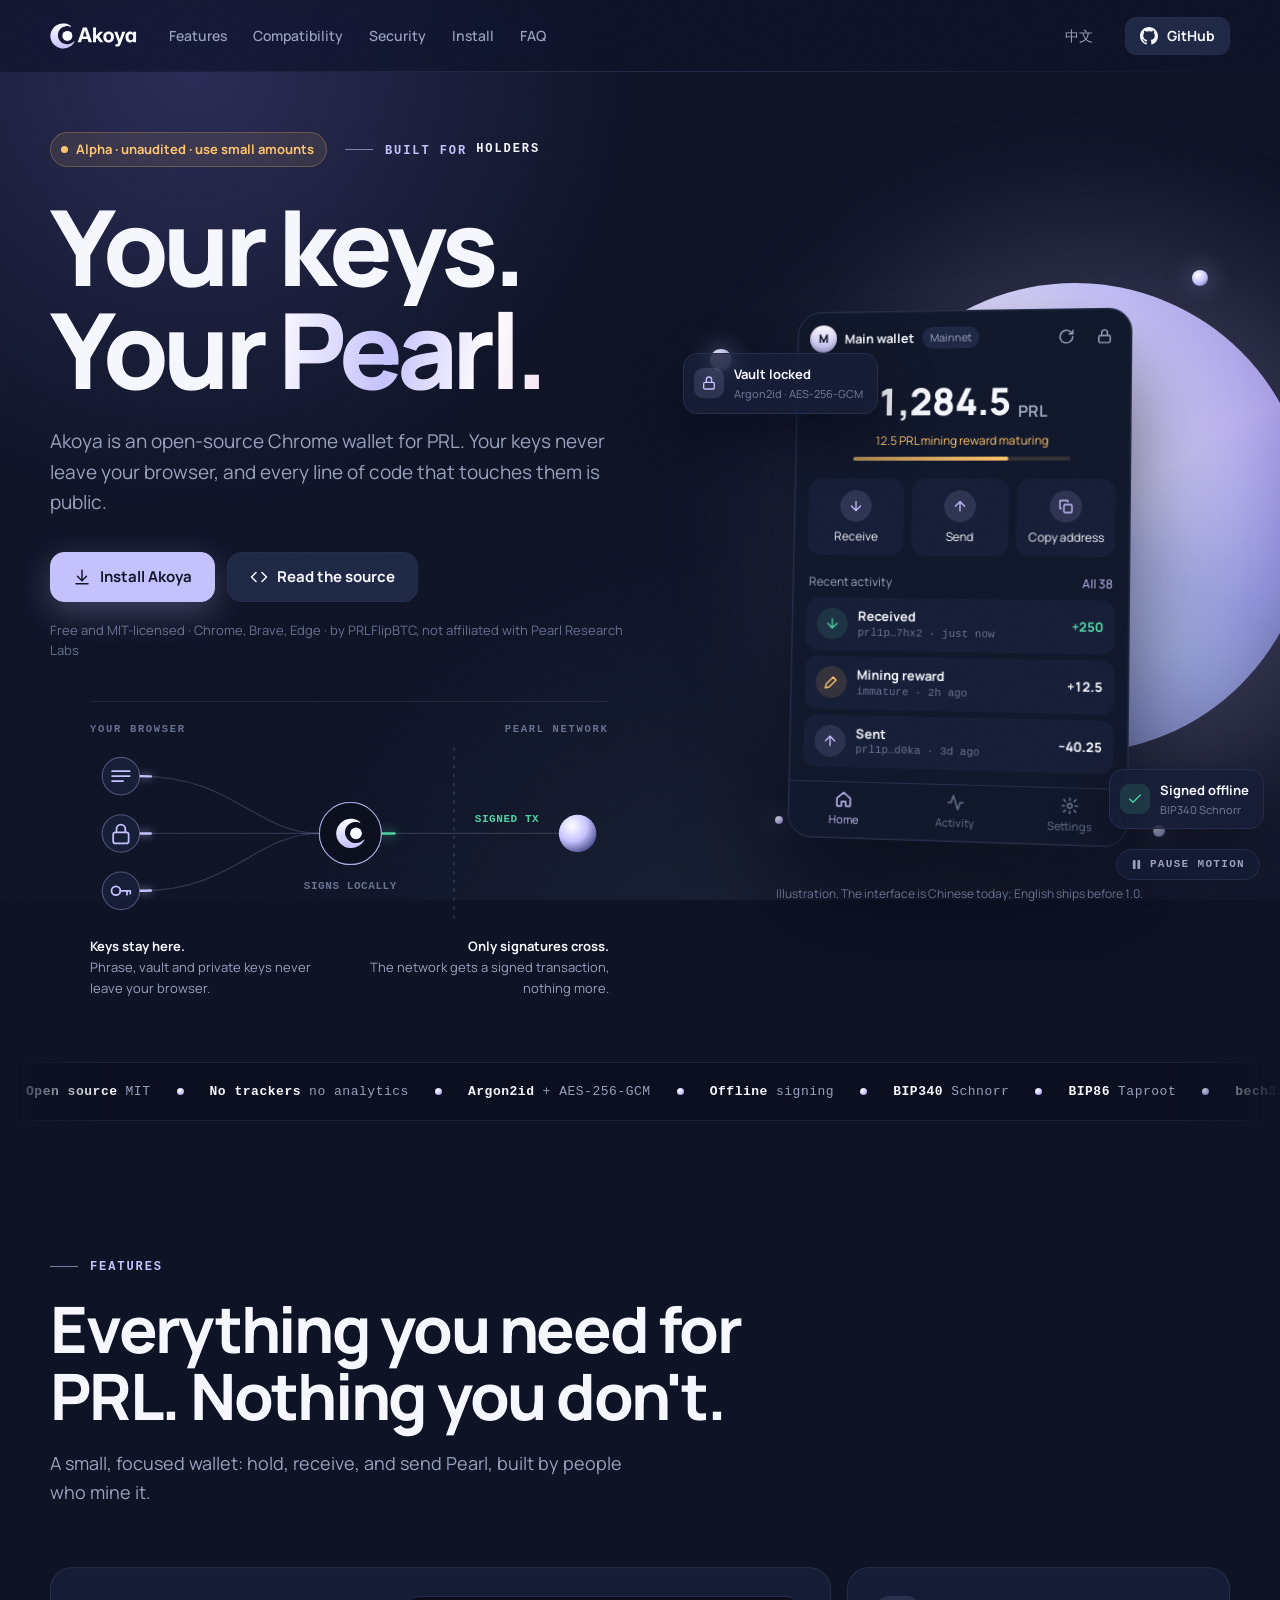
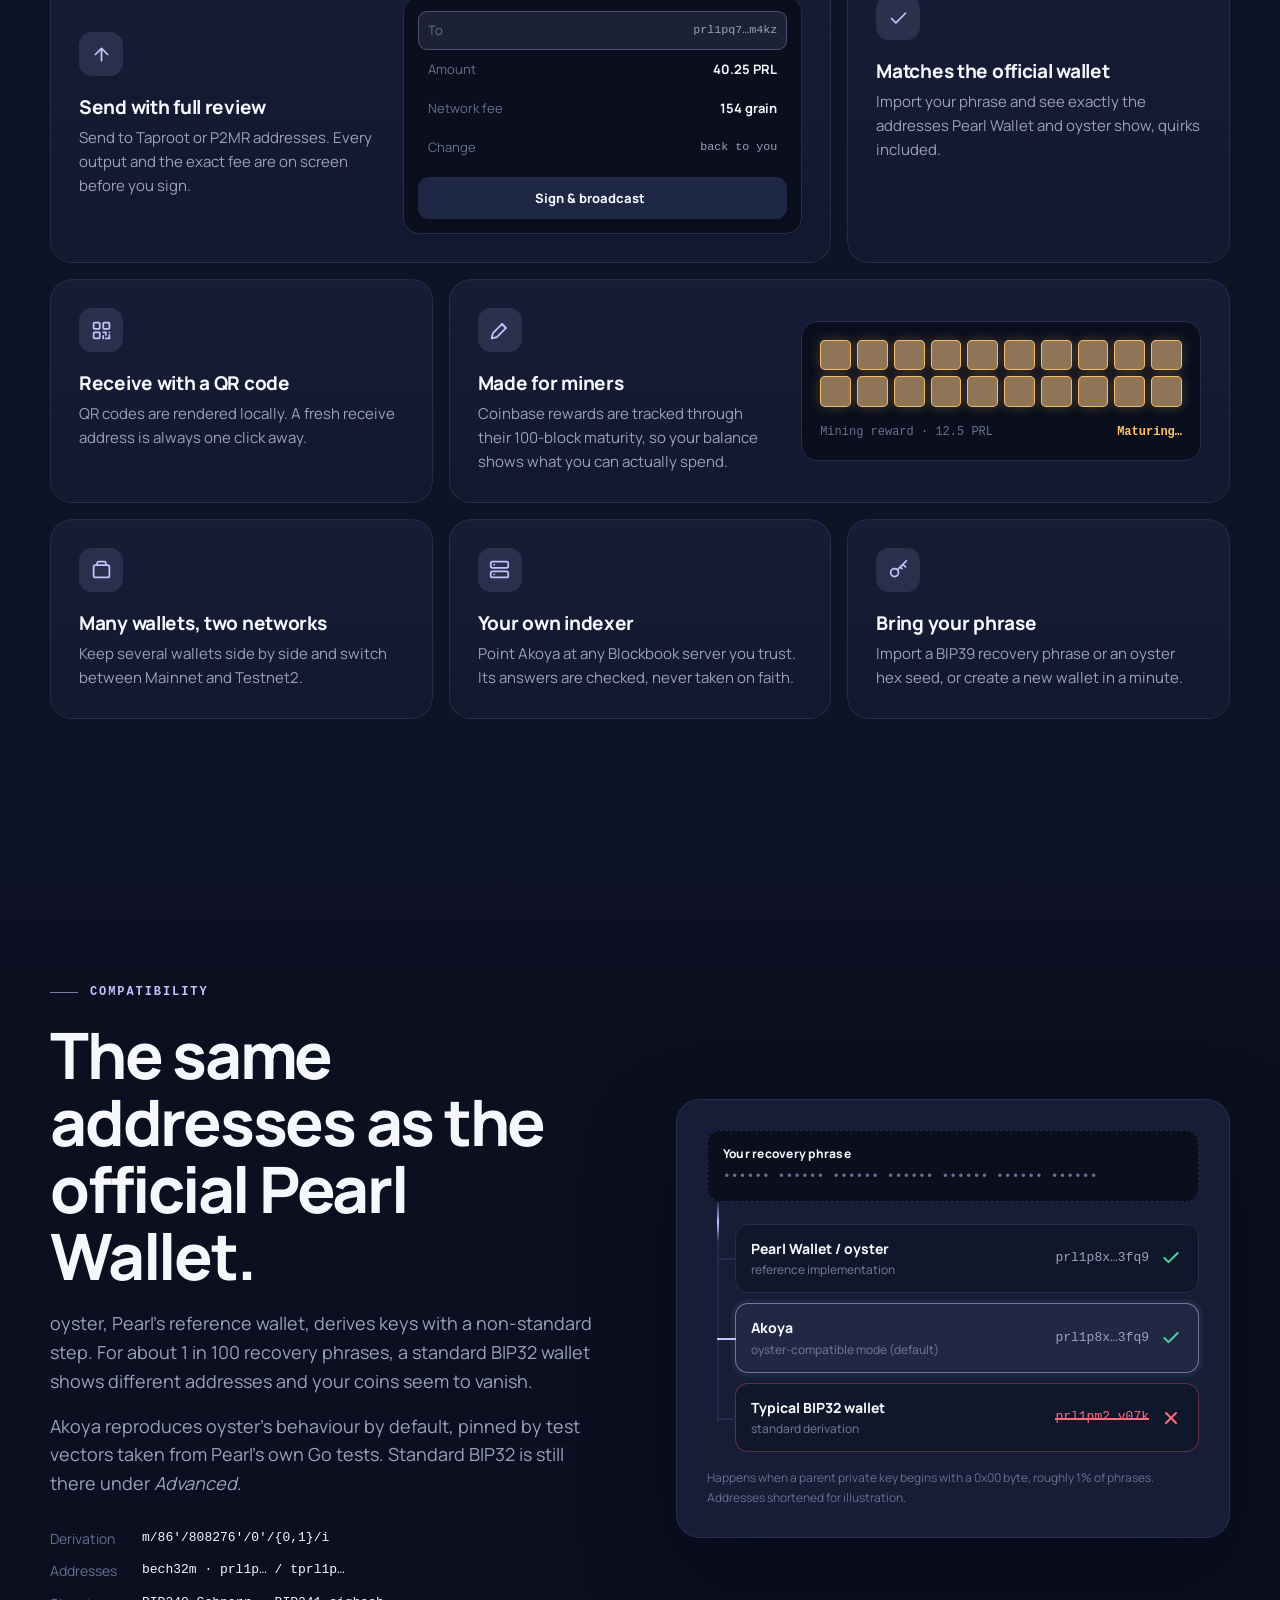
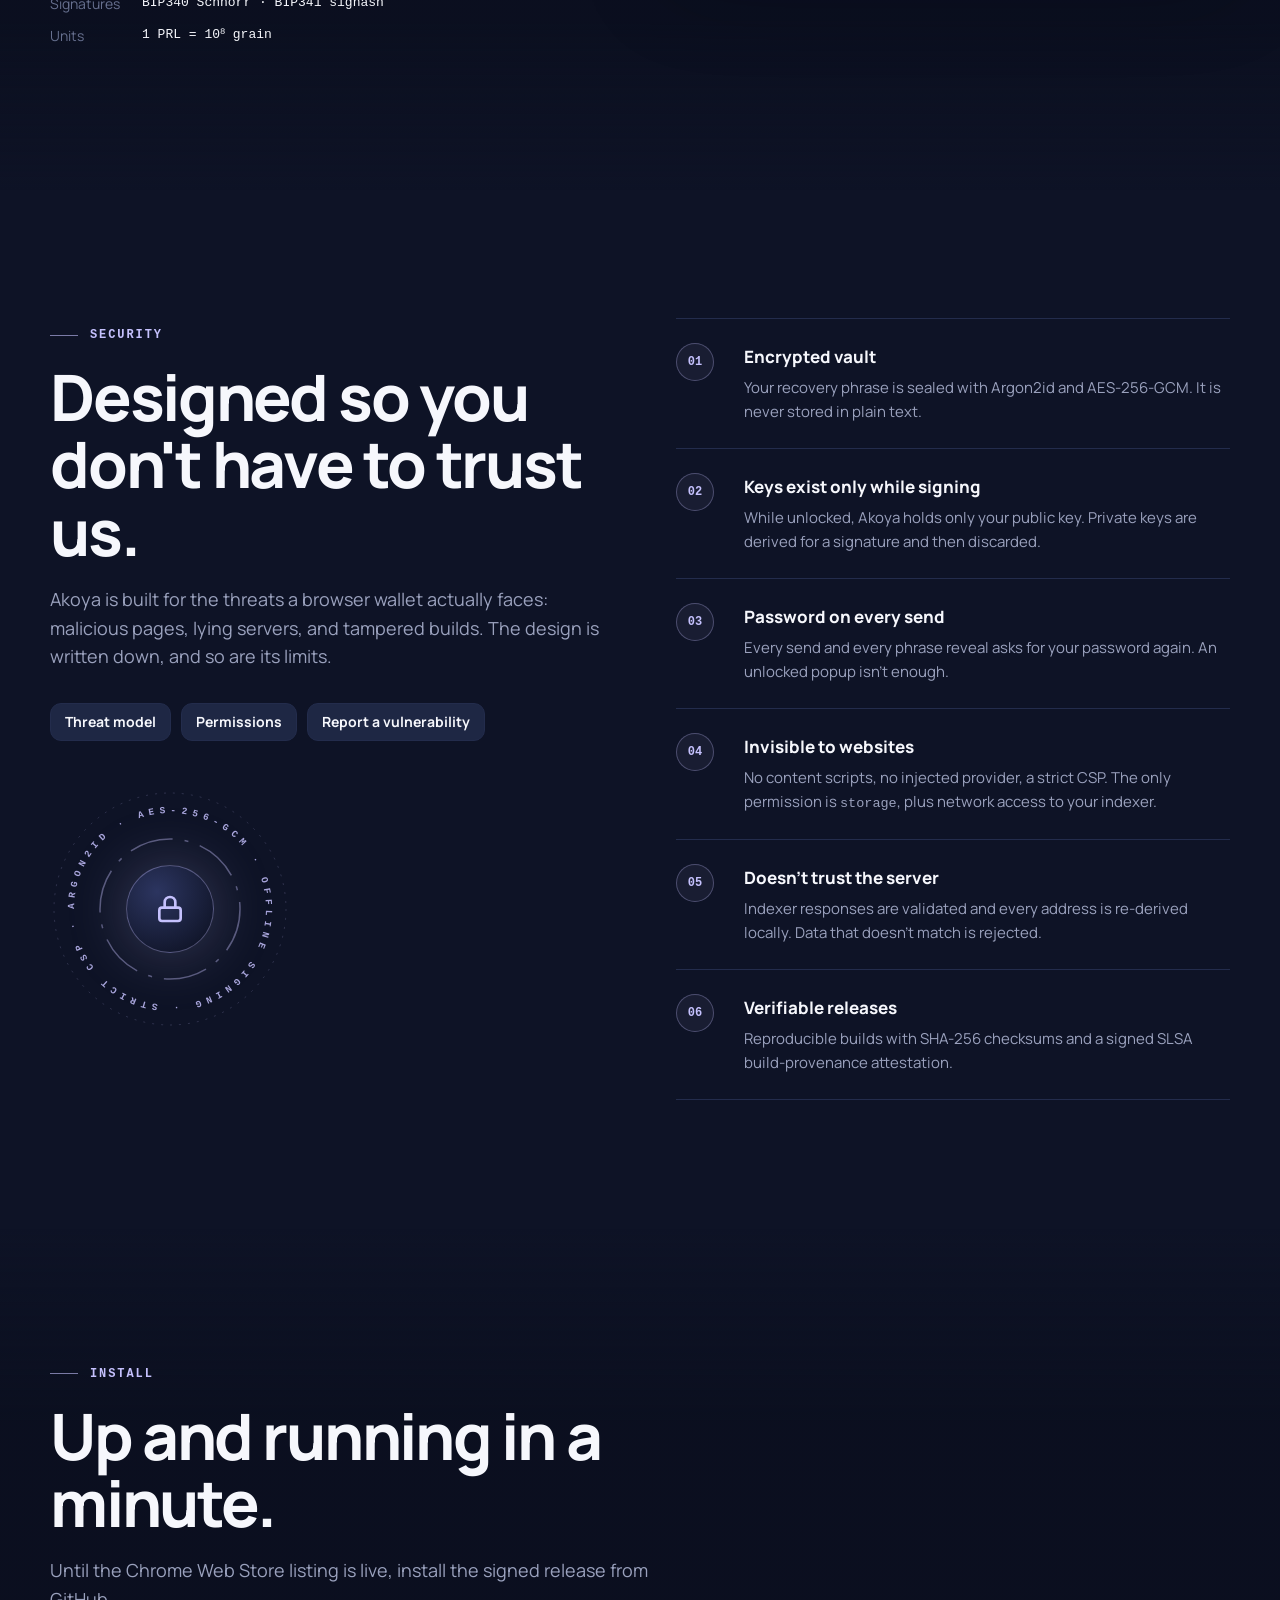
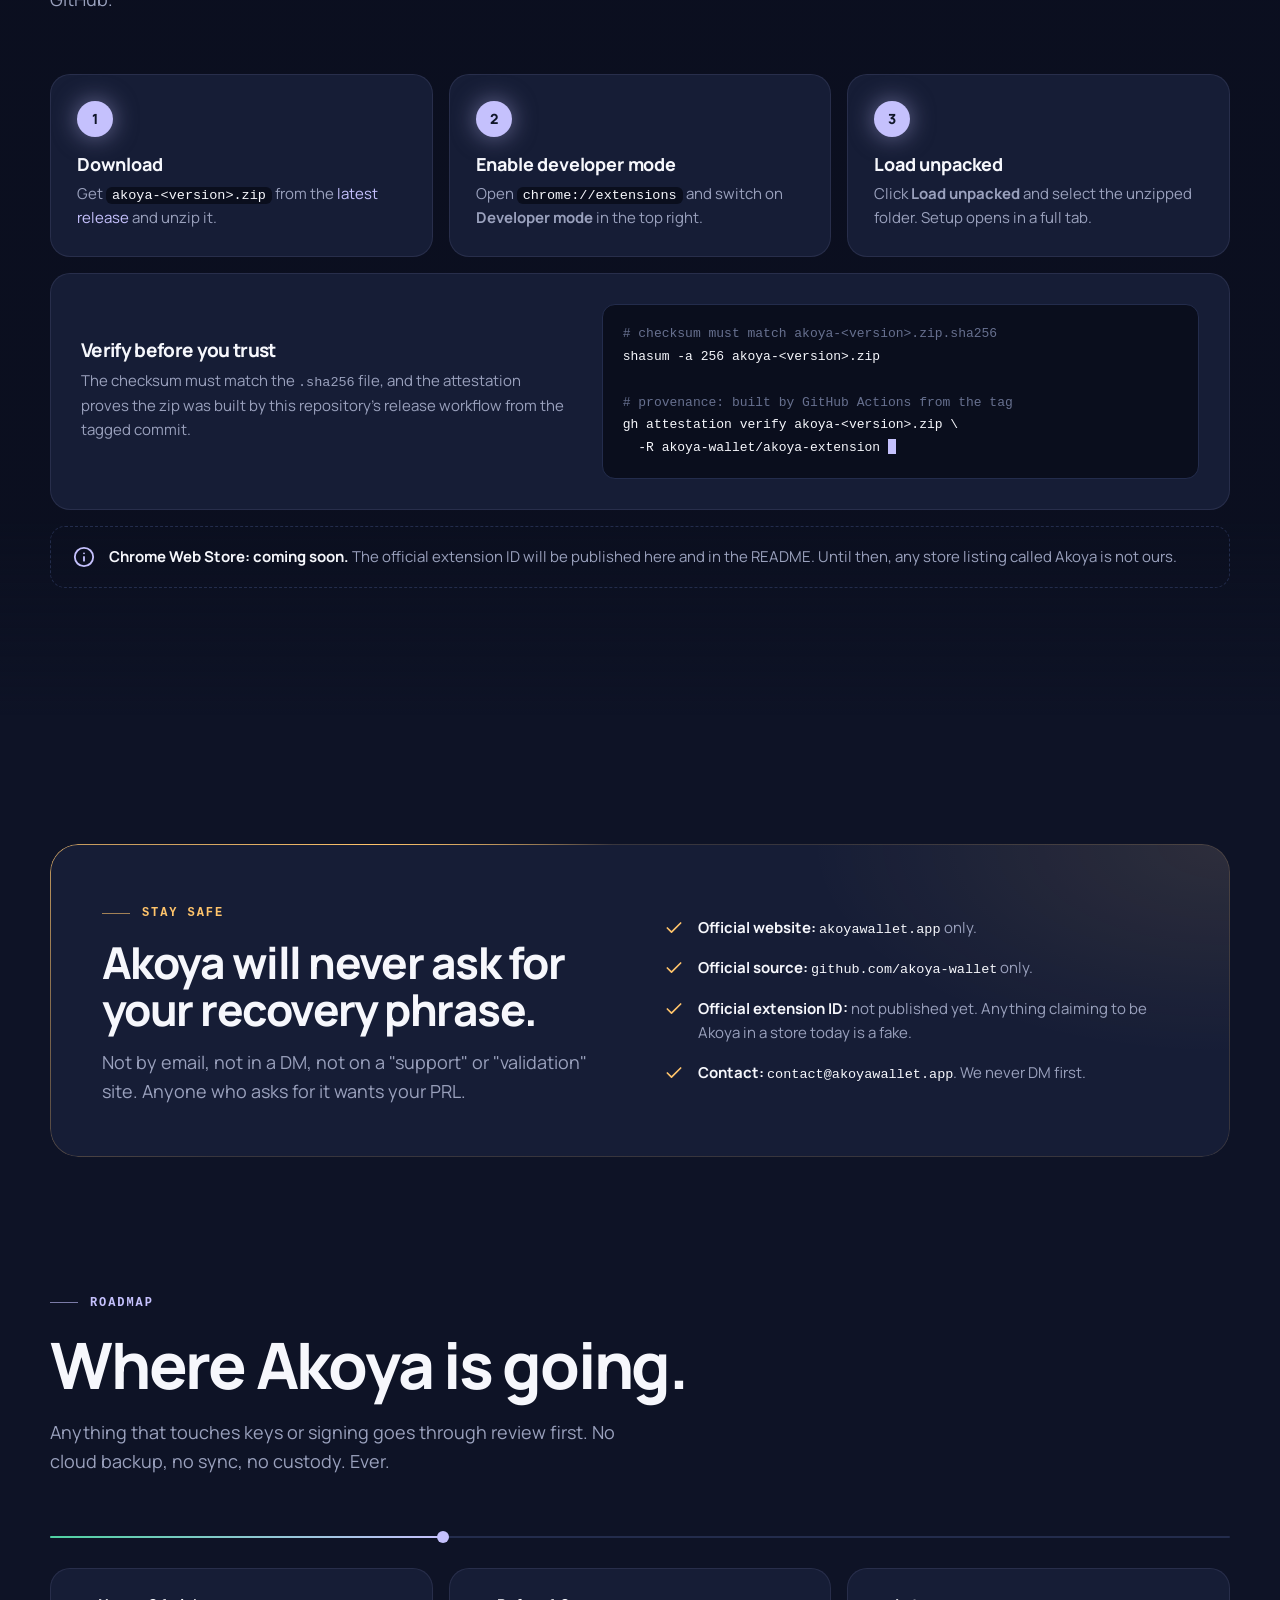
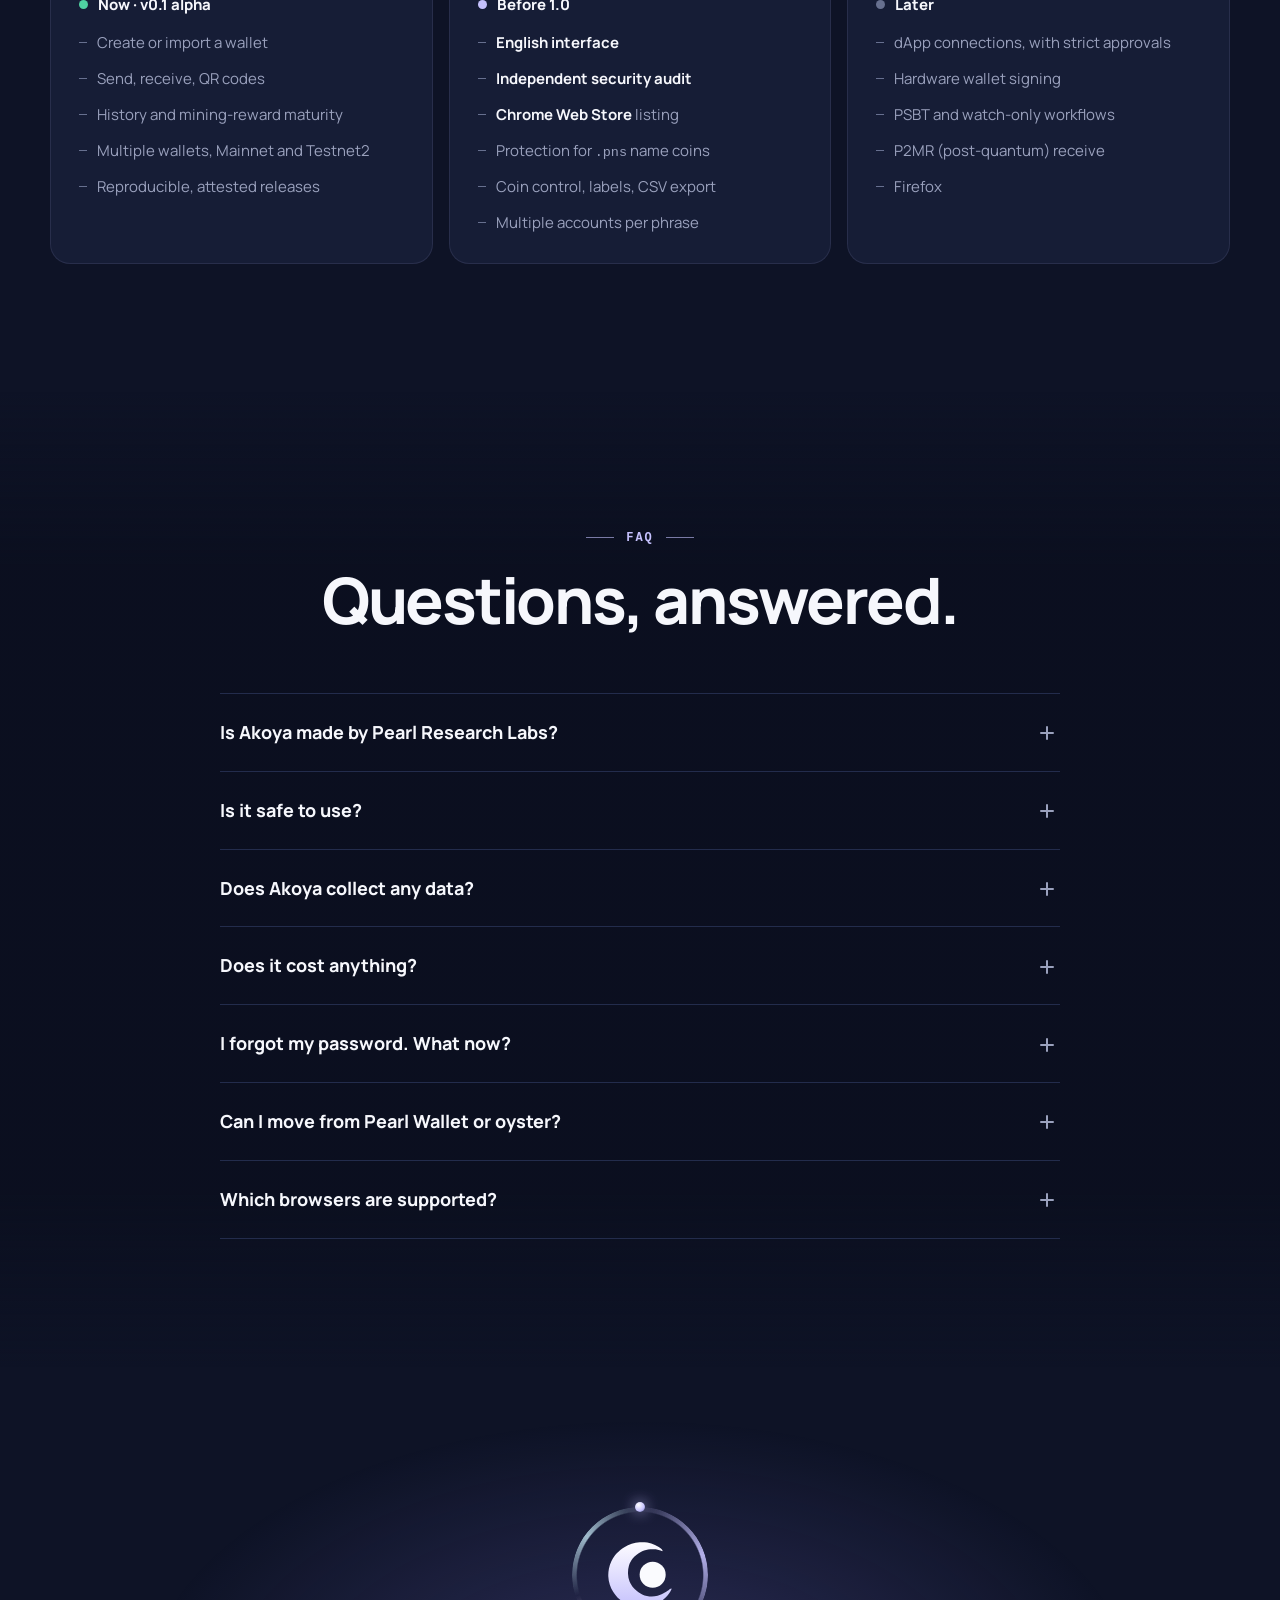
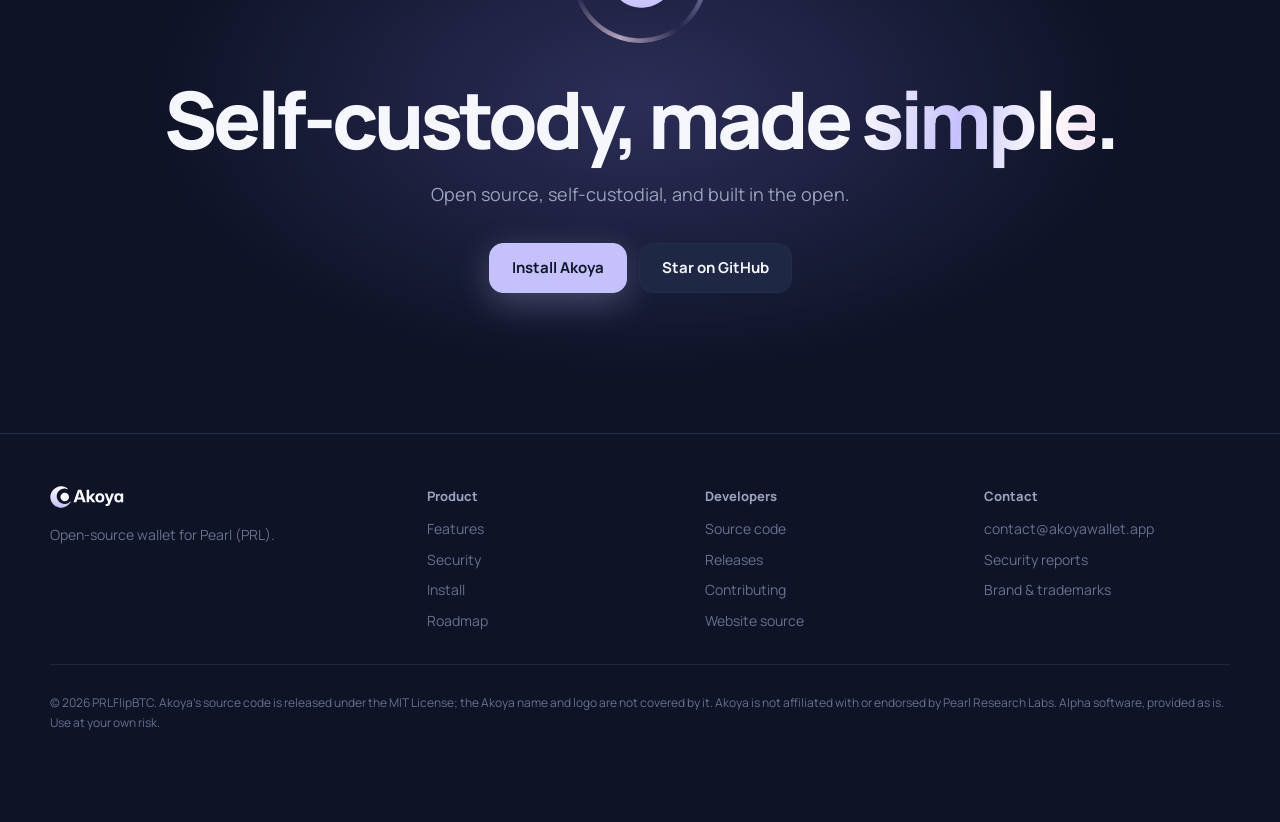
==== index.html @ 8a1d3011 "feat: animated redesign (pure CSS, still zero JavaScript) - Hero: "Your keys. Your Pearl." with sati" ====
<!doctype html>
<html lang="en">
<head>
  <meta charset="utf-8">
  <meta name="viewport" content="width=device-width, initial-scale=1">
  <meta http-equiv="Content-Security-Policy" content="default-src 'none'; img-src 'self'; style-src 'self'; font-src 'self'; base-uri 'none'; form-action 'none'">
  <meta name="referrer" content="strict-origin-when-cross-origin">
  <title>Akoya — open-source wallet for Pearl (PRL)</title>
  <meta name="description" content="Akoya is a self-custodial, open-source Chrome extension wallet for Pearl (PRL). Your keys stay in your browser, and every line that touches them is public.">
  <link rel="canonical" href="https://akoyawallet.app/">
  <link rel="alternate" hreflang="en" href="https://akoyawallet.app/">
  <link rel="alternate" hreflang="zh-Hans" href="https://akoyawallet.app/zh/">
  <link rel="alternate" hreflang="x-default" href="https://akoyawallet.app/">
  <meta name="theme-color" content="#0E1326">
  <link rel="icon" href="/favicon.svg" type="image/svg+xml">
  <link rel="icon" href="/assets/icon-32.png" type="image/png" sizes="32x32">
  <link rel="apple-touch-icon" href="/apple-touch-icon.png">
  <link rel="preload" href="/assets/fonts/manrope-latin.woff2" as="font" type="font/woff2" crossorigin>
  <meta property="og:type" content="website">
  <meta property="og:site_name" content="Akoya">
  <meta property="og:url" content="https://akoyawallet.app/">
  <meta property="og:title" content="Akoya — open-source wallet for Pearl (PRL)">
  <meta property="og:description" content="Your keys. Your Pearl. Open source, no trackers, same addresses as the official Pearl Wallet.">
  <meta property="og:image" content="https://akoyawallet.app/og.png">
  <meta property="og:image:width" content="1200">
  <meta property="og:image:height" content="630">
  <meta name="twitter:card" content="summary_large_image">
  <link rel="stylesheet" href="/assets/site.css">
</head>
<body>
<input type="checkbox" id="still" class="still-toggle" aria-label="Pause animations">
<a class="skip" href="#main">Skip to content</a>
<div class="ambient" aria-hidden="true"><i></i><i></i><i></i></div>

<header class="top">
  <div class="wrap">
    <a class="brand" href="/" aria-label="Akoya home"><img src="/assets/lockup.svg" alt="Akoya" width="88" height="26"></a>
    <nav class="nav" aria-label="Primary">
      <a href="#features">Features</a>
      <a href="#compatibility">Compatibility</a>
      <a href="#security">Security</a>
      <a href="#install">Install</a>
      <a href="#faq">FAQ</a>
    </nav>
    <span class="spacer"></span>
    <a class="lang" href="/zh/" hreflang="zh-Hans" lang="zh-Hans">中文</a>
    <a class="btn sm" href="https://github.com/akoya-wallet/akoya-extension" rel="noopener">
      <svg viewBox="0 0 16 16" fill="currentColor" aria-hidden="true"><path d="M8 0C3.58 0 0 3.58 0 8c0 3.54 2.29 6.53 5.47 7.59.4.07.55-.17.55-.38 0-.19-.01-.82-.01-1.49-2.01.37-2.53-.49-2.69-.94-.09-.23-.48-.94-.82-1.13-.28-.15-.68-.52-.01-.53.63-.01 1.08.58 1.23.82.72 1.21 1.87.87 2.33.66.07-.52.28-.87.51-1.07-1.78-.2-3.64-.89-3.64-3.95 0-.87.31-1.59.82-2.15-.08-.2-.36-1.02.08-2.12 0 0 .67-.21 2.2.82.64-.18 1.32-.27 2-.27.68 0 1.36.09 2 .27 1.53-1.04 2.2-.82 2.2-.82.44 1.1.16 1.92.08 2.12.51.56.82 1.27.82 2.15 0 3.07-1.87 3.75-3.65 3.95.29.25.54.73.54 1.48 0 1.07-.01 1.93-.01 2.2 0 .21.15.46.55.38A8.013 8.013 0 0016 8c0-4.42-3.58-8-8-8z"/></svg>
      <span>GitHub</span>
    </a>
  </div>
</header>

<main id="main">

<!-- ============================================================ hero -->
<section class="hero">
  <div class="wrap">
    <div>
      <div class="hero-top">
        <span class="badge"><span class="dot"></span>Alpha · unaudited · use small amounts</span>
        <span class="eyebrow"><span class="sr-only">Built for holders, miners and builders</span><span aria-hidden="true">Built for <span class="rotator"><span><span>holders</span><span>miners</span><span>builders</span><span>holders</span></span></span></span></span>
      </div>
      <h1 class="display"><span class="line intro"><span>Your keys.</span></span><span class="line intro"><span>Your <span class="satin">Pearl.</span></span></span></h1>
      <p class="lede">Akoya is an open-source Chrome wallet for PRL. Your keys never leave your browser, and every line of code that touches them is public.</p>
      <div class="cta">
        <a class="btn primary" href="#install"><svg viewBox="0 0 24 24" fill="none" stroke="currentColor" stroke-width="2" stroke-linecap="round" stroke-linejoin="round" aria-hidden="true"><path d="M12 3v12M6 11l6 6 6-6M4 21h16"/></svg>Install Akoya</a>
        <a class="btn" href="https://github.com/akoya-wallet/akoya-extension" rel="noopener"><svg viewBox="0 0 24 24" fill="none" stroke="currentColor" stroke-width="2" stroke-linecap="round" stroke-linejoin="round" aria-hidden="true"><path d="M16 18l6-6-6-6M8 6l-6 6 6 6"/></svg>Read the source</a>
      </div>
      <p class="fine">Free and MIT-licensed · Chrome, Brave, Edge · by PRLFlipBTC, not affiliated with Pearl Research Labs</p>

      <figure class="flow" role="img" aria-label="Diagram: your recovery phrase, encrypted vault and private key stay in your browser. Akoya signs locally, and only the signed transaction goes to the Pearl network.">
        <div class="flow-head" aria-hidden="true"><span>Your browser</span><span>Pearl network</span></div>
        <svg viewBox="0 0 470 168" aria-hidden="true">
          <defs><radialGradient id="pearl-grad" cx="0.35" cy="0.3" r="0.75"><stop offset="0" stop-color="#ffffff"/><stop offset="0.55" stop-color="#c5c1fd"/><stop offset="1" stop-color="#4b4f8f"/></radialGradient></defs>
          <path class="wire" d="M45 30 C130 30 150 82 208 82"/>
          <path class="wire" d="M45 82 L208 82"/>
          <path class="wire" d="M45 134 C130 134 150 82 208 82"/>
          <path class="wire" d="M264 82 L425 82"/>
          <path class="beam" d="M45 30 C130 30 150 82 208 82"/>
          <path class="beam b2" d="M45 82 L208 82"/>
          <path class="beam b3" d="M45 134 C130 134 150 82 208 82"/>
          <path class="beam out" d="M264 82 L425 82"/>
          <line class="wall" x1="330" y1="4" x2="330" y2="160"/>
          <circle class="node" cx="28" cy="30" r="17"/>
          <path class="glyph" d="M20 25.5h16M20 30h16M20 34.5h10"/>
          <circle class="node" cx="28" cy="82" r="17"/>
          <rect class="glyph" x="21" y="81" width="14" height="10" rx="2"/><path class="glyph" d="M24 81v-3a4 4 0 0 1 8 0v3"/>
          <circle class="node" cx="28" cy="134" r="17"/>
          <circle class="glyph" cx="23.5" cy="134" r="4"/><path class="glyph" d="M27.5 134h9M33.5 134v3.5M36.5 134v2.5"/>
          <circle class="hub-ring" cx="236" cy="82" r="28"/>
          <circle class="hub" cx="236" cy="82" r="28"/>
          <image href="/assets/mark.svg" x="219" y="65" width="34" height="34"/>
          <circle cx="442" cy="82" r="17" fill="url(#pearl-grad)"/>
          <text x="236" y="132" text-anchor="middle">SIGNS LOCALLY</text>
          <text class="out" x="378" y="72" text-anchor="middle">SIGNED TX</text>
        </svg>
        <figcaption class="flow-foot"><p><b>Keys stay here.</b>Phrase, vault and private keys never leave your browser.</p><p><b>Only signatures cross.</b>The network gets a signed transaction, nothing more.</p></figcaption>
      </figure>
    </div>

    <div class="stage" aria-hidden="true">
      <div class="orb"></div>
      <span class="mini m1"></span><span class="mini m2"></span><span class="mini m3"></span><span class="mini m4"></span>
      <div class="chip c1"><span class="ci"><svg viewBox="0 0 24 24" fill="none" stroke="currentColor" stroke-width="2" stroke-linecap="round" stroke-linejoin="round" aria-hidden="true"><rect x="4" y="11" width="16" height="10" rx="2"/><path d="M8 11V7a4 4 0 0 1 8 0v4"/></svg></span><span>Vault locked<small>Argon2id · AES-256-GCM</small></span></div>
      <div class="chip c2"><span class="ci g"><svg viewBox="0 0 24 24" fill="none" stroke="currentColor" stroke-width="2" stroke-linecap="round" stroke-linejoin="round" aria-hidden="true"><path d="M20 6L9 17l-5-5"/></svg></span><span>Signed offline<small>BIP340 Schnorr</small></span></div>
      <div class="device">
        <div class="popup">
          <div class="bar">
            <span class="acct"><span class="avatar">M</span>Main wallet</span>
            <span class="pill">Mainnet</span>
            <span class="grow"></span>
            <span class="ib spin"><svg viewBox="0 0 24 24" fill="none" stroke="currentColor" stroke-width="2" stroke-linecap="round" stroke-linejoin="round" aria-hidden="true"><path d="M21 12a9 9 0 1 1-2.64-6.36L21 8M21 3v5h-5"/></svg></span>
            <span class="ib"><svg viewBox="0 0 24 24" fill="none" stroke="currentColor" stroke-width="2" stroke-linecap="round" stroke-linejoin="round" aria-hidden="true"><rect x="4" y="11" width="16" height="10" rx="2"/><path d="M8 11V7a4 4 0 0 1 8 0v4"/></svg></span>
          </div>
          <div class="balance">
            <div class="amount"><span class="odo n1 o1"><span><span>0</span><span>1</span><span>2</span><span>3</span><span>4</span><span>5</span><span>6</span><span>7</span><span>8</span><span>9</span></span></span>,<span class="odo n2 o2"><span><span>0</span><span>1</span><span>2</span><span>3</span><span>4</span><span>5</span><span>6</span><span>7</span><span>8</span><span>9</span></span></span><span class="odo n8 o3"><span><span>0</span><span>1</span><span>2</span><span>3</span><span>4</span><span>5</span><span>6</span><span>7</span><span>8</span><span>9</span></span></span><span class="odo n4 o4"><span><span>0</span><span>1</span><span>2</span><span>3</span><span>4</span><span>5</span><span>6</span><span>7</span><span>8</span><span>9</span></span></span>.<span class="odo n5 o5"><span><span>0</span><span>1</span><span>2</span><span>3</span><span>4</span><span>5</span><span>6</span><span>7</span><span>8</span><span>9</span></span></span><span class="unit">PRL</span></div>
            <div class="sub">12.5 PRL mining reward maturing<div class="mature"><i></i></div></div>
          </div>
          <div class="actions">
            <span class="action"><span class="ic"><svg viewBox="0 0 24 24" fill="none" stroke="currentColor" stroke-width="2" stroke-linecap="round" stroke-linejoin="round" aria-hidden="true"><path d="M12 5v14M5 12l7 7 7-7"/></svg></span>Receive</span>
            <span class="action"><span class="ic"><svg viewBox="0 0 24 24" fill="none" stroke="currentColor" stroke-width="2" stroke-linecap="round" stroke-linejoin="round" aria-hidden="true"><path d="M12 19V5M5 12l7-7 7 7"/></svg></span>Send</span>
            <span class="action"><span class="ic"><svg viewBox="0 0 24 24" fill="none" stroke="currentColor" stroke-width="2" stroke-linecap="round" stroke-linejoin="round" aria-hidden="true"><rect x="9" y="9" width="12" height="12" rx="2"/><path d="M5 15H4a1 1 0 0 1-1-1V4a1 1 0 0 1 1-1h10a1 1 0 0 1 1 1v1"/></svg></span>Copy address</span>
          </div>
          <div class="sect"><span>Recent activity</span><span>All 38</span></div>
          <div class="list">
            <div class="item fresh">
              <span class="tx in"><svg viewBox="0 0 24 24" fill="none" stroke="currentColor" stroke-width="2" stroke-linecap="round" stroke-linejoin="round" aria-hidden="true"><path d="M12 5v14M5 12l7 7 7-7"/></svg></span>
              <div class="grow"><div class="t">Received</div><div class="m">prl1p…7hx2 · just now</div></div>
              <div class="v in">+250</div>
            </div>
            <div class="item">
              <span class="tx mine"><svg viewBox="0 0 24 24" fill="none" stroke="currentColor" stroke-width="2" stroke-linecap="round" stroke-linejoin="round" aria-hidden="true"><path d="M14.5 4.5l5 5M3 21l6-1.5L19.5 9 15 4.5 4.5 15z"/></svg></span>
              <div class="grow"><div class="t">Mining reward</div><div class="m">immature · 2h ago</div></div>
              <div class="v">+12.5</div>
            </div>
            <div class="item">
              <span class="tx out"><svg viewBox="0 0 24 24" fill="none" stroke="currentColor" stroke-width="2" stroke-linecap="round" stroke-linejoin="round" aria-hidden="true"><path d="M12 19V5M5 12l7-7 7 7"/></svg></span>
              <div class="grow"><div class="t">Sent</div><div class="m">prl1p…d0ka · 3d ago</div></div>
              <div class="v">−40.25</div>
            </div>
          </div>
          <div class="tabs">
            <span class="on"><svg viewBox="0 0 24 24" fill="none" stroke="currentColor" stroke-width="2" stroke-linecap="round" stroke-linejoin="round" aria-hidden="true"><path d="M3 10.5L12 3l9 7.5V20a1 1 0 0 1-1 1h-5v-6H9v6H4a1 1 0 0 1-1-1z"/></svg>Home</span>
            <span><svg viewBox="0 0 24 24" fill="none" stroke="currentColor" stroke-width="2" stroke-linecap="round" stroke-linejoin="round" aria-hidden="true"><path d="M22 12h-4l-3 9L9 3l-3 9H2"/></svg>Activity</span>
            <span><svg viewBox="0 0 24 24" fill="none" stroke="currentColor" stroke-width="2" stroke-linecap="round" stroke-linejoin="round" aria-hidden="true"><circle cx="12" cy="12" r="3"/><path d="M12 2v3M12 19v3M4.2 4.2l2.1 2.1M17.7 17.7l2.1 2.1M2 12h3M19 12h3M4.2 19.8l2.1-2.1M17.7 6.3l2.1-2.1"/></svg>Settings</span>
          </div>
        </div>
      </div>
      <p class="caption">Illustration. The interface is Chinese today; English ships before 1.0.</p>
    </div>
  </div>
</section>

<!-- ============================================================ marquee -->
<div class="marquee">
  <div class="marquee-track">
    <ul><li><b>Open source</b> MIT</li><li><b>No trackers</b> no analytics</li><li><b>Argon2id</b> + AES-256-GCM</li><li><b>Offline</b> signing</li><li><b>BIP340</b> Schnorr</li><li><b>BIP86</b> Taproot</li><li><b>bech32m</b> prl1p…</li><li><b>oyster</b>-compatible</li><li><b>No</b> content scripts</li><li><b>Strict</b> CSP</li><li><b>Reproducible</b> builds</li><li><b>SLSA</b> provenance</li></ul>
    <ul aria-hidden="true"><li><b>Open source</b> MIT</li><li><b>No trackers</b> no analytics</li><li><b>Argon2id</b> + AES-256-GCM</li><li><b>Offline</b> signing</li><li><b>BIP340</b> Schnorr</li><li><b>BIP86</b> Taproot</li><li><b>bech32m</b> prl1p…</li><li><b>oyster</b>-compatible</li><li><b>No</b> content scripts</li><li><b>Strict</b> CSP</li><li><b>Reproducible</b> builds</li><li><b>SLSA</b> provenance</li></ul>
  </div>
</div>

<!-- ============================================================ features -->
<section class="block" id="features">
  <div class="wrap">
    <div class="head reveal">
      <span class="eyebrow">Features</span>
      <h2>Everything you need for PRL. Nothing you don't.</h2>
      <p class="lede">A small, focused wallet: hold, receive, and send Pearl, built by people who mine it.</p>
    </div>
    <div class="bento">
      <article class="card wide reveal">
        <div>
          <div class="ic"><svg viewBox="0 0 24 24" fill="none" stroke="currentColor" stroke-width="2" stroke-linecap="round" stroke-linejoin="round" aria-hidden="true"><path d="M12 19V5M5 12l7-7 7 7"/></svg></div>
          <h3>Send with full review</h3>
          <p>Send to Taproot or P2MR addresses. Every output and the exact fee are on screen before you sign.</p>
        </div>
        <div class="review" aria-hidden="true">
          <span class="scan"></span>
          <div class="rv"><span>To</span><code>prl1pq7…m4kz</code></div>
          <div class="rv"><span>Amount</span><b>40.25 PRL</b></div>
          <div class="rv"><span>Network fee</span><b>154 grain</b></div>
          <div class="rv"><span>Change</span><code>back to you</code></div>
          <div class="sign"><span>Sign &amp; broadcast<svg viewBox="0 0 24 24" fill="none" stroke="currentColor" stroke-width="2" stroke-linecap="round" stroke-linejoin="round" aria-hidden="true"><path d="M20 6L9 17l-5-5"/></svg></span></div>
        </div>
      </article>
      <article class="card reveal d1">
        <div class="ic"><svg viewBox="0 0 24 24" fill="none" stroke="currentColor" stroke-width="2" stroke-linecap="round" stroke-linejoin="round" aria-hidden="true"><path d="M20 6L9 17l-5-5"/></svg></div>
        <h3>Matches the official wallet</h3>
        <p>Import your phrase and see exactly the addresses Pearl Wallet and oyster show, quirks included.</p>
      </article>
      <article class="card reveal">
        <div class="ic"><svg viewBox="0 0 24 24" fill="none" stroke="currentColor" stroke-width="2" stroke-linecap="round" stroke-linejoin="round" aria-hidden="true"><rect x="3" y="3" width="7" height="7" rx="1"/><rect x="14" y="3" width="7" height="7" rx="1"/><rect x="3" y="14" width="7" height="7" rx="1"/><path d="M14 14h3v3M21 14v.01M17 21h4v-4M14 21v-3"/></svg></div>
        <h3>Receive with a QR code</h3>
        <p>QR codes are rendered locally. A fresh receive address is always one click away.</p>
      </article>
      <article class="card wide reveal d1">
        <div>
          <div class="ic"><svg viewBox="0 0 24 24" fill="none" stroke="currentColor" stroke-width="2" stroke-linecap="round" stroke-linejoin="round" aria-hidden="true"><path d="M14.5 4.5l5 5M3 21l6-1.5L19.5 9 15 4.5 4.5 15z"/></svg></div>
          <h3>Made for miners</h3>
          <p>Coinbase rewards are tracked through their 100-block maturity, so your balance shows what you can actually spend.</p>
        </div>
        <div class="mature-box" aria-hidden="true">
          <div class="blocks"><div><i></i><i></i><i></i><i></i><i></i><i></i><i></i><i></i><i></i><i></i><i></i><i></i><i></i><i></i><i></i><i></i><i></i><i></i><i></i><i></i></div><div class="on"><i></i><i></i><i></i><i></i><i></i><i></i><i></i><i></i><i></i><i></i><i></i><i></i><i></i><i></i><i></i><i></i><i></i><i></i><i></i><i></i></div></div>
          <div class="status"><span>Mining reward · 12.5 PRL</span><span class="flip"><span><span class="a">Maturing…</span><span class="b">Spendable</span></span></span></div>
        </div>
      </article>
      <article class="card reveal">
        <div class="ic"><svg viewBox="0 0 24 24" fill="none" stroke="currentColor" stroke-width="2" stroke-linecap="round" stroke-linejoin="round" aria-hidden="true"><rect x="3" y="7" width="18" height="14" rx="2"/><path d="M7 7V5a2 2 0 0 1 2-2h6a2 2 0 0 1 2 2v2"/></svg></div>
        <h3>Many wallets, two networks</h3>
        <p>Keep several wallets side by side and switch between Mainnet and Testnet2.</p>
      </article>
      <article class="card reveal d1">
        <div class="ic"><svg viewBox="0 0 24 24" fill="none" stroke="currentColor" stroke-width="2" stroke-linecap="round" stroke-linejoin="round" aria-hidden="true"><rect x="2" y="3" width="20" height="7" rx="2"/><rect x="2" y="14" width="20" height="7" rx="2"/><path d="M6 6.5h.01M6 17.5h.01"/></svg></div>
        <h3>Your own indexer</h3>
        <p>Point Akoya at any Blockbook server you trust. Its answers are checked, never taken on faith.</p>
      </article>
      <article class="card reveal d2">
        <div class="ic"><svg viewBox="0 0 24 24" fill="none" stroke="currentColor" stroke-width="2" stroke-linecap="round" stroke-linejoin="round" aria-hidden="true"><circle cx="7.5" cy="15.5" r="4.5"/><path d="M10.7 12.3L21 2M17 6l3 3M14 9l2 2"/></svg></div>
        <h3>Bring your phrase</h3>
        <p>Import a BIP39 recovery phrase or an oyster hex seed, or create a new wallet in a minute.</p>
      </article>
    </div>
  </div>
</section>

<!-- ============================================================ compatibility -->
<section class="block tint" id="compatibility">
  <div class="wrap split">
    <div class="head reveal">
      <span class="eyebrow">Compatibility</span>
      <h2>The same addresses as the official Pearl Wallet.</h2>
      <p class="lede">oyster, Pearl's reference wallet, derives keys with a non-standard step. For about 1 in 100 recovery phrases, a standard BIP32 wallet shows different addresses and your coins seem to vanish.</p>
      <p class="lede">Akoya reproduces oyster's behaviour by default, pinned by test vectors taken from Pearl's own Go tests. Standard BIP32 is still there under <em>Advanced</em>.</p>
      <dl class="specs">
        <dt>Derivation</dt><dd>m/86'/808276'/0'/{0,1}/i</dd>
        <dt>Addresses</dt><dd>bech32m · prl1p… / tprl1p…</dd>
        <dt>Signatures</dt><dd>BIP340 Schnorr · BIP341 sighash</dd>
        <dt>Units</dt><dd>1 PRL = 10⁸ grain</dd>
      </dl>
    </div>
    <div class="diagram reveal d1" role="img" aria-label="The same recovery phrase gives identical addresses in oyster and Akoya, but a different address in a standard BIP32 wallet for about 1% of phrases.">
      <div class="phrase"><b>Your recovery phrase</b><span class="dots">•••••• •••••• •••••• •••••• •••••• •••••• ••••••</span></div>
      <div class="rows">
        <div class="row ok"><span class="who">Pearl Wallet / oyster<small>reference implementation</small></span><code>prl1p8x…3fq9</code><svg viewBox="0 0 24 24" fill="none" stroke="currentColor" stroke-width="2.4" stroke-linecap="round" stroke-linejoin="round"><path d="M20 6L9 17l-5-5"/></svg></div>
        <div class="row ok akoya"><span class="who">Akoya<small>oyster-compatible mode (default)</small></span><code>prl1p8x…3fq9</code><svg viewBox="0 0 24 24" fill="none" stroke="currentColor" stroke-width="2.4" stroke-linecap="round" stroke-linejoin="round"><path d="M20 6L9 17l-5-5"/></svg></div>
        <div class="row bad"><span class="who">Typical BIP32 wallet<small>standard derivation</small></span><code>prl1pm2…v07k</code><svg viewBox="0 0 24 24" fill="none" stroke="currentColor" stroke-width="2.4" stroke-linecap="round" stroke-linejoin="round"><path d="M18 6L6 18M6 6l12 12"/></svg></div>
      </div>
      <p class="note">Happens when a parent private key begins with a 0x00 byte, roughly 1% of phrases. Addresses shortened for illustration.</p>
    </div>
  </div>
</section>

<!-- ============================================================ security -->
<section class="block" id="security">
  <div class="wrap split">
    <div class="head">
      <span class="eyebrow">Security</span>
      <h2>Designed so you don't have to trust us.</h2>
      <p class="lede">Akoya is built for the threats a browser wallet actually faces: malicious pages, lying servers, and tampered builds. The design is written down, and so are its limits.</p>
      <div class="links">
        <a class="btn sm" href="https://github.com/akoya-wallet/akoya-extension/blob/main/THREAT_MODEL.md" rel="noopener">Threat model</a>
        <a class="btn sm" href="https://github.com/akoya-wallet/akoya-extension/blob/main/PERMISSIONS.md" rel="noopener">Permissions</a>
        <a class="btn sm" href="https://github.com/akoya-wallet/akoya-extension/blob/main/SECURITY.md" rel="noopener">Report a vulnerability</a>
      </div>
      <div class="vault" aria-hidden="true">
        <svg viewBox="0 0 240 240">
          <defs><path id="ring" d="M120 120m-96 0a96 96 0 1 1 192 0a96 96 0 1 1-192 0"/></defs>
          <g class="r3"><circle cx="120" cy="120" r="116" fill="none" stroke="rgba(197,193,253,.18)" stroke-dasharray="2 7"/></g>
          <g class="r1"><text><textPath href="#ring" textLength="590" lengthAdjust="spacing">ARGON2ID · AES-256-GCM · OFFLINE SIGNING · STRICT CSP ·</textPath></text></g>
          <g class="r2"><circle cx="120" cy="120" r="70" fill="none" stroke="rgba(197,193,253,.4)" stroke-width="1.5" stroke-dasharray="44 12 4 12"/></g>
        </svg>
        <div class="core"><svg viewBox="0 0 24 24" fill="none" stroke="currentColor" stroke-width="2" stroke-linecap="round" stroke-linejoin="round" aria-hidden="true"><rect x="4" y="11" width="16" height="10" rx="2"/><path d="M8 11V7a4 4 0 0 1 8 0v4"/></svg></div>
      </div>
    </div>
    <ol class="sec-list">
      <li><b>Encrypted vault</b><span>Your recovery phrase is sealed with Argon2id and AES-256-GCM. It is never stored in plain text.</span></li>
      <li><b>Keys exist only while signing</b><span>While unlocked, Akoya holds only your public key. Private keys are derived for a signature and then discarded.</span></li>
      <li><b>Password on every send</b><span>Every send and every phrase reveal asks for your password again. An unlocked popup isn't enough.</span></li>
      <li><b>Invisible to websites</b><span>No content scripts, no injected provider, a strict CSP. The only permission is <code>storage</code>, plus network access to your indexer.</span></li>
      <li><b>Doesn't trust the server</b><span>Indexer responses are validated and every address is re-derived locally. Data that doesn't match is rejected.</span></li>
      <li><b>Verifiable releases</b><span>Reproducible builds with SHA-256 checksums and a signed SLSA build-provenance attestation.</span></li>
    </ol>
  </div>
</section>

<!-- ============================================================ install -->
<section class="block tint" id="install">
  <div class="wrap">
    <div class="head reveal">
      <span class="eyebrow">Install</span>
      <h2>Up and running in a minute.</h2>
      <p class="lede">Until the Chrome Web Store listing is live, install the signed release from GitHub.</p>
    </div>
    <div class="steps-wrap">
      <ol class="steps">
        <li class="reveal"><h3>Download</h3><p>Get <code>akoya-&lt;version&gt;.zip</code> from the <a href="https://github.com/akoya-wallet/akoya-extension/releases" rel="noopener">latest release</a> and unzip it.</p></li>
        <li class="reveal d1"><h3>Enable developer mode</h3><p>Open <code>chrome://extensions</code> and switch on <b>Developer mode</b> in the top right.</p></li>
        <li class="reveal d2"><h3>Load unpacked</h3><p>Click <b>Load unpacked</b> and select the unzipped folder. Setup opens in a full tab.</p></li>
      </ol>
    </div>
    <div class="verify reveal">
      <div>
        <h3>Verify before you trust</h3>
        <p>The checksum must match the <code>.sha256</code> file, and the attestation proves the zip was built by this repository's release workflow from the tagged commit.</p>
      </div>
<pre><span class="c"># checksum must match akoya-&lt;version&gt;.zip.sha256</span>
shasum -a 256 akoya-&lt;version&gt;.zip

<span class="c"># provenance: built by GitHub Actions from the tag</span>
gh attestation verify akoya-&lt;version&gt;.zip \
  -R akoya-wallet/akoya-extension <span class="caret"></span></pre>
    </div>
    <div class="store reveal">
      <svg viewBox="0 0 24 24" fill="none" stroke="currentColor" stroke-width="2" stroke-linecap="round" stroke-linejoin="round" aria-hidden="true"><circle cx="12" cy="12" r="10"/><path d="M12 16v-4M12 8h.01"/></svg>
      <span><b>Chrome Web Store: coming soon.</b> The official extension ID will be published here and in the README. Until then, any store listing called Akoya is not ours.</span>
    </div>
  </div>
</section>

<!-- ============================================================ safety -->
<section class="block safety" id="safety">
  <div class="wrap">
    <div class="panel reveal">
      <div>
        <span class="eyebrow">Stay safe</span>
        <h2>Akoya will never ask for your recovery phrase.</h2>
        <p class="lede">Not by email, not in a DM, not on a "support" or "validation" site. Anyone who asks for it wants your PRL.</p>
      </div>
      <ul>
        <li><svg viewBox="0 0 24 24" fill="none" stroke="currentColor" stroke-width="2" stroke-linecap="round" stroke-linejoin="round" aria-hidden="true"><path d="M20 6L9 17l-5-5"/></svg><span><b>Official website:</b> <code>akoyawallet.app</code> only.</span></li>
        <li><svg viewBox="0 0 24 24" fill="none" stroke="currentColor" stroke-width="2" stroke-linecap="round" stroke-linejoin="round" aria-hidden="true"><path d="M20 6L9 17l-5-5"/></svg><span><b>Official source:</b> <code>github.com/akoya-wallet</code> only.</span></li>
        <li><svg viewBox="0 0 24 24" fill="none" stroke="currentColor" stroke-width="2" stroke-linecap="round" stroke-linejoin="round" aria-hidden="true"><path d="M20 6L9 17l-5-5"/></svg><span><b>Official extension ID:</b> not published yet. Anything claiming to be Akoya in a store today is a fake.</span></li>
        <li><svg viewBox="0 0 24 24" fill="none" stroke="currentColor" stroke-width="2" stroke-linecap="round" stroke-linejoin="round" aria-hidden="true"><path d="M20 6L9 17l-5-5"/></svg><span><b>Contact:</b> <code>contact@akoyawallet.app</code>. We never DM first.</span></li>
      </ul>
    </div>
  </div>
</section>

<!-- ============================================================ roadmap -->
<section class="block" id="roadmap">
  <div class="wrap">
    <div class="head reveal">
      <span class="eyebrow">Roadmap</span>
      <h2>Where Akoya is going.</h2>
      <p class="lede">Anything that touches keys or signing goes through review first. No cloud backup, no sync, no custody. Ever.</p>
    </div>
    <div class="road-line" aria-hidden="true"><i></i><b></b></div>
    <div class="road">
      <div class="col now reveal">
        <h3><i></i>Now · v0.1 alpha</h3>
        <ul><li>Create or import a wallet</li><li>Send, receive, QR codes</li><li>History and mining-reward maturity</li><li>Multiple wallets, Mainnet and Testnet2</li><li>Reproducible, attested releases</li></ul>
      </div>
      <div class="col next reveal d1">
        <h3><i></i>Before 1.0</h3>
        <ul><li><b>English interface</b></li><li><b>Independent security audit</b></li><li><b>Chrome Web Store</b> listing</li><li>Protection for <code>.pns</code> name coins</li><li>Coin control, labels, CSV export</li><li>Multiple accounts per phrase</li></ul>
      </div>
      <div class="col later reveal d2">
        <h3><i></i>Later</h3>
        <ul><li>dApp connections, with strict approvals</li><li>Hardware wallet signing</li><li>PSBT and watch-only workflows</li><li>P2MR (post-quantum) receive</li><li>Firefox</li></ul>
      </div>
    </div>
  </div>
</section>

<!-- ============================================================ faq -->
<section class="block tint" id="faq">
  <div class="wrap">
    <div class="head center reveal">
      <span class="eyebrow">FAQ</span>
      <h2>Questions, answered.</h2>
    </div>
    <div class="faq reveal">
      <details>
        <summary>Is Akoya made by Pearl Research Labs?</summary>
        <p>No. Akoya is built by PRLFlipBTC, an independent team, and is not affiliated with or endorsed by Pearl Research Labs. It is designed to be fully compatible with the official Pearl Wallet.</p>
      </details>
      <details>
        <summary>Is it safe to use?</summary>
        <p>Akoya is alpha software and hasn't had an independent audit yet. Please keep only small amounts in it for now. An audit is on the roadmap before 1.0, and the code is public so anyone can review it today.</p>
      </details>
      <details>
        <summary>Does Akoya collect any data?</summary>
        <p>No. There are no analytics, no telemetry, and no accounts. The extension talks only to the Blockbook indexer you choose, which, as with any light wallet, can see the addresses it's asked about.</p>
        <p>This website runs no JavaScript, and every animation on it is plain CSS.</p>
      </details>
      <details>
        <summary>Does it cost anything?</summary>
        <p>Akoya is free. You pay only the network fee, which is shown before you sign. Akoya adds no fees of its own.</p>
      </details>
      <details>
        <summary>I forgot my password. What now?</summary>
        <p>Import the wallet again with your recovery phrase and choose a new password. There's a link for this on the unlock screen. Nobody, including us, can recover a lost phrase, so keep it written down somewhere safe and offline.</p>
      </details>
      <details>
        <summary>Can I move from Pearl Wallet or oyster?</summary>
        <p>Yes. Import the same recovery phrase, or an oyster hex seed, and you'll see the same addresses and balance. Both wallets can stay in use at the same time.</p>
      </details>
      <details>
        <summary>Which browsers are supported?</summary>
        <p>Chrome 120 and newer, plus Chromium browsers such as Brave and Edge. Firefox support is planned.</p>
      </details>
    </div>
  </div>
</section>

<!-- ============================================================ closing -->
<section class="closing">
  <div class="wrap reveal">
    <div class="halo" aria-hidden="true"><span class="orbit"></span><img src="/assets/mark.svg" alt="" width="84" height="84"></div>
    <h2>Self-custody, made <span class="satin">simple</span>.</h2>
    <p class="lede">Open source, self-custodial, and built in the open.</p>
    <div class="cta">
      <a class="btn primary" href="#install">Install Akoya</a>
      <a class="btn" href="https://github.com/akoya-wallet/akoya-extension" rel="noopener">Star on GitHub</a>
    </div>
  </div>
</section>

</main>

<footer>
  <div class="wrap">
    <div>
      <img src="/assets/lockup.svg" alt="Akoya" width="74" height="22">
      <p>Open-source wallet for Pearl (PRL).</p>
    </div>
    <div>
      <h4>Product</h4>
      <ul>
        <li><a href="#features">Features</a></li>
        <li><a href="#security">Security</a></li>
        <li><a href="#install">Install</a></li>
        <li><a href="#roadmap">Roadmap</a></li>
      </ul>
    </div>
    <div>
      <h4>Developers</h4>
      <ul>
        <li><a href="https://github.com/akoya-wallet/akoya-extension" rel="noopener">Source code</a></li>
        <li><a href="https://github.com/akoya-wallet/akoya-extension/releases" rel="noopener">Releases</a></li>
        <li><a href="https://github.com/akoya-wallet/akoya-extension/blob/main/CONTRIBUTING.md" rel="noopener">Contributing</a></li>
        <li><a href="https://github.com/akoya-wallet/akoyawallet.app" rel="noopener">Website source</a></li>
      </ul>
    </div>
    <div>
      <h4>Contact</h4>
      <ul>
        <li><a href="mailto:contact@akoyawallet.app">contact@akoyawallet.app</a></li>
        <li><a href="https://github.com/akoya-wallet/akoya-extension/blob/main/SECURITY.md" rel="noopener">Security reports</a></li>
        <li><a href="https://github.com/akoya-wallet/akoya-extension/blob/main/TRADEMARKS.md" rel="noopener">Brand &amp; trademarks</a></li>
      </ul>
    </div>
    <p class="legal">© 2026 PRLFlipBTC. Akoya's source code is released under the MIT License; the Akoya name and logo are not covered by it. Akoya is not affiliated with or endorsed by Pearl Research Labs. Alpha software, provided as is. Use at your own risk.</p>
  </div>
</footer>

<label for="still" class="motion-btn"><span class="p"><svg viewBox="0 0 12 12" fill="currentColor" aria-hidden="true"><rect x="2" y="1" width="3" height="10" rx="1"/><rect x="7" y="1" width="3" height="10" rx="1"/></svg>Pause motion</span><span class="r"><svg viewBox="0 0 12 12" fill="currentColor" aria-hidden="true"><path d="M3 1.5v9l7.5-4.5z"/></svg>Play motion</span></label>
</body>
</html>
---- assets/site.css ----
/* akoyawallet.app: every animation here is CSS. No JavaScript, no third-party requests.
   Colours mirror the extension (src/ui/styles.css). Font: Manrope (OFL, assets/fonts/OFL.txt). */

@font-face { font-family: 'Manrope'; font-style: normal; font-display: swap; font-weight: 200 800; src: url('/assets/fonts/manrope-latin.woff2') format('woff2'); unicode-range: U+0000-00FF, U+0131, U+0152-0153, U+02BB-02BC, U+02C6, U+02DA, U+02DC, U+0304, U+0308, U+0329, U+2000-206F, U+20AC, U+2122, U+2191, U+2193, U+2212, U+2215, U+FEFF, U+FFFD; }
@font-face { font-family: 'Manrope'; font-style: normal; font-display: swap; font-weight: 200 800; src: url('/assets/fonts/manrope-latin-ext.woff2') format('woff2'); unicode-range: U+0100-02BA, U+02BD-02C5, U+02C7-02CC, U+02CE-02D7, U+02DD-02FF, U+1D00-1DBF, U+1E00-1E9F, U+1EF2-1EFF, U+2020, U+20A0-20AB, U+20AD-20C0, U+2113, U+2C60-2C7F, U+A720-A7FF; }

@property --a { syntax: '<angle>'; inherits: false; initial-value: 0deg; }

:root {
  --bg: #0e1326;
  --bg-2: #11172a;
  --bg-deep: #0a0e1d;
  --surface: #161d36;
  --surface-2: #1e2744;
  --surface-3: #283255;
  --line: #232c4c;
  --line-soft: rgba(197, 193, 253, 0.1);
  --text: #f6f7fc;
  --muted: #9aa1bd;
  --faint: #67708f;
  --accent: #c5c1fd;
  --accent-ink: #11172a;
  --green: #4fd1a1;
  --red: #ff6b7d;
  --amber: #ffc46b;
  --pink: #f1d6ee;
  --cyan: #c3e4f2;
  --satin: linear-gradient(100deg, #fdfcff 0%, #c5c1fd 18%, #fdfcff 32%, #f1d6ee 46%, #c3e4f2 60%, #fdfcff 72%, #c5c1fd 86%, #fdfcff 100%);
  --font: 'Manrope', -apple-system, BlinkMacSystemFont, 'Segoe UI', 'PingFang SC', 'Hiragino Sans GB', 'Microsoft YaHei', sans-serif;
  --mono: ui-monospace, 'SF Mono', Menlo, Consolas, 'Liberation Mono', monospace;
  --wrap: 1180px;
  --gutter: 28px;
  --ease: cubic-bezier(0.2, 0.8, 0.2, 1);
  color-scheme: dark;
}

*, *::before, *::after { box-sizing: border-box; }
html { scroll-behavior: smooth; scroll-padding-top: 84px; -webkit-text-size-adjust: 100%; }
body { margin: 0; background: var(--bg); color: var(--text); font: 16px/1.6 var(--font); -webkit-font-smoothing: antialiased; overflow-x: clip; }
img, svg { display: block; max-width: 100%; }
a { color: var(--accent); text-decoration: none; }
a:hover { text-decoration: underline; text-underline-offset: 3px; }
code, .mono { font-family: var(--mono); font-size: 0.9em; }
h1, h2, h3 { margin: 0; line-height: 1.05; letter-spacing: -0.035em; font-weight: 750; }
p { margin: 0; }
:focus-visible { outline: 2px solid var(--accent); outline-offset: 3px; border-radius: 6px; }
.sr-only { position: absolute; width: 1px; height: 1px; padding: 0; margin: -1px; overflow: hidden; clip: rect(0 0 0 0); white-space: nowrap; border: 0; }
.skip { position: absolute; left: -9999px; }
.skip:focus { left: 16px; top: 16px; z-index: 100; background: var(--accent); color: var(--accent-ink); padding: 8px 12px; border-radius: 8px; }

.wrap { width: 100%; max-width: calc(var(--wrap) + var(--gutter) * 2); margin: 0 auto; padding: 0 var(--gutter); }
.satin { background: var(--satin); background-size: 250% 100%; -webkit-background-clip: text; background-clip: text; color: transparent; animation: satin 7s linear infinite; }
.eyebrow { display: inline-flex; align-items: center; gap: 12px; font: 600 12px/1 var(--mono); letter-spacing: 0.16em; text-transform: uppercase; color: var(--accent); }
.eyebrow::before { content: ''; width: 28px; height: 1px; background: currentColor; opacity: 0.6; }
.lede { color: var(--muted); font-size: 18px; max-width: 600px; }

/* ---------- ambient background: drifting nacre light + film grain ---------- */
.ambient { position: fixed; inset: 0; z-index: -1; overflow: hidden; pointer-events: none; }
.ambient i { position: absolute; width: 70vmax; height: 70vmax; border-radius: 50%; }
.ambient i:nth-child(1) { left: -20vmax; top: -30vmax; background: radial-gradient(closest-side, rgba(110, 104, 196, 0.3), transparent); animation: drift1 26s ease-in-out infinite alternate; }
.ambient i:nth-child(2) { right: -25vmax; top: 10vmax; background: radial-gradient(closest-side, rgba(241, 214, 238, 0.07), transparent); animation: drift2 32s ease-in-out infinite alternate; }
.ambient i:nth-child(3) { left: 20vmax; bottom: -40vmax; background: radial-gradient(closest-side, rgba(195, 228, 242, 0.06), transparent); animation: drift3 38s ease-in-out infinite alternate; }
body::after { content: ''; position: fixed; inset: 0; z-index: 60; pointer-events: none; background: url('/assets/grain.svg'); opacity: 0.035; }

/* ---------- motion toggle (a checkbox: no JS) ---------- */
.still-toggle { position: fixed; top: 0; left: 0; opacity: 0; pointer-events: none; }
.motion-btn { position: fixed; right: 20px; bottom: 20px; z-index: 70; display: inline-flex; align-items: center; gap: 8px; padding: 9px 14px; border-radius: 999px; background: rgba(22, 29, 54, 0.82); -webkit-backdrop-filter: blur(10px); backdrop-filter: blur(10px); border: 1px solid var(--line); color: var(--muted); font: 600 11px/1 var(--mono); letter-spacing: 0.12em; text-transform: uppercase; cursor: pointer; user-select: none; }
.motion-btn:hover { color: var(--text); }
.motion-btn span { display: inline-flex; align-items: center; gap: 8px; }
.motion-btn .r { display: none; }
.motion-btn svg { width: 11px; height: 11px; }
html:has(.still-toggle:checked) .motion-btn .p { display: none; }
html:has(.still-toggle:checked) .motion-btn .r { display: inline-flex; }
html:has(.still-toggle:focus-visible) .motion-btn { outline: 2px solid var(--accent); outline-offset: 3px; }
html:has(.still-toggle:checked) *, html:has(.still-toggle:checked) *::before, html:has(.still-toggle:checked) *::after { animation-play-state: paused !important; }
html:has(.still-toggle:checked) .reveal, html:has(.still-toggle:checked) .intro > span, html:has(.still-toggle:checked) .rows .row, html:has(.still-toggle:checked) .sec-list li { animation: none !important; }

/* ---------- header ---------- */
.top { position: sticky; top: 0; z-index: 50; background: rgba(14, 19, 38, 0.72); -webkit-backdrop-filter: saturate(150%) blur(16px); backdrop-filter: saturate(150%) blur(16px); }
.top::after { content: ''; position: absolute; inset: auto 0 0; height: 1px; background: linear-gradient(90deg, transparent, var(--line), transparent); }
.top .wrap { display: flex; align-items: center; gap: 32px; height: 72px; }
.brand { flex-shrink: 0; }
.brand img { height: 26px; width: auto; }
.nav { display: flex; gap: 26px; font-size: 14px; font-weight: 550; }
.nav a { color: var(--muted); position: relative; }
.nav a::after { content: ''; position: absolute; left: 0; right: 0; bottom: -6px; height: 1px; background: var(--accent); transform: scaleX(0); transform-origin: left; transition: transform 0.3s var(--ease); }
.nav a:hover { color: var(--text); text-decoration: none; }
.nav a:hover::after { transform: scaleX(1); }
.top .spacer { flex: 1; }
.top .lang { font-size: 14px; color: var(--muted); }
.top .lang:hover { color: var(--text); text-decoration: none; }

/* ---------- buttons ---------- */
.btn { position: relative; overflow: hidden; display: inline-flex; align-items: center; justify-content: center; gap: 9px; height: 50px; padding: 0 22px; border-radius: 14px; font-weight: 700; font-size: 15px; color: var(--text); background: var(--surface-2); border: 1px solid var(--line); white-space: nowrap; transition: background 0.2s, transform 0.25s var(--ease), box-shadow 0.25s; }
.btn:hover { background: var(--surface-3); text-decoration: none; transform: translateY(-2px); }
.btn svg { width: 18px; height: 18px; }
.btn.primary { background: var(--accent); border-color: var(--accent); color: var(--accent-ink); box-shadow: 0 10px 34px rgba(197, 193, 253, 0.28); }
.btn.primary:hover { background: #d3d0ff; box-shadow: 0 16px 46px rgba(197, 193, 253, 0.42); }
.btn.primary::after { content: ''; position: absolute; inset: 0; background: linear-gradient(110deg, transparent 30%, rgba(255, 255, 255, 0.65) 50%, transparent 70%); transform: translateX(-120%); animation: sweep 4.5s var(--ease) infinite 1.5s; }
.btn.sm { height: 38px; padding: 0 14px; font-size: 14px; border-radius: 11px; }

/* ---------- hero ---------- */
.hero { position: relative; padding: 60px 0 48px; overflow-x: clip; }
.hero > .wrap { display: grid; grid-template-columns: minmax(0, 1.05fr) minmax(0, 0.95fr); gap: 40px; align-items: center; }
.hero-top { display: flex; flex-wrap: wrap; align-items: center; gap: 14px 18px; }
.badge { display: inline-flex; align-items: center; gap: 8px; padding: 6px 12px 6px 10px; border-radius: 999px; background: rgba(255, 196, 107, 0.1); border: 1px solid rgba(255, 196, 107, 0.24); color: var(--amber); font-size: 13px; font-weight: 700; }
.badge .dot { width: 7px; height: 7px; border-radius: 50%; background: var(--amber); animation: ping 2.4s ease-out infinite; }
.rotator { display: inline-block; height: 1.25em; overflow: hidden; vertical-align: bottom; color: var(--text); }
.rotator > span { display: flex; flex-direction: column; animation: rotate-words 9s var(--ease) infinite; }
.rotator > span > span { display: block; height: 1.25em; line-height: 1.25em; }
.display { font-size: clamp(56px, 8.2vw, 112px); line-height: 0.98; letter-spacing: -0.052em; font-weight: 800; margin: 28px 0 26px; }
.display .line { display: block; overflow: hidden; padding: 0 0.04em 0.08em 0; margin-bottom: -0.08em; }
.display .line > span { display: inline-block; }
.intro > span { animation: line-up 1.1s var(--ease) both; }
.intro + .intro > span { animation-delay: 0.14s; }
.hero .lede { font-size: 19px; }
.cta { display: flex; flex-wrap: wrap; gap: 12px; margin-top: 34px; }
.fine { margin-top: 18px; font-size: 13px; color: var(--faint); }

/* key-flow diagram: keys stay left, only signatures cross the wall */
.flow { margin-top: 40px; max-width: 520px; padding-top: 22px; border-top: 1px solid var(--line-soft); }
.flow-head { display: flex; justify-content: space-between; font: 600 10.5px/1 var(--mono); letter-spacing: 0.16em; text-transform: uppercase; color: var(--faint); margin-bottom: 8px; }
.flow svg { width: 100%; height: auto; overflow: visible; }
.flow .wire { fill: none; stroke: rgba(197, 193, 253, 0.18); stroke-width: 1.2; }
.flow .beam { fill: none; stroke: var(--accent); stroke-width: 2.2; stroke-linecap: round; stroke-dasharray: 10 260; animation: beam 3s linear infinite; filter: drop-shadow(0 0 4px rgba(197, 193, 253, 0.9)); }
.flow .beam.b2 { animation-delay: -1s; }
.flow .beam.b3 { animation-delay: -2s; }
.flow .beam.out { stroke: var(--green); filter: drop-shadow(0 0 5px rgba(79, 209, 161, 0.9)); stroke-dasharray: 12 200; animation: beam-out 2s linear infinite 0.6s; }
.flow .wall { stroke: rgba(197, 193, 253, 0.25); stroke-dasharray: 3 5; }
.flow .node { fill: var(--surface); stroke: rgba(197, 193, 253, 0.35); }
.flow .glyph { fill: none; stroke: var(--accent); stroke-width: 1.6; stroke-linecap: round; stroke-linejoin: round; }
.flow .hub-ring { fill: none; stroke: var(--accent); transform-origin: 236px 82px; animation: hub-pulse 3s ease-out infinite; }
.flow .hub { fill: var(--bg-deep); stroke: rgba(197, 193, 253, 0.6); }
.flow text { font: 600 10px var(--mono); fill: var(--faint); letter-spacing: 0.05em; }
.flow text.out { fill: var(--green); }
.flow-foot { display: grid; grid-template-columns: 1fr 1fr; gap: 16px; margin-top: 8px; font-size: 13px; color: var(--muted); }
.flow-foot p:last-child { text-align: right; }
.flow-foot b { display: block; color: var(--text); font-weight: 700; }

/* stage: pearl, satellites, floating device */
.stage { position: relative; display: grid; place-items: center; min-height: 660px; perspective: 1400px; }
.orb { position: absolute; width: 470px; height: 470px; border-radius: 50%; right: -80px; top: 40px; background: radial-gradient(circle at 34% 30%, #ffffff 0%, #eeebff 13%, #c5c1fd 38%, #7f79cf 68%, #343872 100%); box-shadow: 0 0 140px 50px rgba(197, 193, 253, 0.16); animation: breathe 9s ease-in-out infinite; }
.orb::before { content: ''; position: absolute; inset: 0; border-radius: 50%; background: conic-gradient(from var(--a), transparent 0deg, rgba(241, 214, 238, 0.6) 60deg, transparent 120deg, rgba(195, 228, 242, 0.55) 200deg, transparent 260deg, rgba(255, 255, 255, 0.4) 320deg, transparent 360deg); mix-blend-mode: soft-light; animation: spin 14s linear infinite; }
.orb::after { content: ''; position: absolute; inset: 0; border-radius: 50%; background: radial-gradient(circle at 70% 78%, rgba(195, 228, 242, 0.4), transparent 45%), radial-gradient(circle at 22% 70%, rgba(241, 214, 238, 0.4), transparent 40%); }
.mini { position: absolute; border-radius: 50%; background: radial-gradient(circle at 35% 30%, #fff, #c5c1fd 55%, #4b4f8f); box-shadow: 0 0 24px rgba(197, 193, 253, 0.5); }
.mini.m1 { width: 22px; height: 22px; left: 4%; top: 16%; animation: float-a 7s ease-in-out infinite; }
.mini.m2 { width: 12px; height: 12px; right: 12%; bottom: 10%; animation: float-b 9s ease-in-out infinite; }
.mini.m3 { width: 8px; height: 8px; left: 16%; bottom: 12%; animation: float-a 11s ease-in-out infinite -3s; }
.mini.m4 { width: 16px; height: 16px; right: 4%; top: 4%; animation: float-b 8s ease-in-out infinite -2s; }
.device { position: relative; animation: float 7s ease-in-out infinite; transform-style: preserve-3d; }
.device .popup { transform: rotateY(-7deg) rotateX(3deg) rotateZ(0.5deg); transition: transform 0.9s var(--ease); }
.stage:hover .device .popup { transform: none; }
.chip { position: absolute; z-index: 2; display: flex; align-items: center; gap: 10px; padding: 10px 14px 10px 10px; border-radius: 14px; background: rgba(22, 29, 54, 0.84); -webkit-backdrop-filter: blur(12px); backdrop-filter: blur(12px); border: 1px solid var(--line); box-shadow: 0 20px 50px rgba(3, 6, 18, 0.5); font-size: 13px; font-weight: 700; white-space: nowrap; }
.chip small { display: block; color: var(--faint); font-weight: 500; font-size: 11px; }
.chip .ci { width: 30px; height: 30px; border-radius: 9px; display: grid; place-items: center; background: rgba(197, 193, 253, 0.14); color: var(--accent); }
.chip .ci.g { background: rgba(79, 209, 161, 0.14); color: var(--green); }
.chip .ci svg { width: 16px; height: 16px; }
.chip.c1 { left: -6px; top: 110px; animation: bob 6s ease-in-out infinite; }
.chip.c2 { right: -34px; bottom: 74px; animation: bob 7s ease-in-out infinite -2.5s; }
.caption { position: absolute; bottom: 0; left: 0; right: 0; text-align: center; font-size: 12px; color: var(--faint); }

/* ---------- popup mock (mirrors the real home screen) ---------- */
.popup { position: relative; width: 340px; border-radius: 24px; background: var(--bg-2); border: 1px solid var(--line); box-shadow: 0 50px 100px rgba(3, 6, 18, 0.65), 0 0 0 1px rgba(255, 255, 255, 0.04) inset; overflow: hidden; font-size: 13px; line-height: 1.45; user-select: none; }
.popup::after { content: ''; position: absolute; inset: 0; pointer-events: none; background: linear-gradient(115deg, transparent 35%, rgba(255, 255, 255, 0.07) 48%, transparent 60%); transform: translateX(-100%); animation: sheen 7s ease-in-out infinite 2s; }
.popup .bar { display: flex; align-items: center; gap: 8px; padding: 12px 12px 6px; }
.popup .acct { display: flex; align-items: center; gap: 8px; font-weight: 700; }
.popup .grow { flex: 1; min-width: 0; }
.avatar { width: 28px; height: 28px; border-radius: 50%; flex-shrink: 0; background: linear-gradient(180deg, #fdfcff 0%, #c5c1fd 100%); box-shadow: inset 0 -2px 4px rgba(0, 0, 0, 0.25); display: grid; place-items: center; font-size: 12px; font-weight: 800; color: var(--accent-ink); }
.pill { font-size: 11px; padding: 3px 8px; border-radius: 999px; background: var(--surface-2); color: var(--muted); white-space: nowrap; }
.popup .ib { width: 30px; height: 30px; display: grid; place-items: center; color: var(--muted); }
.popup .ib svg { width: 17px; height: 17px; }
.popup .ib.spin svg { animation: spin-r 6s linear infinite; }
.popup .balance { text-align: center; padding: 24px 0 18px; }
.popup .amount { display: inline-flex; align-items: flex-end; font-size: 38px; font-weight: 800; letter-spacing: -0.03em; line-height: 1; font-variant-numeric: tabular-nums; }
.popup .unit { font-size: 16px; color: var(--muted); font-weight: 700; margin-left: 7px; letter-spacing: 0; }
.odo { display: inline-block; height: 1em; overflow: hidden; }
.odo > span { display: block; transform: translateY(var(--to)); animation: odo 2.2s var(--ease) both 0.2s; }
.odo > span > span { display: block; height: 1em; line-height: 1; }
.odo.n1 { --to: -1em; } .odo.n2 { --to: -2em; } .odo.n4 { --to: -4em; } .odo.n5 { --to: -5em; } .odo.n8 { --to: -8em; }
.odo.o2 > span { animation-delay: 0.3s; } .odo.o3 > span { animation-delay: 0.4s; } .odo.o4 > span { animation-delay: 0.5s; } .odo.o5 > span { animation-delay: 0.6s; }
.popup .sub { margin: 12px auto 0; width: 220px; font-size: 12px; color: var(--amber); }
.mature { position: relative; height: 4px; margin-top: 8px; border-radius: 4px; background: rgba(255, 196, 107, 0.14); overflow: hidden; }
.mature i { position: absolute; inset: 0 28% 0 0; border-radius: 4px; background: linear-gradient(90deg, rgba(255, 196, 107, 0.6), var(--amber)); transform-origin: left; animation: grow 2.4s var(--ease) both 0.6s; overflow: hidden; }
.mature i::after { content: ''; position: absolute; inset: 0; background: linear-gradient(90deg, transparent, rgba(255, 255, 255, 0.75), transparent); transform: translateX(-100%); animation: sheen 2.6s ease-in-out infinite 3s; }
.popup .actions { display: grid; grid-template-columns: repeat(3, 1fr); gap: 8px; padding: 0 14px; }
.popup .action { background: var(--surface); border-radius: 14px; padding: 12px 4px 10px; display: flex; flex-direction: column; align-items: center; gap: 6px; font-size: 12px; }
.popup .action .ic { width: 32px; height: 32px; border-radius: 50%; background: rgba(197, 193, 253, 0.14); color: var(--accent); display: grid; place-items: center; }
.popup .action .ic svg { width: 16px; height: 16px; }
.popup .sect { display: flex; justify-content: space-between; color: var(--muted); font-size: 12px; padding: 18px 16px 8px; }
.popup .sect span:last-child { color: var(--accent); }
.popup .list { display: grid; gap: 6px; padding: 0 14px 14px; }
.popup .item { position: relative; display: flex; align-items: center; gap: 10px; background: var(--surface); border-radius: 12px; padding: 9px 11px; animation: slide-in 0.8s var(--ease) both; }
.popup .item:nth-child(1) { animation-delay: 0.9s; } .popup .item:nth-child(2) { animation-delay: 1.05s; } .popup .item:nth-child(3) { animation-delay: 1.2s; }
.popup .item.fresh::before { content: ''; position: absolute; inset: 0; border-radius: inherit; box-shadow: 0 0 0 1px rgba(79, 209, 161, 0.55), 0 0 18px rgba(79, 209, 161, 0.18); opacity: 0; animation: fresh 4s ease-in-out infinite 2s; }
.popup .tx { width: 32px; height: 32px; border-radius: 50%; display: grid; place-items: center; flex-shrink: 0; }
.popup .tx svg { width: 16px; height: 16px; }
.popup .tx.in { color: var(--green); background: rgba(79, 209, 161, 0.12); }
.popup .tx.out { color: var(--accent); background: rgba(197, 193, 253, 0.12); }
.popup .tx.mine { color: var(--amber); background: rgba(255, 196, 107, 0.12); }
.popup .t { font-weight: 700; font-size: 13px; }
.popup .m { color: var(--faint); font-size: 11px; font-family: var(--mono); }
.popup .v { text-align: right; font-weight: 750; font-variant-numeric: tabular-nums; }
.popup .v.in { color: var(--green); }
.popup .tabs { display: grid; grid-template-columns: repeat(3, 1fr); border-top: 1px solid var(--line); padding: 8px 0 10px; }
.popup .tabs span { display: flex; flex-direction: column; align-items: center; gap: 3px; font-size: 11px; color: var(--faint); }
.popup .tabs span.on { color: var(--accent); }
.popup .tabs svg { width: 18px; height: 18px; }

/* ---------- marquee ---------- */
.marquee { position: relative; overflow: hidden; border-top: 1px solid var(--line-soft); border-bottom: 1px solid var(--line-soft); background: rgba(10, 14, 29, 0.55); -webkit-mask: linear-gradient(90deg, transparent, #000 8%, #000 92%, transparent); mask: linear-gradient(90deg, transparent, #000 8%, #000 92%, transparent); }
.marquee-track { display: flex; width: max-content; animation: marquee 52s linear infinite; }
.marquee:hover .marquee-track { animation-play-state: paused; }
.marquee ul { list-style: none; margin: 0; padding: 22px 0; display: flex; }
.marquee li { display: flex; align-items: center; gap: 8px; padding-left: 26px; font: 500 13px/1 var(--mono); letter-spacing: 0.04em; color: var(--muted); white-space: nowrap; }
.marquee li::after { content: ''; width: 7px; height: 7px; border-radius: 50%; margin-left: 18px; background: radial-gradient(circle at 35% 30%, #fff, #c5c1fd 60%, #5a5ea0); }
.marquee li b { color: var(--text); font-weight: 700; }

/* ---------- sections ---------- */
section.block { padding: 128px 0; position: relative; }
.head { max-width: 760px; margin-bottom: 60px; }
.head h2 { font-size: clamp(38px, 5.2vw, 64px); margin: 20px 0 20px; }
.head.center { margin-left: auto; margin-right: auto; text-align: center; }
.head.center .lede { margin: 0 auto; }
.head.center .eyebrow::after { content: ''; width: 28px; height: 1px; background: currentColor; opacity: 0.6; }

/* scroll-driven reveals (Chrome, Edge, Safari 26+). Without support everything is simply visible. */
@supports (animation-timeline: view()) {
  .reveal { animation: rise linear both; animation-timeline: view(); animation-range: entry 0% entry 55%; }
  .reveal.d1 { animation-range: entry 8% entry 63%; }
  .reveal.d2 { animation-range: entry 16% entry 71%; }
  .reveal.d3 { animation-range: entry 24% entry 79%; }
  .sec-list li { animation: rise-x linear both; animation-timeline: view(); animation-range: entry 10% cover 30%; }
  .road-line i { animation: fill-x linear both; animation-timeline: view(); animation-range: entry 40% cover 50%; }
  .rows .row { animation: row-in linear both; animation-timeline: view(); animation-range: entry 10% cover 30%; }
  .rows .row:nth-child(2) { animation-range: entry 25% cover 38%; }
  .rows .row:nth-child(3) { animation-range: entry 40% cover 46%; }
}

/* features: bento */
.bento { display: grid; grid-template-columns: repeat(3, minmax(0, 1fr)); gap: 16px; }
.card { position: relative; isolation: isolate; background: linear-gradient(180deg, var(--surface) 0%, rgba(22, 29, 54, 0.55) 100%); border: 1px solid var(--line-soft); border-radius: 22px; padding: 28px; transition: transform 0.45s var(--ease); }
.card::before { content: ''; position: absolute; inset: -1px; z-index: -1; border-radius: inherit; padding: 1px; background: conic-gradient(from var(--a), transparent 0deg, transparent 200deg, var(--accent) 260deg, var(--pink) 300deg, var(--cyan) 330deg, transparent 360deg); -webkit-mask: linear-gradient(#000 0 0) content-box, linear-gradient(#000 0 0); -webkit-mask-composite: xor; mask-composite: exclude; opacity: 0; transition: opacity 0.4s; animation: spin 5s linear infinite; }
.card:hover { transform: translateY(-4px); }
.card:hover::before { opacity: 1; }
.card .ic { width: 44px; height: 44px; border-radius: 13px; background: rgba(197, 193, 253, 0.12); color: var(--accent); display: grid; place-items: center; margin-bottom: 22px; transition: transform 0.45s var(--ease); }
.card:hover .ic { transform: rotate(-8deg) scale(1.08); }
.card .ic svg { width: 21px; height: 21px; }
.card h3 { font-size: 19px; letter-spacing: -0.015em; margin-bottom: 8px; }
.card p { color: var(--muted); font-size: 15px; }
.card.wide { grid-column: span 2; display: grid; grid-template-columns: minmax(0, 0.85fr) minmax(0, 1.15fr); gap: 28px; align-items: center; }

/* review mini-visual */
.review { position: relative; border-radius: 16px; background: var(--bg-deep); border: 1px solid var(--line); padding: 14px; font-size: 13px; overflow: hidden; }
.review .rv { position: relative; z-index: 1; display: flex; align-items: center; justify-content: space-between; gap: 12px; height: 39px; padding: 0 10px; }
.review .rv span { color: var(--faint); }
.review .rv b { font-weight: 700; }
.review .rv code { color: var(--muted); }
.review .scan { position: absolute; left: 14px; right: 14px; top: 14px; height: 39px; border-radius: 9px; background: rgba(197, 193, 253, 0.1); box-shadow: inset 0 0 0 1px rgba(197, 193, 253, 0.28); animation: scan 6s var(--ease) infinite; }
.review .sign { position: relative; margin-top: 10px; height: 42px; border-radius: 11px; display: grid; place-items: center; background: var(--surface-2); font-weight: 750; overflow: hidden; }
.review .sign::before { content: ''; position: absolute; inset: 0; background: var(--accent); transform: scaleX(0); transform-origin: left; animation: sign-fill 6s var(--ease) infinite; }
.review .sign span { position: relative; display: inline-flex; align-items: center; gap: 8px; animation: sign-ink 6s linear infinite; }
.review .sign svg { width: 16px; height: 16px; stroke-dasharray: 24; stroke-dashoffset: 24; animation: tick 6s ease infinite; }

/* maturity mini-visual */
.blocks { position: relative; }
.blocks > div { display: grid; grid-template-columns: repeat(10, minmax(0, 1fr)); gap: 6px; }
.blocks i { aspect-ratio: 1; border-radius: 5px; background: var(--surface-2); border: 1px solid var(--line); }
.blocks .on { position: absolute; inset: 0; animation: ripen 10s infinite; }
.blocks .on i { background: rgba(255, 196, 107, 0.5); border-color: rgba(255, 196, 107, 0.9); box-shadow: 0 0 12px rgba(255, 196, 107, 0.25); animation: ripen-i 10s infinite; }
.mature-box { border-radius: 16px; background: var(--bg-deep); border: 1px solid var(--line); padding: 18px; }
.mature-box .status { display: flex; justify-content: space-between; align-items: center; gap: 12px; margin-top: 16px; font-size: 13px; }
.mature-box .status > span { color: var(--faint); font-family: var(--mono); font-size: 12px; }
.flip { position: relative; display: inline-block; height: 1.4em; overflow: hidden; font-weight: 750; text-align: right; }
.flip > span { display: flex; flex-direction: column; animation: flip-state 10s linear infinite; }
.flip > span > span { height: 1.4em; line-height: 1.4em; }
.flip .a { color: var(--amber); }
.flip .b { color: var(--green); }

/* ---------- compatibility ---------- */
.tint { background: linear-gradient(180deg, transparent 0%, rgba(10, 14, 29, 0.7) 18%, rgba(10, 14, 29, 0.7) 82%, transparent 100%); }
.split { display: grid; grid-template-columns: minmax(0, 1fr) minmax(0, 1fr); gap: 72px; align-items: center; }
.split .head { margin-bottom: 0; }
.split .lede + .lede { margin-top: 16px; }
.diagram { position: relative; background: var(--surface); border: 1px solid var(--line-soft); border-radius: 24px; padding: 30px; box-shadow: 0 40px 90px rgba(3, 6, 18, 0.4); }
.phrase { position: relative; font: 13px/1.6 var(--mono); background: var(--bg-deep); border: 1px dashed var(--line); border-radius: 13px; padding: 13px 15px; }
.phrase b { color: var(--text); font-weight: 750; font-family: var(--font); font-size: 12px; display: block; margin-bottom: 4px; letter-spacing: 0.02em; }
.phrase .dots { background: linear-gradient(90deg, var(--faint) 0%, var(--faint) 40%, var(--accent) 50%, var(--faint) 60%, var(--faint) 100%); background-size: 250% 100%; -webkit-background-clip: text; background-clip: text; color: transparent; animation: satin 3.5s linear infinite; }
.rows { position: relative; display: grid; gap: 10px; margin-top: 22px; padding-left: 28px; }
.rows::before { content: ''; position: absolute; left: 10px; top: -22px; bottom: 30px; width: 2px; border-radius: 2px; background: var(--line); }
.rows::after { content: ''; position: absolute; left: 10px; top: -22px; width: 2px; height: 40px; border-radius: 2px; background: linear-gradient(transparent, var(--accent), transparent); animation: spine 2.6s ease-in infinite; }
.row { position: relative; display: grid; grid-template-columns: 1fr auto 22px; align-items: center; gap: 12px; padding: 13px 15px; border-radius: 13px; background: var(--bg-2); border: 1px solid var(--line); view-timeline: --row block; }
.row::before { content: ''; position: absolute; left: -19px; top: 50%; width: 19px; height: 2px; background: var(--line); }
.row .who { font-weight: 750; font-size: 14px; }
.row .who small { display: block; color: var(--faint); font-weight: 500; font-size: 12px; }
.row code { color: var(--muted); font-size: 13px; }
.row svg { width: 20px; height: 20px; }
.row.ok svg { color: var(--green); }
.row.ok svg path { stroke-dasharray: 24; }
.row.akoya { border-color: rgba(197, 193, 253, 0.5); background: rgba(197, 193, 253, 0.07); box-shadow: 0 0 0 4px rgba(197, 193, 253, 0.05); }
.row.akoya::before { background: var(--accent); }
.row.bad { border-color: rgba(255, 107, 125, 0.32); }
.row.bad code { color: var(--red); position: relative; }
.row.bad code::after { content: ''; position: absolute; left: 0; right: 0; top: 52%; height: 1.5px; background: var(--red); transform-origin: left; animation: strike 4s var(--ease) infinite; }
.row.bad svg { color: var(--red); animation: shake 4s ease infinite; }
@supports (animation-timeline: view()) {
  .row.ok svg path { animation: tick-in linear both; animation-timeline: --row; animation-range: cover 20% cover 40%; }
}
.diagram .note { margin-top: 16px; font-size: 12px; color: var(--faint); }
.specs { margin-top: 30px; display: grid; grid-template-columns: auto 1fr; gap: 10px 22px; font-size: 14px; }
.specs dt { color: var(--faint); }
.specs dd { margin: 0; font-family: var(--mono); font-size: 13px; color: var(--text); overflow-wrap: anywhere; }

/* ---------- security ---------- */
#security .split { align-items: start; }
#security .head { position: sticky; top: 112px; }
.vault { position: relative; width: 240px; height: 240px; margin-top: 48px; }
.vault > svg { position: absolute; inset: 0; width: 100%; height: 100%; overflow: visible; }
.vault .r1 { animation: spin-r 40s linear infinite; transform-origin: 120px 120px; }
.vault .r2 { animation: spin-r 24s linear infinite reverse; transform-origin: 120px 120px; }
.vault .r3 { animation: spin-r 70s linear infinite; transform-origin: 120px 120px; }
.vault text { font: 600 9.5px var(--mono); letter-spacing: 0.2em; fill: var(--accent); fill-opacity: 0.85; }
.vault .core { position: absolute; inset: 76px; border-radius: 50%; display: grid; place-items: center; background: radial-gradient(circle at 35% 30%, #2c3560, var(--bg-deep)); border: 1px solid rgba(197, 193, 253, 0.35); box-shadow: 0 0 60px rgba(197, 193, 253, 0.25); color: var(--accent); animation: breathe 5s ease-in-out infinite; }
.vault .core svg { width: 32px; height: 32px; }
.sec-list { list-style: none; margin: 0; padding: 0; counter-reset: s; border-top: 1px solid var(--line); }
.sec-list li { counter-increment: s; display: grid; grid-template-columns: 56px 1fr; gap: 6px 12px; padding: 24px 0; border-bottom: 1px solid var(--line); }
.sec-list li::before { content: counter(s, decimal-leading-zero); grid-row: span 2; align-self: start; display: grid; place-items: center; width: 38px; height: 38px; border-radius: 50%; border: 1px solid rgba(197, 193, 253, 0.3); font: 600 12px/1 var(--mono); color: var(--accent); background: rgba(197, 193, 253, 0.06); }
.sec-list b { font-size: 17px; font-weight: 750; }
.sec-list span { color: var(--muted); font-size: 15px; }
.links { display: flex; flex-wrap: wrap; gap: 10px; margin-top: 32px; }

/* ---------- install ---------- */
.steps-wrap { position: relative; }
.steps { position: relative; list-style: none; margin: 0; padding: 0; display: grid; grid-template-columns: repeat(3, minmax(0, 1fr)); gap: 16px; counter-reset: st; }
.steps li { counter-increment: st; position: relative; padding: 26px; border-radius: 20px; background: var(--surface); border: 1px solid var(--line-soft); }
.steps li::before { content: counter(st); position: relative; z-index: 2; display: grid; place-items: center; width: 36px; height: 36px; border-radius: 50%; background: var(--accent); color: var(--accent-ink); font-weight: 800; font-size: 14px; margin-bottom: 18px; box-shadow: 0 0 24px rgba(197, 193, 253, 0.5); }
.steps h3 { font-size: 18px; margin-bottom: 8px; letter-spacing: -0.01em; }
.steps p { color: var(--muted); font-size: 15px; }
.steps code { color: var(--text); background: var(--bg-deep); padding: 1px 6px; border-radius: 6px; }
.verify { margin-top: 16px; display: grid; grid-template-columns: minmax(0, 0.9fr) minmax(0, 1.1fr); gap: 32px; align-items: center; padding: 30px; border-radius: 20px; border: 1px solid var(--line-soft); background: var(--surface); }
.verify h3 { font-size: 19px; margin-bottom: 8px; }
.verify p { color: var(--muted); font-size: 15px; }
pre { margin: 0; padding: 18px 20px; border-radius: 13px; background: var(--bg-deep); border: 1px solid var(--line); overflow-x: auto; font: 13px/1.75 var(--mono); color: var(--text); }
pre .c { color: var(--faint); }
pre .caret { display: inline-block; width: 8px; height: 1.1em; vertical-align: -0.2em; background: var(--accent); animation: blink 1.1s steps(1) infinite; }
.store { margin-top: 16px; display: flex; align-items: center; gap: 14px; padding: 18px 22px; border-radius: 15px; border: 1px dashed var(--line); color: var(--muted); font-size: 15px; }
.store svg { width: 22px; height: 22px; color: var(--accent); flex-shrink: 0; }
.store b { color: var(--text); }

/* ---------- safety ---------- */
section.block.safety { padding-bottom: 0; }
.safety .panel { position: relative; isolation: isolate; overflow: hidden; border-radius: 28px; padding: 52px; background: radial-gradient(600px 300px at 100% 0%, rgba(255, 196, 107, 0.1), transparent 70%), var(--surface); display: grid; grid-template-columns: minmax(0, 1fr) minmax(0, 1fr); gap: 48px; }
.safety .panel::before { content: ''; position: absolute; inset: 0; z-index: -1; border-radius: inherit; padding: 1px; background: conic-gradient(from var(--a), rgba(255, 196, 107, 0.15) 0deg, rgba(255, 196, 107, 0.15) 250deg, var(--amber) 300deg, rgba(255, 196, 107, 0.15) 350deg); -webkit-mask: linear-gradient(#000 0 0) content-box, linear-gradient(#000 0 0); -webkit-mask-composite: xor; mask-composite: exclude; animation: spin 8s linear infinite; }
.safety h2 { font-size: clamp(30px, 3.8vw, 44px); margin: 18px 0 16px; }
.safety .eyebrow { color: var(--amber); }
.safety ul { list-style: none; margin: 0; padding: 0; display: grid; gap: 16px; align-content: center; }
.safety li { display: grid; grid-template-columns: 22px 1fr; gap: 12px; color: var(--muted); font-size: 15px; }
.safety li svg { width: 20px; height: 20px; color: var(--amber); margin-top: 2px; }
.safety li b { color: var(--text); font-weight: 700; }
.safety code { color: var(--text); }

/* ---------- roadmap ---------- */
.road-line { position: relative; height: 2px; margin: 0 0 30px; background: var(--line); border-radius: 2px; }
.road-line i { position: absolute; left: 0; top: 0; bottom: 0; width: 33.3%; background: linear-gradient(90deg, var(--green), var(--accent)); border-radius: 2px; transform-origin: left; }
.road-line b { position: absolute; left: 33.3%; top: 50%; width: 12px; height: 12px; margin: -6px 0 0 -6px; border-radius: 50%; background: var(--accent); animation: ping-a 2.4s ease-out infinite; }
.road { display: grid; grid-template-columns: repeat(3, minmax(0, 1fr)); gap: 16px; }
.road .col { border-radius: 20px; padding: 28px; border: 1px solid var(--line-soft); background: var(--surface); }
.road h3 { font-size: 15px; display: flex; align-items: center; gap: 10px; margin-bottom: 18px; letter-spacing: 0; }
.road h3 i { width: 9px; height: 9px; border-radius: 50%; background: var(--faint); }
.road .now h3 i { background: var(--green); animation: ping-g 2.4s ease-out infinite; }
.road .next h3 i { background: var(--accent); }
.road ul { list-style: none; margin: 0; padding: 0; display: grid; gap: 12px; }
.road li { color: var(--muted); font-size: 15px; padding-left: 18px; position: relative; }
.road li::before { content: ''; position: absolute; left: 0; top: 0.75em; width: 8px; height: 1px; background: var(--faint); }
.road li b { color: var(--text); font-weight: 700; }

/* ---------- faq ---------- */
.faq { max-width: 840px; margin: 0 auto; border-top: 1px solid var(--line); interpolate-size: allow-keywords; }
.faq details { border-bottom: 1px solid var(--line); }
.faq details::details-content { height: 0; overflow: clip; transition: height 0.4s var(--ease), content-visibility 0.4s allow-discrete; }
.faq details[open]::details-content { height: auto; }
.faq summary { list-style: none; cursor: pointer; padding: 24px 44px 24px 0; font-weight: 750; font-size: 18px; position: relative; transition: color 0.2s; }
.faq summary:hover { color: var(--accent); }
.faq summary::-webkit-details-marker { display: none; }
.faq summary::before, .faq summary::after { content: ''; position: absolute; right: 6px; top: 50%; width: 14px; height: 2px; border-radius: 2px; background: var(--muted); transition: transform 0.35s var(--ease); }
.faq summary::after { transform: rotate(90deg); }
.faq details[open] summary::after { transform: rotate(0deg); }
.faq details p { color: var(--muted); padding: 0 0 22px; max-width: 740px; }
.faq details p + p { margin-top: -10px; }

/* ---------- closing ---------- */
.closing { text-align: center; padding: 140px 0; position: relative; overflow: hidden; }
.closing::before { content: ''; position: absolute; left: 50%; top: 50%; width: 1000px; height: 560px; transform: translate(-50%, -50%); background: radial-gradient(closest-side, rgba(110, 104, 196, 0.32), transparent); pointer-events: none; }
.closing .wrap { position: relative; }
.halo { position: relative; width: 136px; height: 136px; margin: 0 auto 34px; display: grid; place-items: center; }
.halo::before { content: ''; position: absolute; inset: 0; border-radius: 50%; background: conic-gradient(from var(--a), transparent, rgba(197, 193, 253, 0.9), transparent 40%, rgba(241, 214, 238, 0.7), transparent 70%, rgba(195, 228, 242, 0.8), transparent); -webkit-mask: radial-gradient(closest-side, transparent 92%, #000 94%); mask: radial-gradient(closest-side, transparent 92%, #000 94%); animation: spin 6s linear infinite; }
.halo img { width: 84px; height: 84px; }
.halo .orbit { position: absolute; inset: 0; animation: spin-r 9s linear infinite; }
.halo .orbit::after { content: ''; position: absolute; left: 50%; top: -5px; width: 10px; height: 10px; margin-left: -5px; border-radius: 50%; background: radial-gradient(circle at 35% 30%, #fff, #c5c1fd 60%, #5a5ea0); box-shadow: 0 0 14px rgba(197, 193, 253, 0.9); }
.closing h2 { font-size: clamp(42px, 6.2vw, 80px); letter-spacing: -0.05em; font-weight: 800; }
.closing .lede { margin: 20px auto 0; }
.closing .cta { justify-content: center; }

/* ---------- footer ---------- */
footer { border-top: 1px solid var(--line); padding: 52px 0 88px; font-size: 14px; color: var(--faint); }
footer .wrap { display: grid; grid-template-columns: 1.4fr 1fr 1fr 1fr; gap: 32px; }
footer img { height: 22px; width: auto; margin-bottom: 16px; }
footer h4 { margin: 0 0 12px; color: var(--muted); font-size: 13px; font-weight: 750; }
footer ul { list-style: none; margin: 0; padding: 0; display: grid; gap: 8px; }
footer a { color: var(--faint); }
footer a:hover { color: var(--text); }
footer .legal { grid-column: 1 / -1; padding-top: 28px; border-top: 1px solid var(--line-soft); font-size: 12px; line-height: 1.7; }

/* ---------- keyframes ---------- */
@keyframes satin { to { background-position: -250% 0; } }
@keyframes spin { to { --a: 360deg; } }
@keyframes spin-r { to { transform: rotate(360deg); } }
@keyframes sweep { 0% { transform: translateX(-120%); } 30%, 100% { transform: translateX(120%); } }
@keyframes sheen { 0% { transform: translateX(-100%); } 35%, 100% { transform: translateX(100%); } }
@keyframes ping { 0% { box-shadow: 0 0 0 0 rgba(255, 196, 107, 0.55); } 80%, 100% { box-shadow: 0 0 0 9px rgba(255, 196, 107, 0); } }
@keyframes ping-g { 0% { box-shadow: 0 0 0 0 rgba(79, 209, 161, 0.55); } 80%, 100% { box-shadow: 0 0 0 9px rgba(79, 209, 161, 0); } }
@keyframes ping-a { 0% { box-shadow: 0 0 0 0 rgba(197, 193, 253, 0.6); } 80%, 100% { box-shadow: 0 0 0 12px rgba(197, 193, 253, 0); } }
@keyframes line-up { from { transform: translateY(110%); } }
@keyframes rotate-words { 0%, 28% { transform: translateY(0); } 33%, 61% { transform: translateY(-1.25em); } 66%, 94% { transform: translateY(-2.5em); } 100% { transform: translateY(-3.75em); } }
@keyframes beam { from { stroke-dashoffset: 270; } to { stroke-dashoffset: 0; } }
@keyframes beam-out { from { stroke-dashoffset: 212; } to { stroke-dashoffset: 0; } }
@keyframes hub-pulse { 0% { transform: scale(1); stroke-opacity: 0.7; } 100% { transform: scale(1.75); stroke-opacity: 0; } }
@keyframes breathe { 0%, 100% { transform: scale(1); } 50% { transform: scale(1.035); } }
@keyframes float { 0%, 100% { transform: translateY(0); } 50% { transform: translateY(-14px); } }
@keyframes bob { 0%, 100% { transform: translateY(0); } 50% { transform: translateY(-10px); } }
@keyframes float-a { 0%, 100% { transform: translate(0, 0); } 50% { transform: translate(14px, -22px); } }
@keyframes float-b { 0%, 100% { transform: translate(0, 0); } 50% { transform: translate(-18px, 16px); } }
@keyframes drift1 { to { transform: translate(18vmax, 12vmax) scale(1.15); } }
@keyframes drift2 { to { transform: translate(-14vmax, 18vmax) scale(0.9); } }
@keyframes drift3 { to { transform: translate(-10vmax, -16vmax) scale(1.1); } }
@keyframes odo { from { transform: translateY(0); } }
@keyframes grow { from { transform: scaleX(0); } }
@keyframes slide-in { from { opacity: 0; transform: translateY(14px); } }
@keyframes fresh { 0%, 100% { opacity: 0; } 15%, 45% { opacity: 1; } }
@keyframes marquee { to { transform: translateX(-50%); } }
@keyframes rise { from { opacity: 0; transform: translateY(48px); } }
@keyframes rise-x { from { opacity: 0; transform: translateX(32px); } }
@keyframes row-in { from { opacity: 0; transform: translateX(-24px); } }
@keyframes fill-x { from { transform: scaleX(0); } }
@keyframes tick-in { from { stroke-dashoffset: 24; } to { stroke-dashoffset: 0; } }
@keyframes scan { 0%, 8% { transform: translateY(0); opacity: 1; } 16%, 24% { transform: translateY(39px); } 32%, 40% { transform: translateY(78px); } 48%, 58% { transform: translateY(117px); opacity: 1; } 64%, 100% { transform: translateY(117px); opacity: 0; } }
@keyframes sign-fill { 0%, 60% { transform: scaleX(0); opacity: 1; } 76%, 94% { transform: scaleX(1); opacity: 1; } 100% { transform: scaleX(1); opacity: 0; } }
@keyframes sign-ink { 0%, 68% { color: var(--text); } 72%, 96% { color: var(--accent-ink); } 100% { color: var(--text); } }
@keyframes tick { 0%, 76% { stroke-dashoffset: 24; } 86%, 96% { stroke-dashoffset: 0; } 100% { stroke-dashoffset: 24; } }
@keyframes ripen { 0% { clip-path: inset(0 100% 0 0); animation-timing-function: steps(10, jump-start); } 58%, 95% { clip-path: inset(0 0 0 0); opacity: 1; } 100% { clip-path: inset(0 0 0 0); opacity: 0; } }
@keyframes ripen-i { 0%, 60% { background: rgba(255, 196, 107, 0.5); border-color: rgba(255, 196, 107, 0.9); box-shadow: 0 0 12px rgba(255, 196, 107, 0.25); } 63%, 100% { background: rgba(79, 209, 161, 0.55); border-color: rgba(79, 209, 161, 0.95); box-shadow: 0 0 14px rgba(79, 209, 161, 0.3); } }
@keyframes flip-state { 0%, 59% { transform: translateY(0); } 62%, 96% { transform: translateY(-1.4em); } 100% { transform: translateY(0); } }
@keyframes spine { from { transform: translateY(0); opacity: 1; } to { transform: translateY(240px); opacity: 0; } }
@keyframes strike { 0%, 20% { transform: scaleX(0); } 40%, 100% { transform: scaleX(1); } }
@keyframes shake { 0%, 38%, 52%, 100% { transform: translateX(0); } 41%, 47% { transform: translateX(-3px); } 44%, 50% { transform: translateX(3px); } }
@keyframes blink { 50% { opacity: 0; } }

/* ---------- responsive ---------- */
@media (max-width: 1020px) {
  .nav { display: none; }
  .hero > .wrap, .split, .safety .panel, .verify { grid-template-columns: minmax(0, 1fr); }
  .stage { min-height: 0; padding: 48px 0 64px; }
  .orb { width: 360px; height: 360px; right: auto; left: 50%; top: 20px; }
  .bento { grid-template-columns: repeat(2, minmax(0, 1fr)); }
  .card.wide { grid-column: span 2; }
  .steps, .road { grid-template-columns: minmax(0, 1fr) minmax(0, 1fr); }
  footer .wrap { grid-template-columns: 1fr 1fr; }
  footer .wrap > div:first-child { grid-column: 1 / -1; }
  section.block { padding: 96px 0; }
  #security .head { position: static; }
  .vault { margin: 40px auto 0; }
}
@media (max-width: 640px) {
  :root { --gutter: 16px; }
  .top .wrap { gap: 16px; height: 64px; }
  .top .btn span { display: none; }
  .top .btn { padding: 0 10px; }
  .hero { padding-top: 36px; }
  .display { margin: 22px 0 22px; }
  .hero .lede { font-size: 17px; }
  .cta .btn { flex: 1 1 100%; }
  .flow-foot { grid-template-columns: minmax(0, 1fr); gap: 10px; }
  .flow-foot p:last-child { text-align: left; }
  .popup { width: 300px; }
  .chip.c1 { left: -4px; top: 70px; }
  .chip.c2 { right: -4px; bottom: 110px; }
  .orb { width: 270px; height: 270px; left: 38%; }
  .bento, .steps, .road { grid-template-columns: minmax(0, 1fr); }
  .card.wide { grid-column: auto; grid-template-columns: minmax(0, 1fr); }
  .head { margin-bottom: 40px; }
  .diagram, .safety .panel, .verify { padding: 22px; }
  .row { grid-template-columns: 1fr 22px; }
  .row code { grid-column: 1; grid-row: 2; font-size: 12px; }
  .row svg { grid-column: 2; grid-row: 1 / span 2; }
  .specs { grid-template-columns: minmax(0, 1fr); gap: 2px; }
  .specs dd { margin-bottom: 10px; }
  footer .wrap { grid-template-columns: minmax(0, 1fr); }
  .closing { padding: 96px 0; }
  .motion-btn { right: 12px; bottom: 12px; }
}

/* CJK: no negative tracking, more leading */
:lang(zh) h1, :lang(zh) h2, :lang(zh) h3 { letter-spacing: 0; line-height: 1.2; }
:lang(zh) .display { letter-spacing: -0.01em; line-height: 1.14; }
:lang(zh) .lede { line-height: 1.8; }

@media (prefers-reduced-motion: reduce) {
  html { scroll-behavior: auto; }
  *, *::before, *::after { animation: none !important; transition: none !important; }
  .motion-btn { display: none; }
}
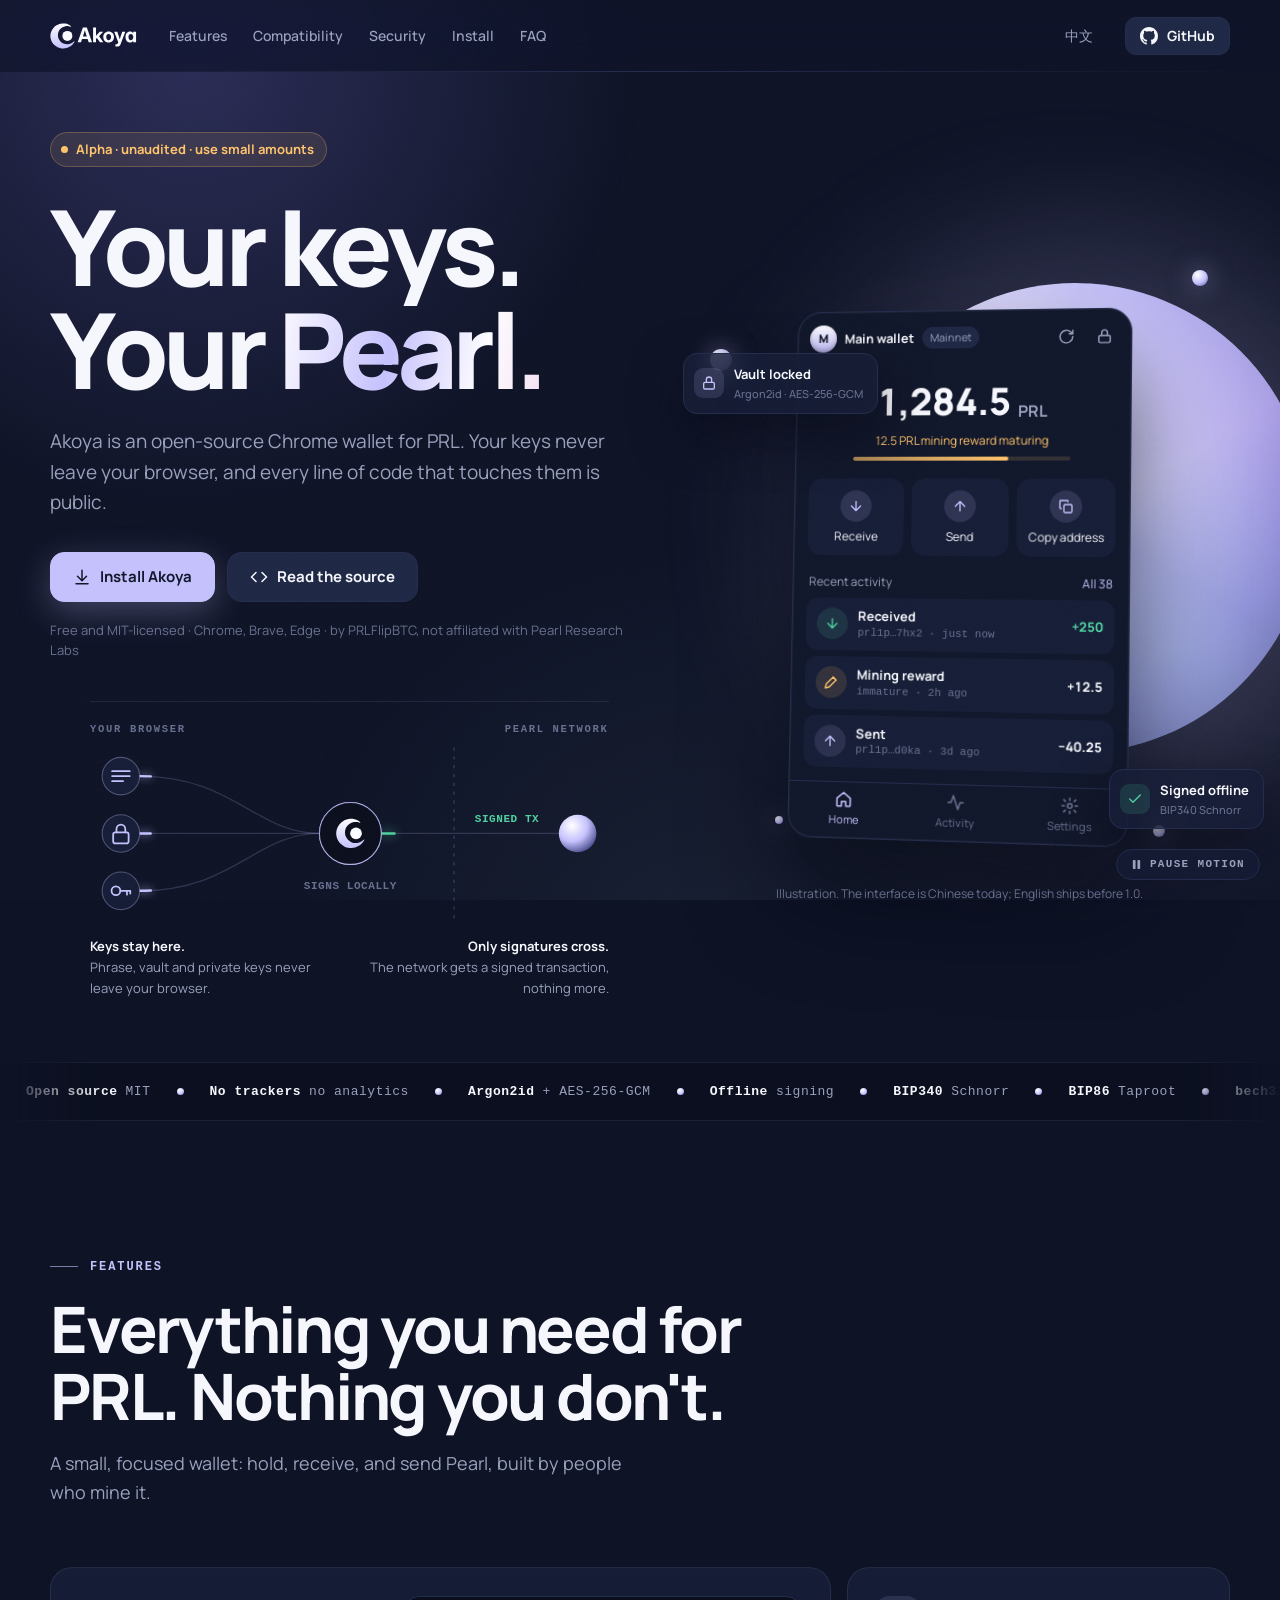
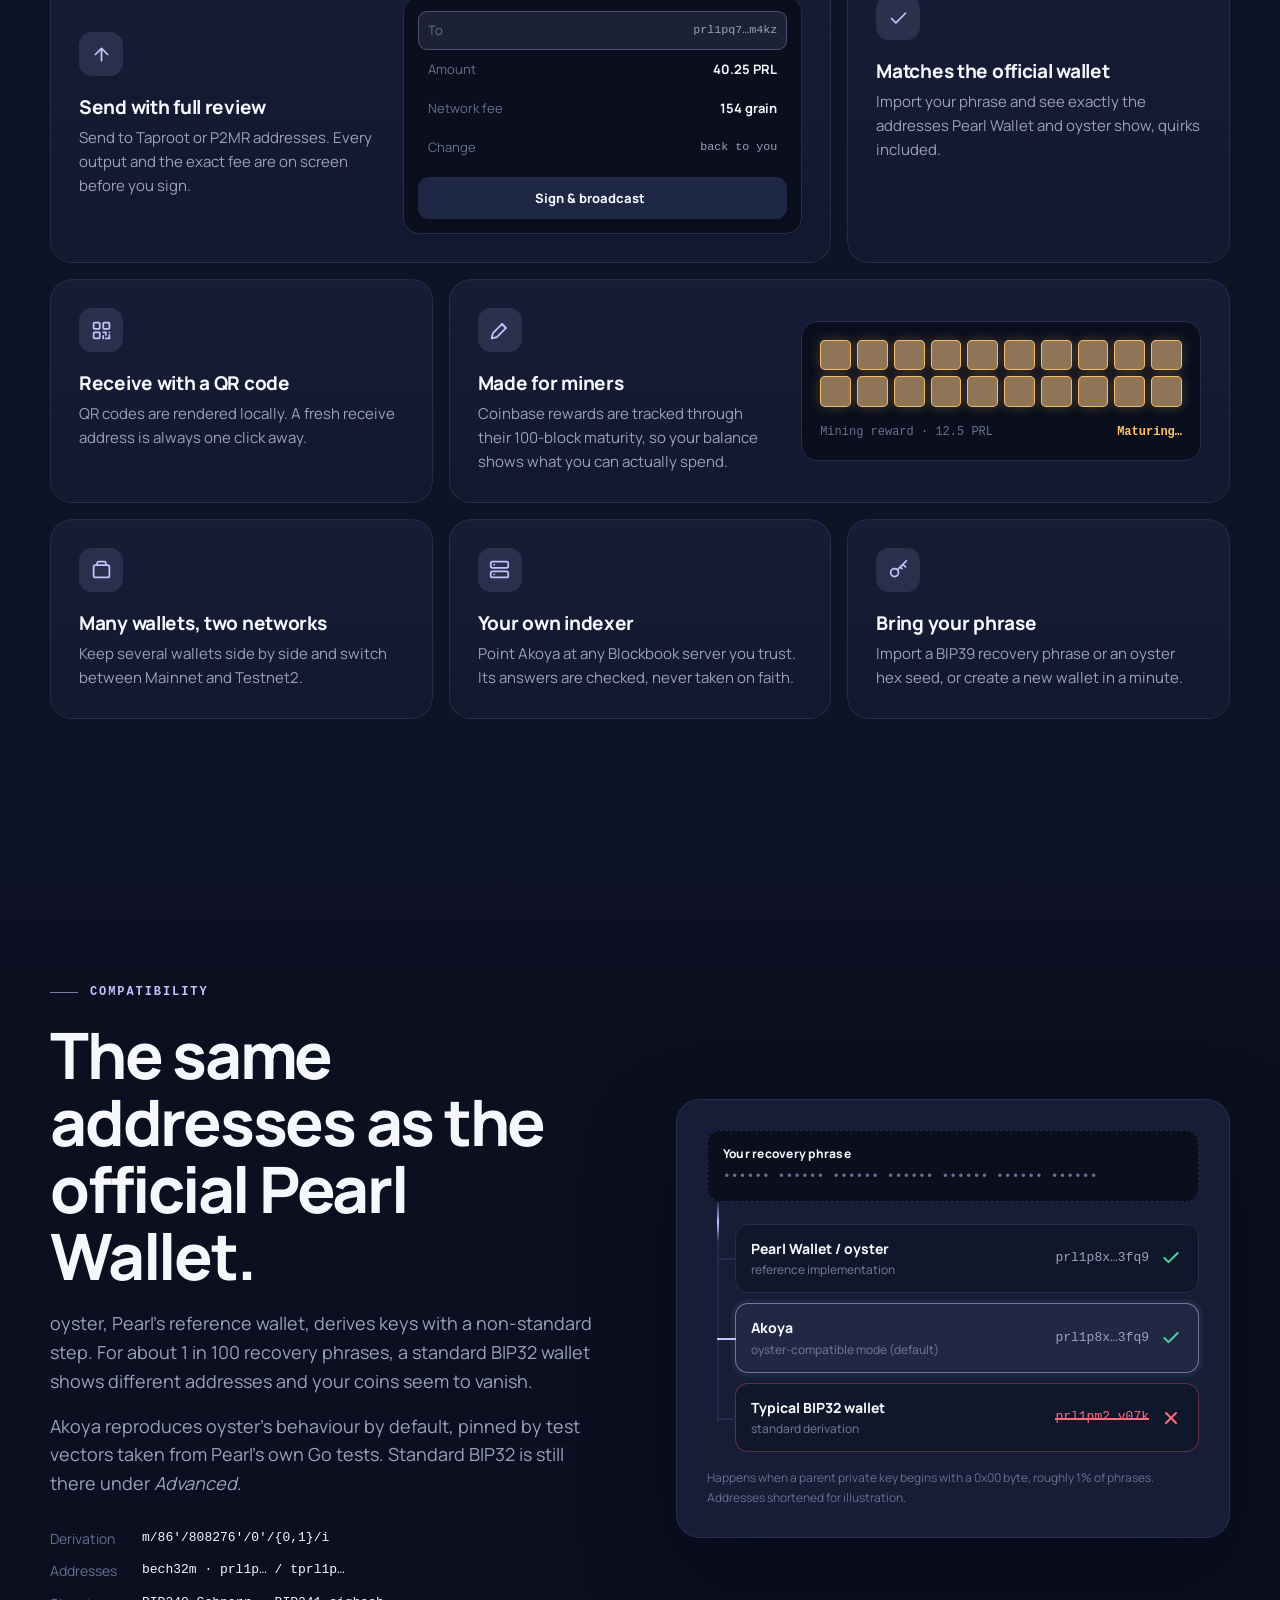
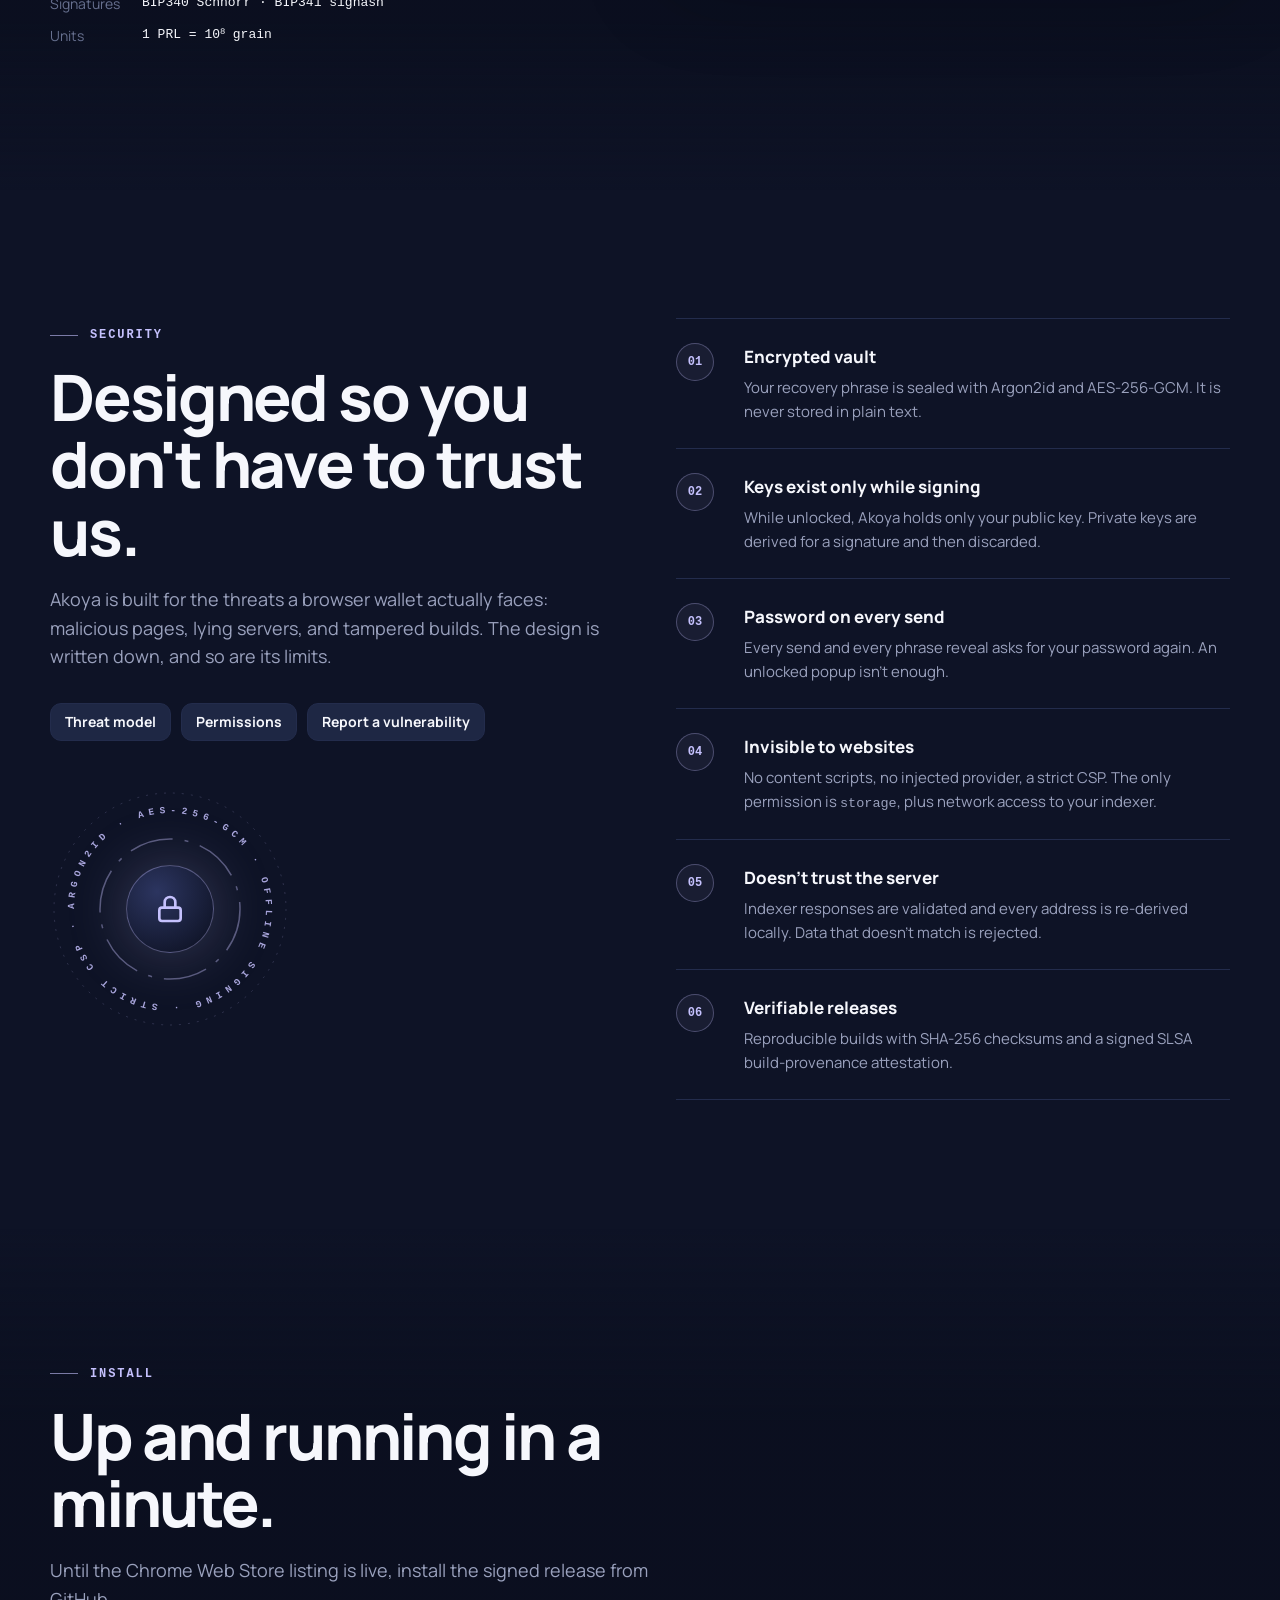
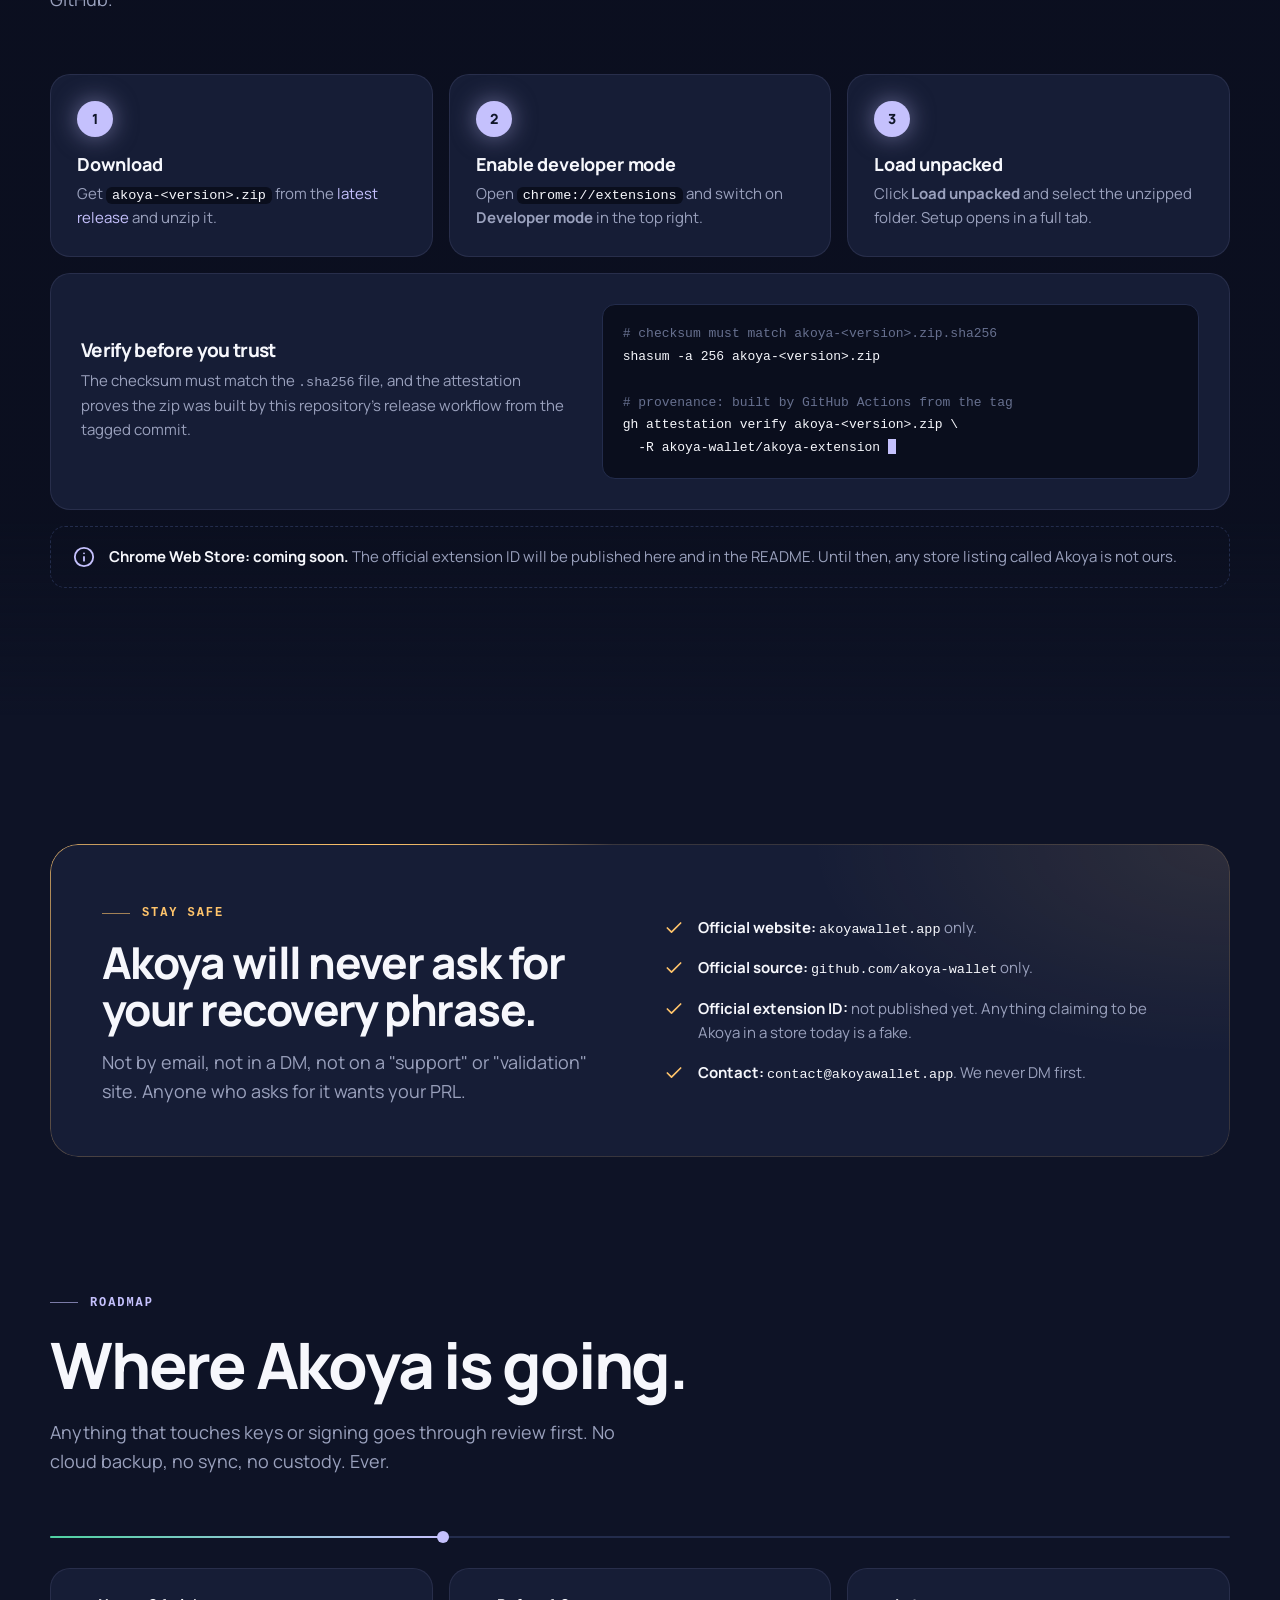
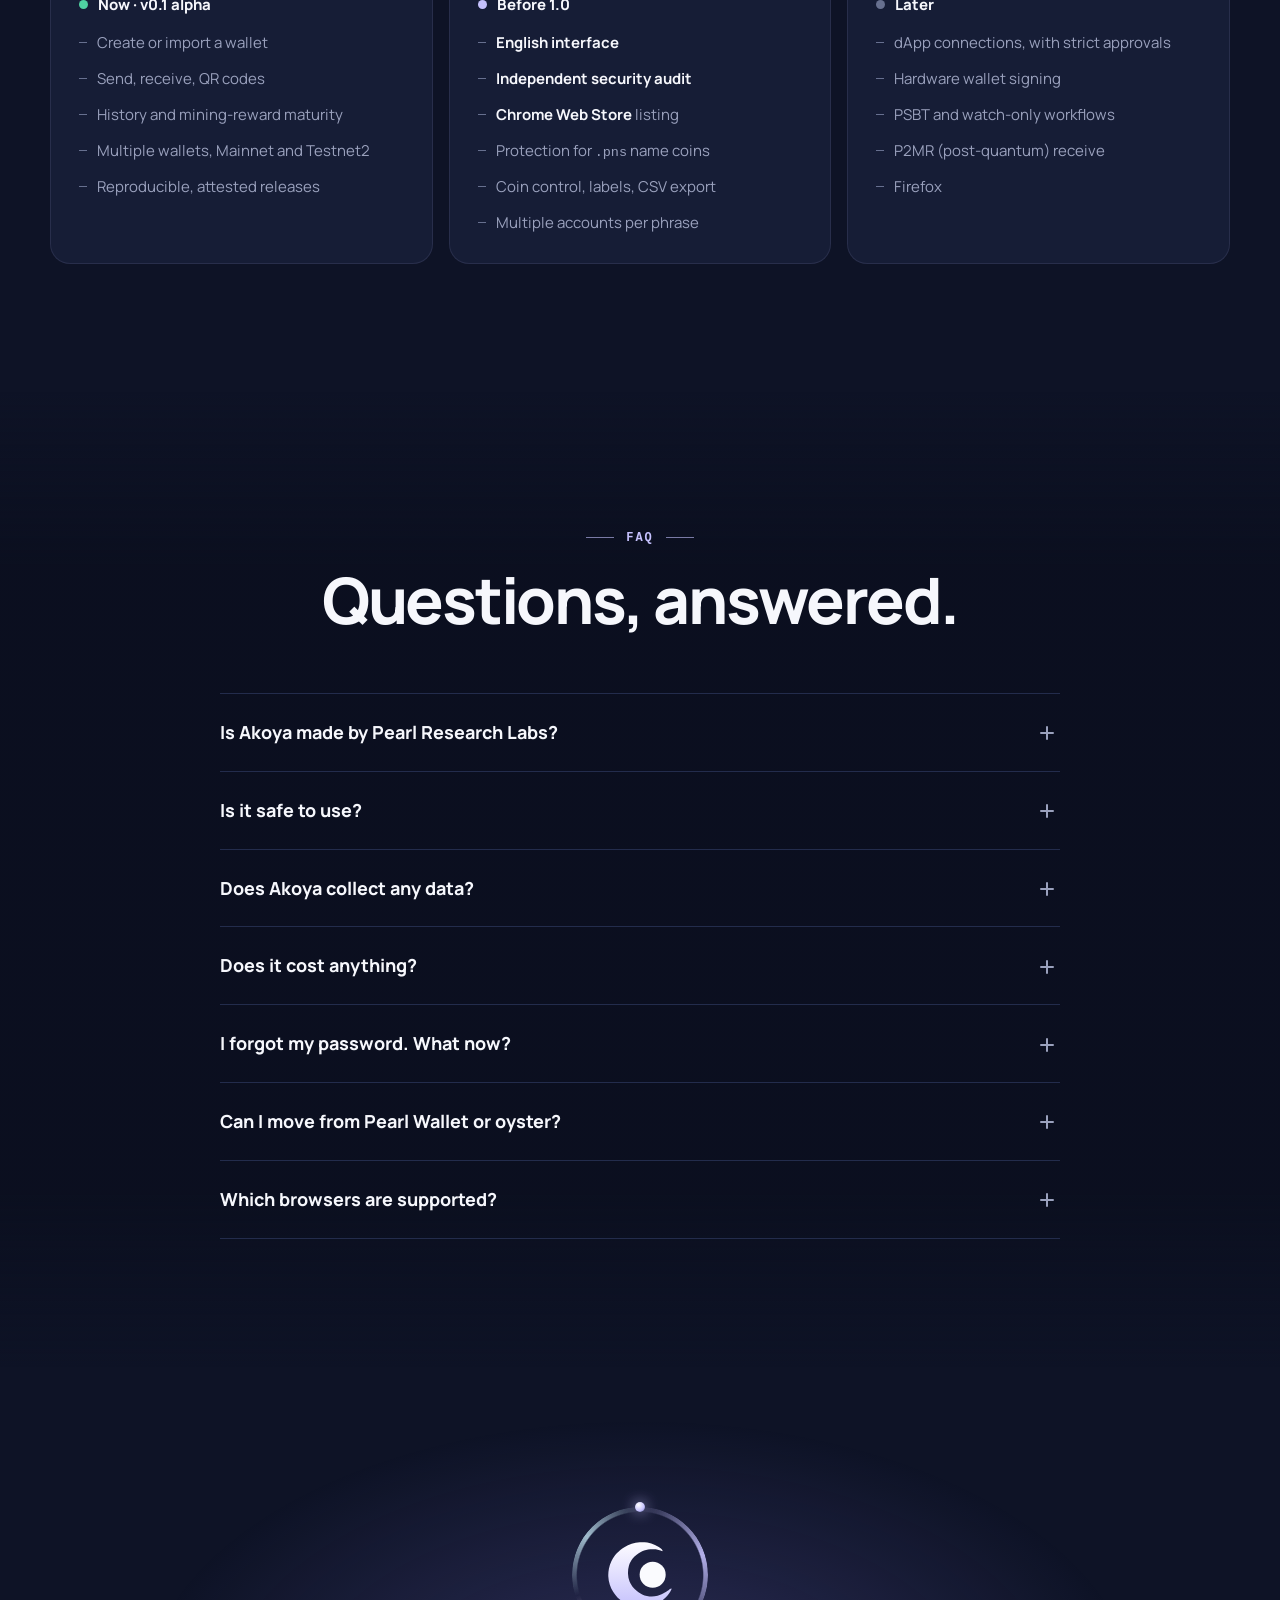
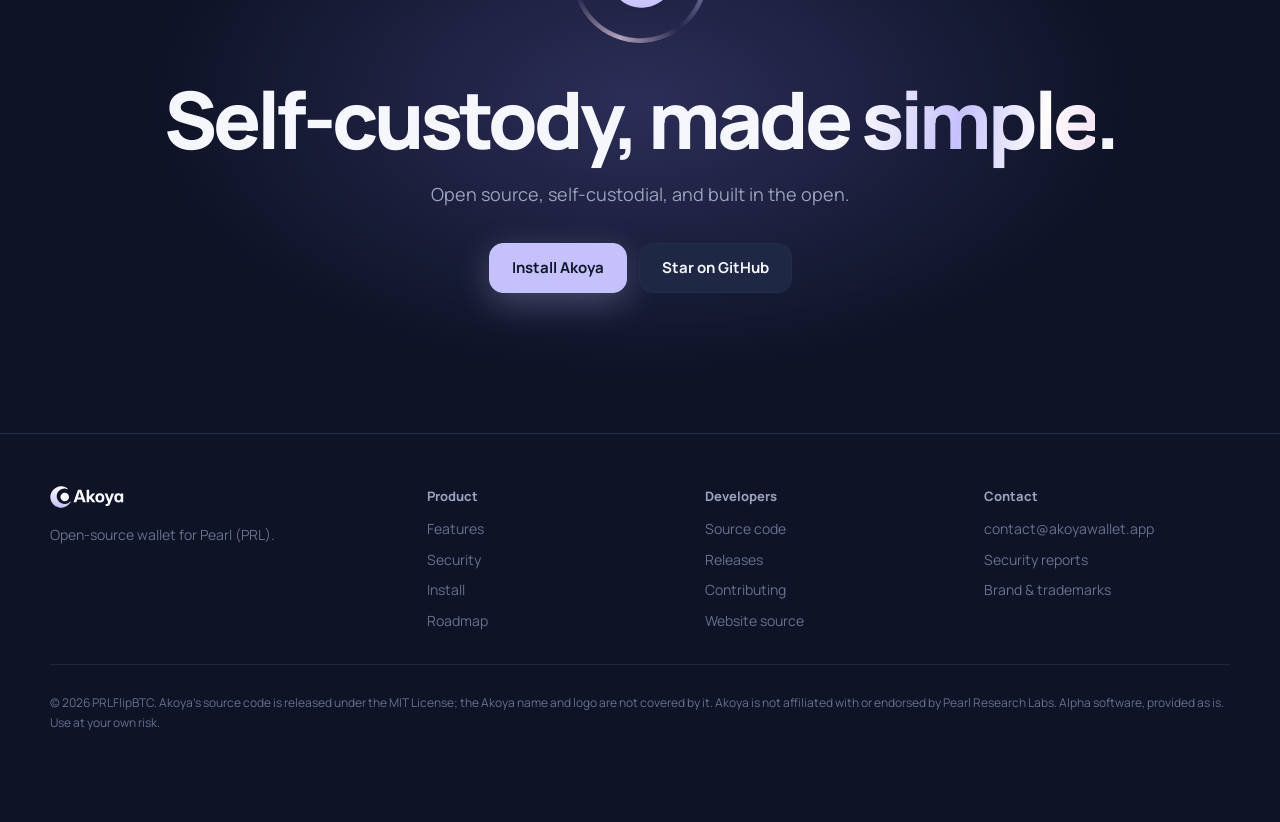
==== commit fd4862c5: "hero: drop the rotating 'Built for' eyebrow Co-Authored-By: Claude Opus 5.5 <noreply@anthropic.com>" ====
--- a/index.html
+++ b/index.html
@@ -25,7 +25,7 @@
   <meta property="og:image:width" content="1200">
   <meta property="og:image:height" content="630">
   <meta name="twitter:card" content="summary_large_image">
-  <link rel="stylesheet" href="/assets/site.css">
+  <link rel="stylesheet" href="/assets/site.css?v=0267d3090e">
 </head>
 <body>
 <input type="checkbox" id="still" class="still-toggle" aria-label="Pause animations">
@@ -59,7 +59,6 @@
     <div>
       <div class="hero-top">
         <span class="badge"><span class="dot"></span>Alpha · unaudited · use small amounts</span>
-        <span class="eyebrow"><span class="sr-only">Built for holders, miners and builders</span><span aria-hidden="true">Built for <span class="rotator"><span><span>holders</span><span>miners</span><span>builders</span><span>holders</span></span></span></span></span>
       </div>
       <h1 class="display"><span class="line intro"><span>Your keys.</span></span><span class="line intro"><span>Your <span class="satin">Pearl.</span></span></span></h1>
       <p class="lede">Akoya is an open-source Chrome wallet for PRL. Your keys never leave your browser, and every line of code that touches them is public.</p>
--- a/assets/site.css
+++ b/assets/site.css
@@ -105,9 +105,6 @@
 .hero-top { display: flex; flex-wrap: wrap; align-items: center; gap: 14px 18px; }
 .badge { display: inline-flex; align-items: center; gap: 8px; padding: 6px 12px 6px 10px; border-radius: 999px; background: rgba(255, 196, 107, 0.1); border: 1px solid rgba(255, 196, 107, 0.24); color: var(--amber); font-size: 13px; font-weight: 700; }
 .badge .dot { width: 7px; height: 7px; border-radius: 50%; background: var(--amber); animation: ping 2.4s ease-out infinite; }
-.rotator { display: inline-block; height: 1.25em; overflow: hidden; vertical-align: bottom; color: var(--text); }
-.rotator > span { display: flex; flex-direction: column; animation: rotate-words 9s var(--ease) infinite; }
-.rotator > span > span { display: block; height: 1.25em; line-height: 1.25em; }
 .display { font-size: clamp(56px, 8.2vw, 112px); line-height: 0.98; letter-spacing: -0.052em; font-weight: 800; margin: 28px 0 26px; }
 .display .line { display: block; overflow: hidden; padding: 0 0.04em 0.08em 0; margin-bottom: -0.08em; }
 .display .line > span { display: inline-block; }
@@ -420,7 +417,6 @@
 @keyframes ping-g { 0% { box-shadow: 0 0 0 0 rgba(79, 209, 161, 0.55); } 80%, 100% { box-shadow: 0 0 0 9px rgba(79, 209, 161, 0); } }
 @keyframes ping-a { 0% { box-shadow: 0 0 0 0 rgba(197, 193, 253, 0.6); } 80%, 100% { box-shadow: 0 0 0 12px rgba(197, 193, 253, 0); } }
 @keyframes line-up { from { transform: translateY(110%); } }
-@keyframes rotate-words { 0%, 28% { transform: translateY(0); } 33%, 61% { transform: translateY(-1.25em); } 66%, 94% { transform: translateY(-2.5em); } 100% { transform: translateY(-3.75em); } }
 @keyframes beam { from { stroke-dashoffset: 270; } to { stroke-dashoffset: 0; } }
 @keyframes beam-out { from { stroke-dashoffset: 212; } to { stroke-dashoffset: 0; } }
 @keyframes hub-pulse { 0% { transform: scale(1); stroke-opacity: 0.7; } 100% { transform: scale(1.75); stroke-opacity: 0; } }
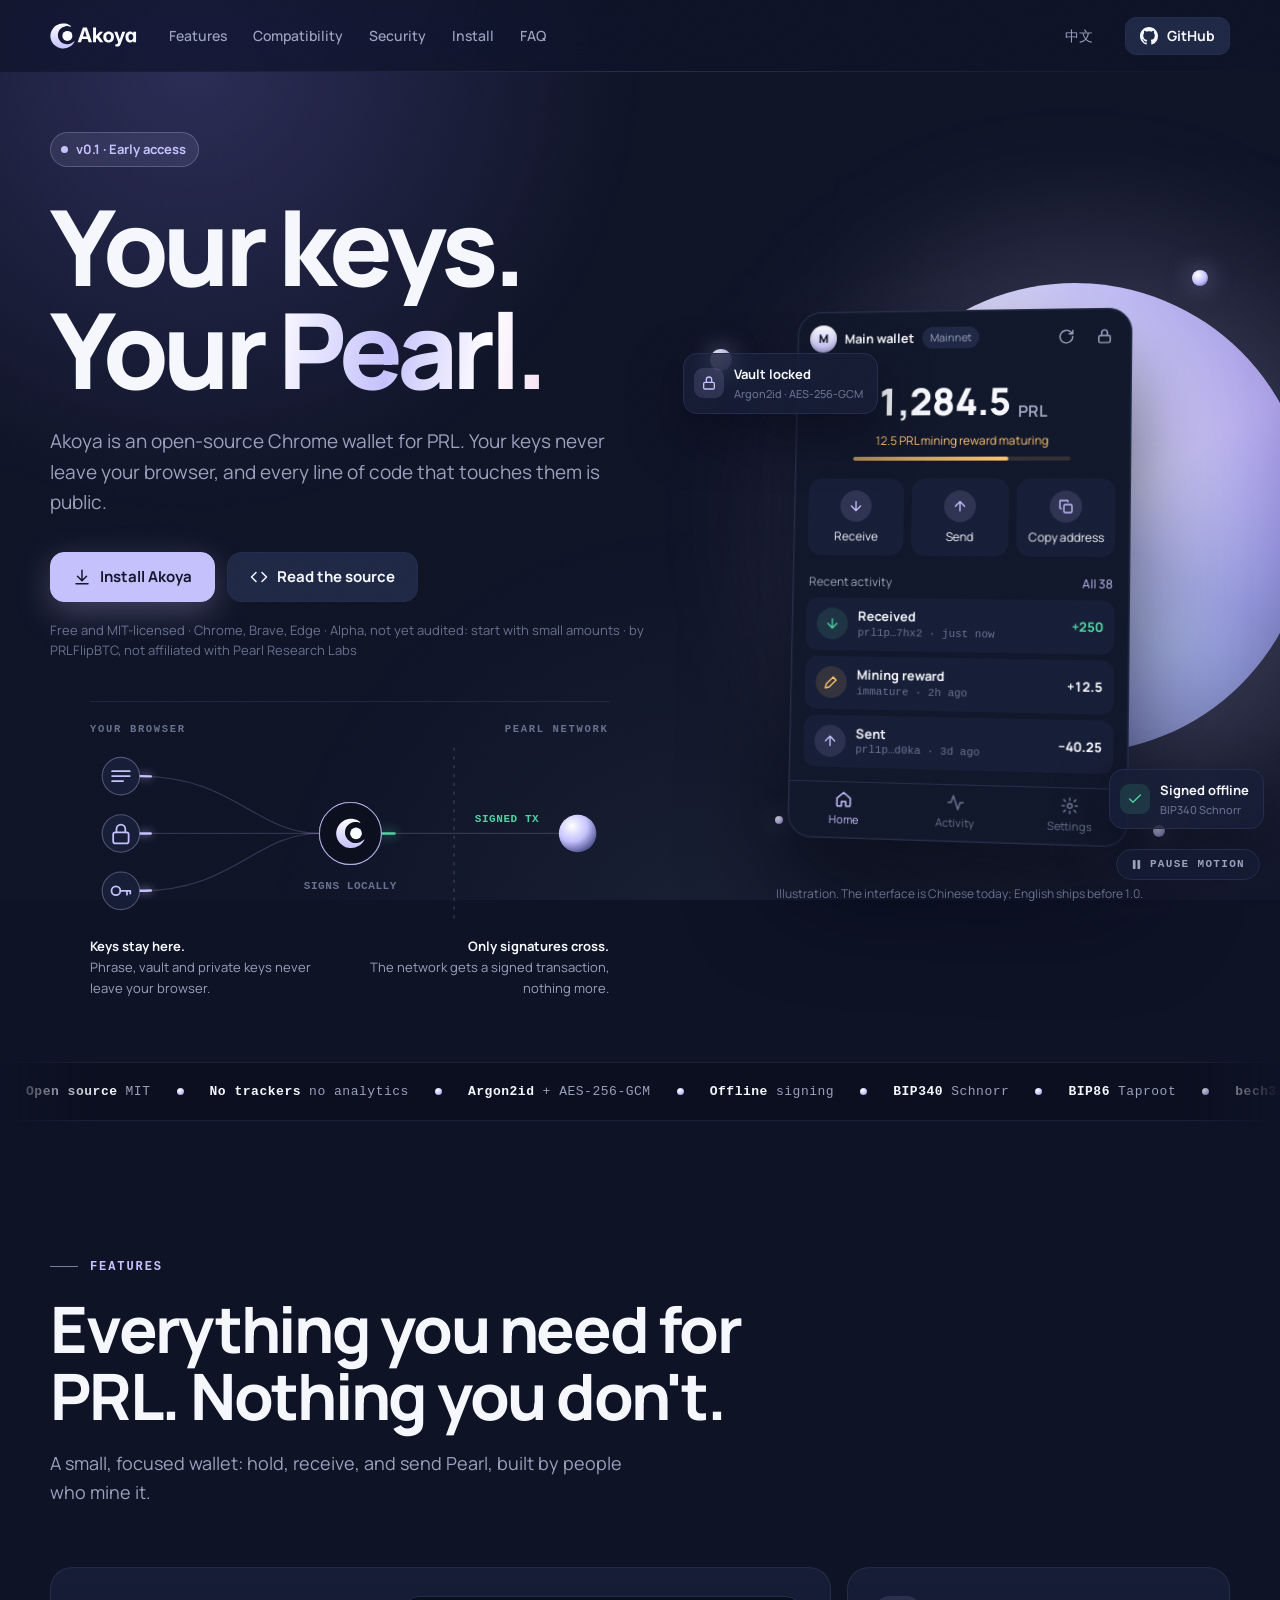
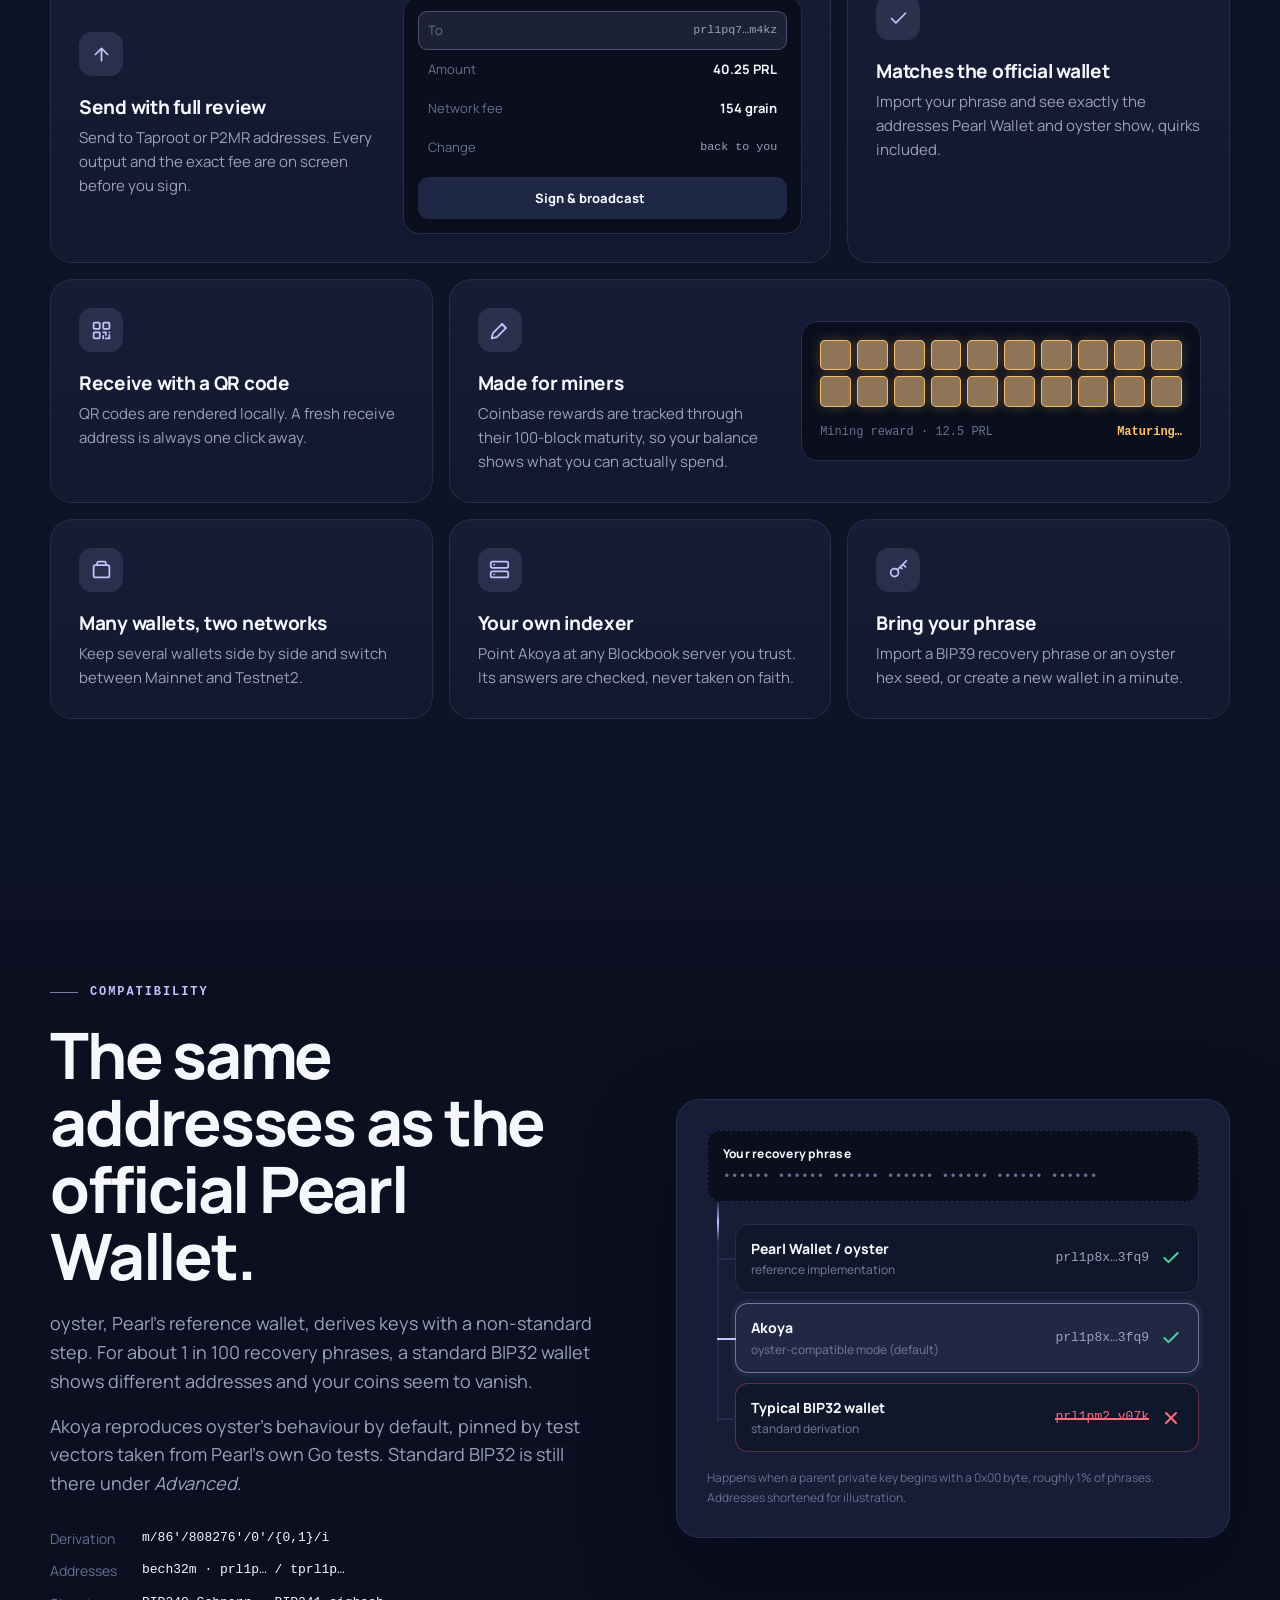
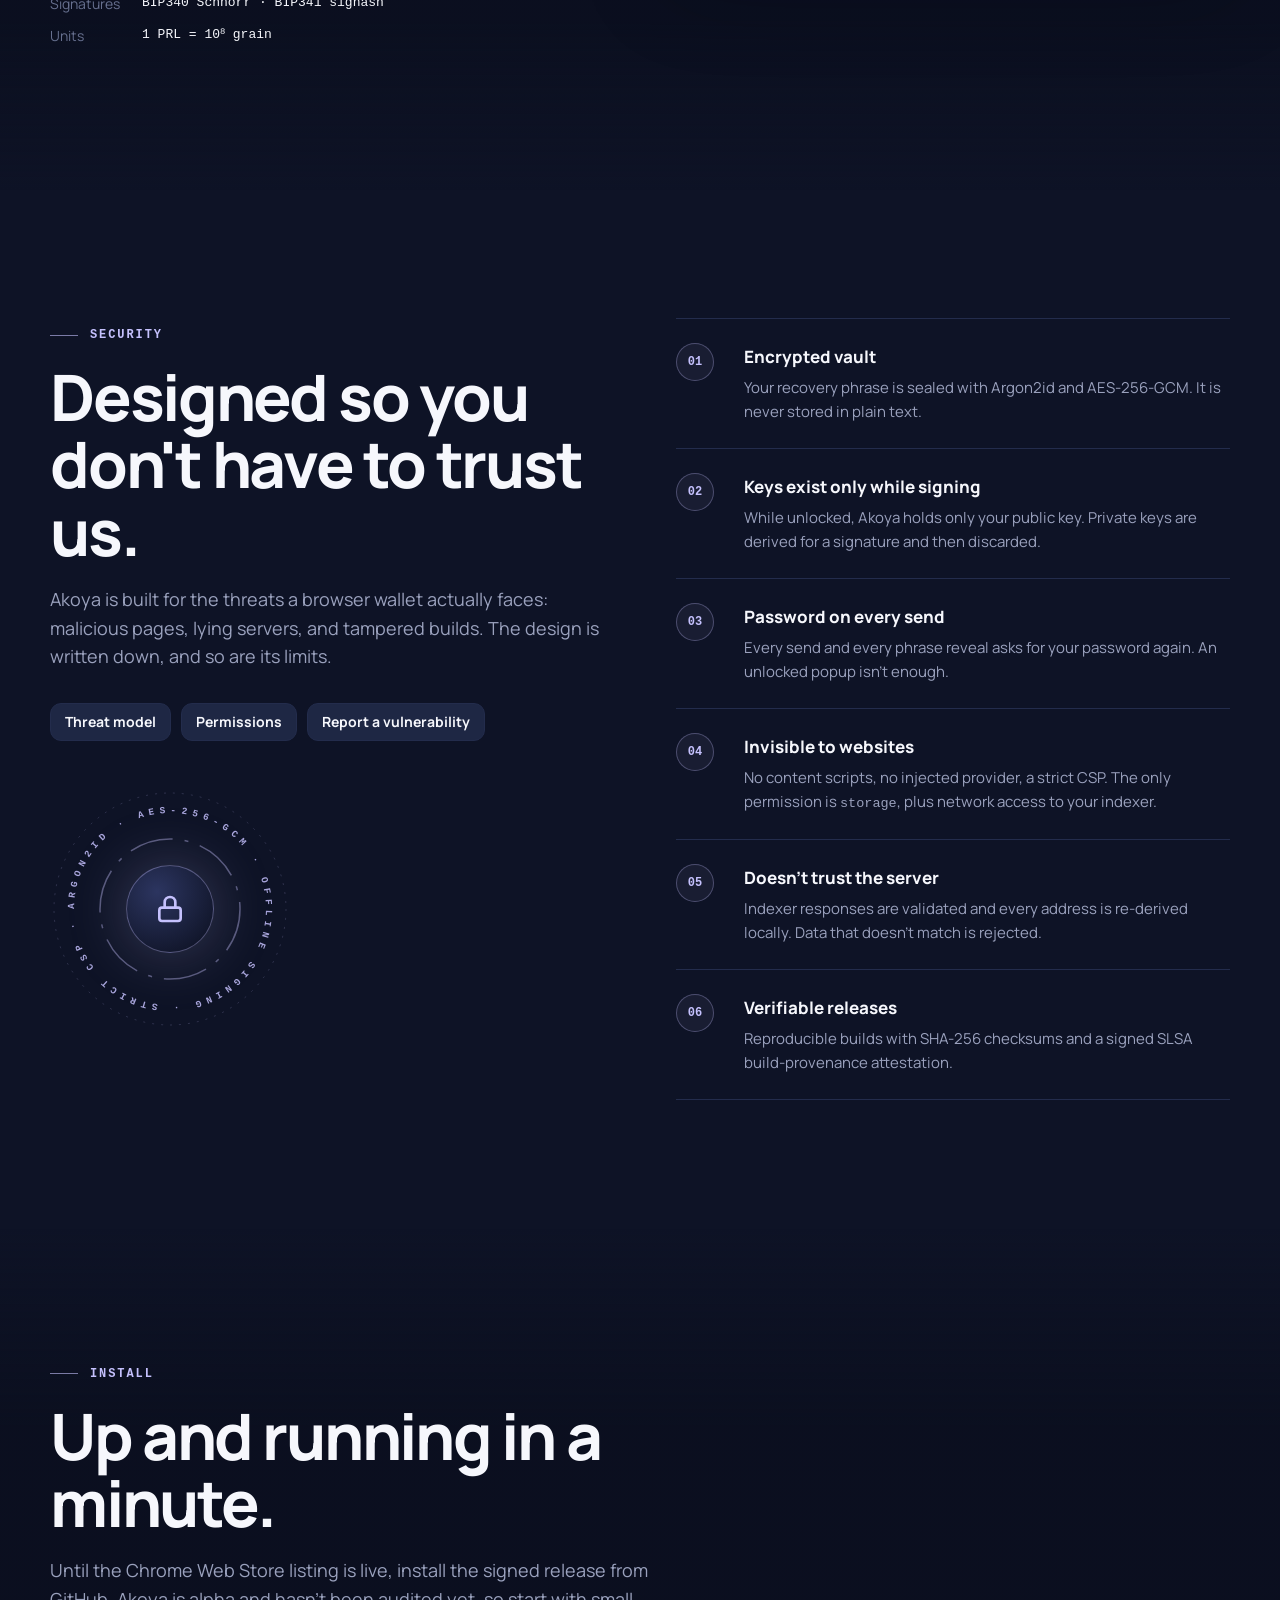
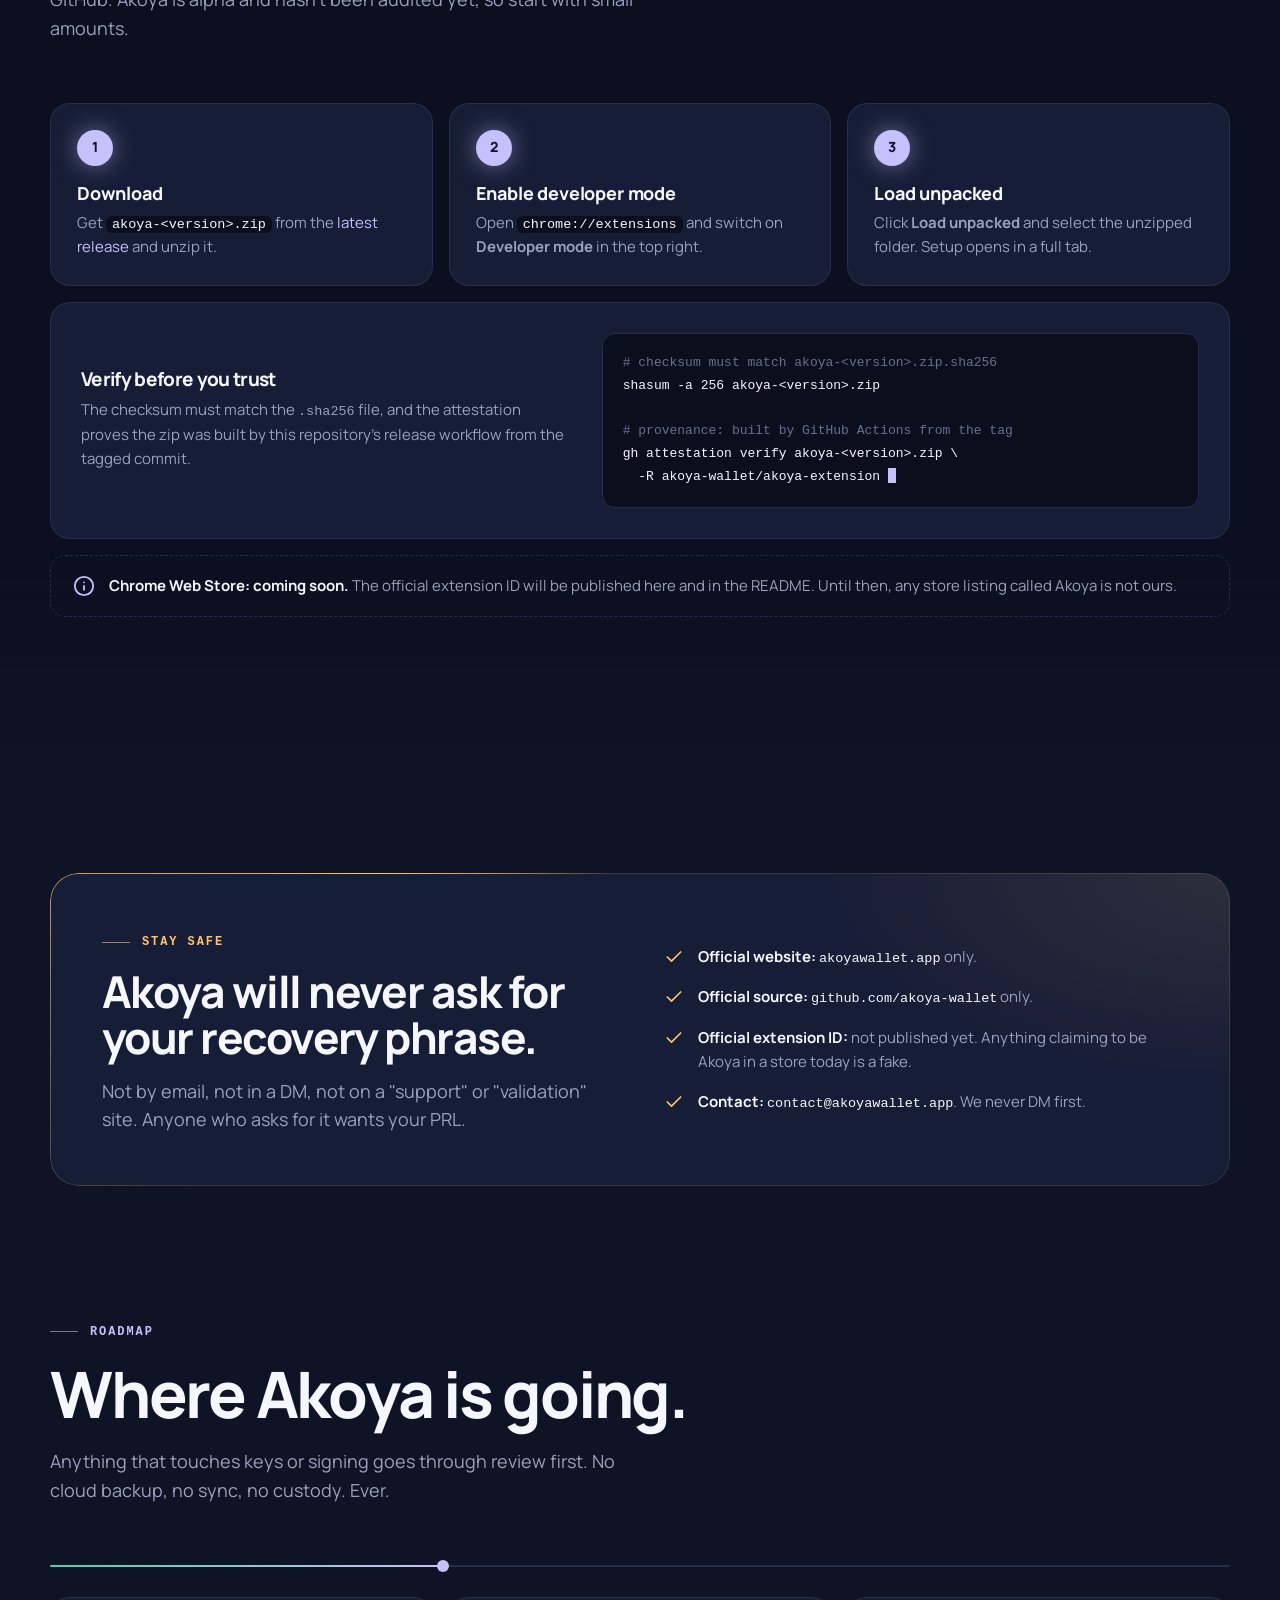
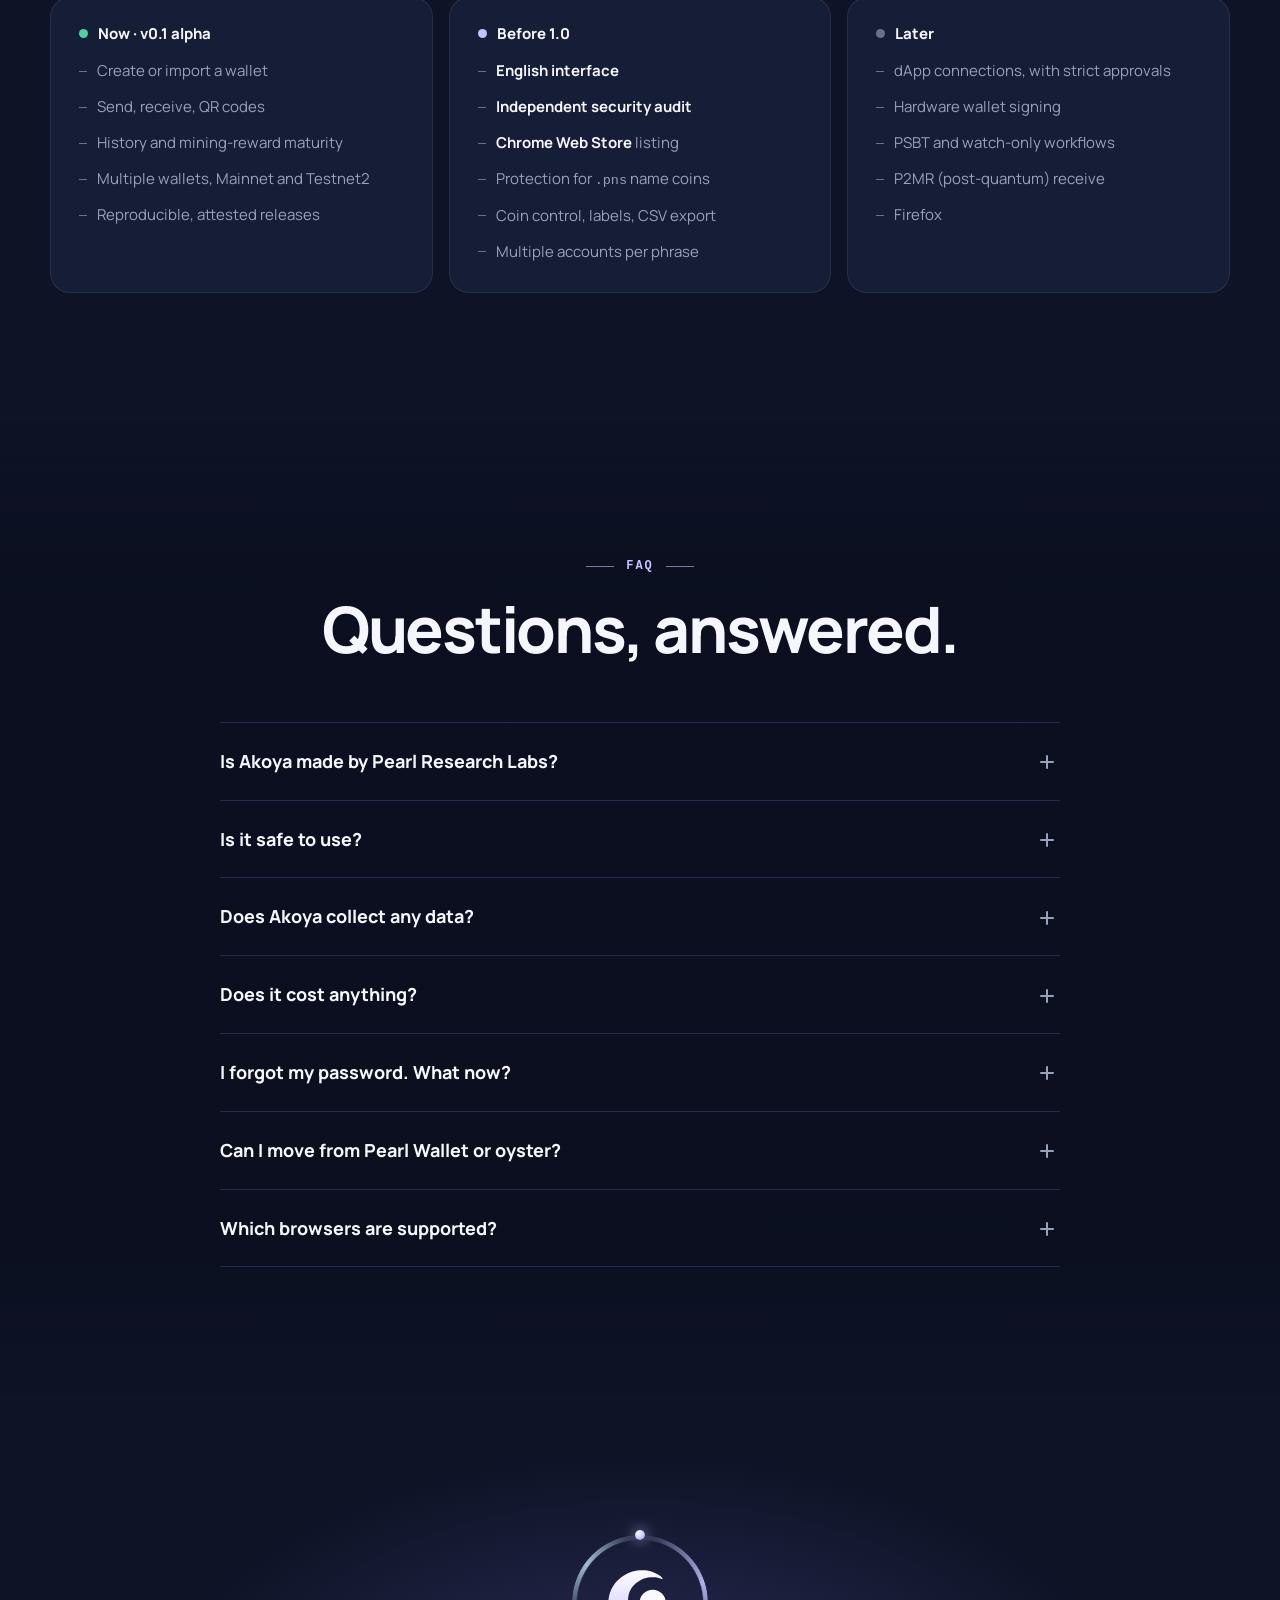
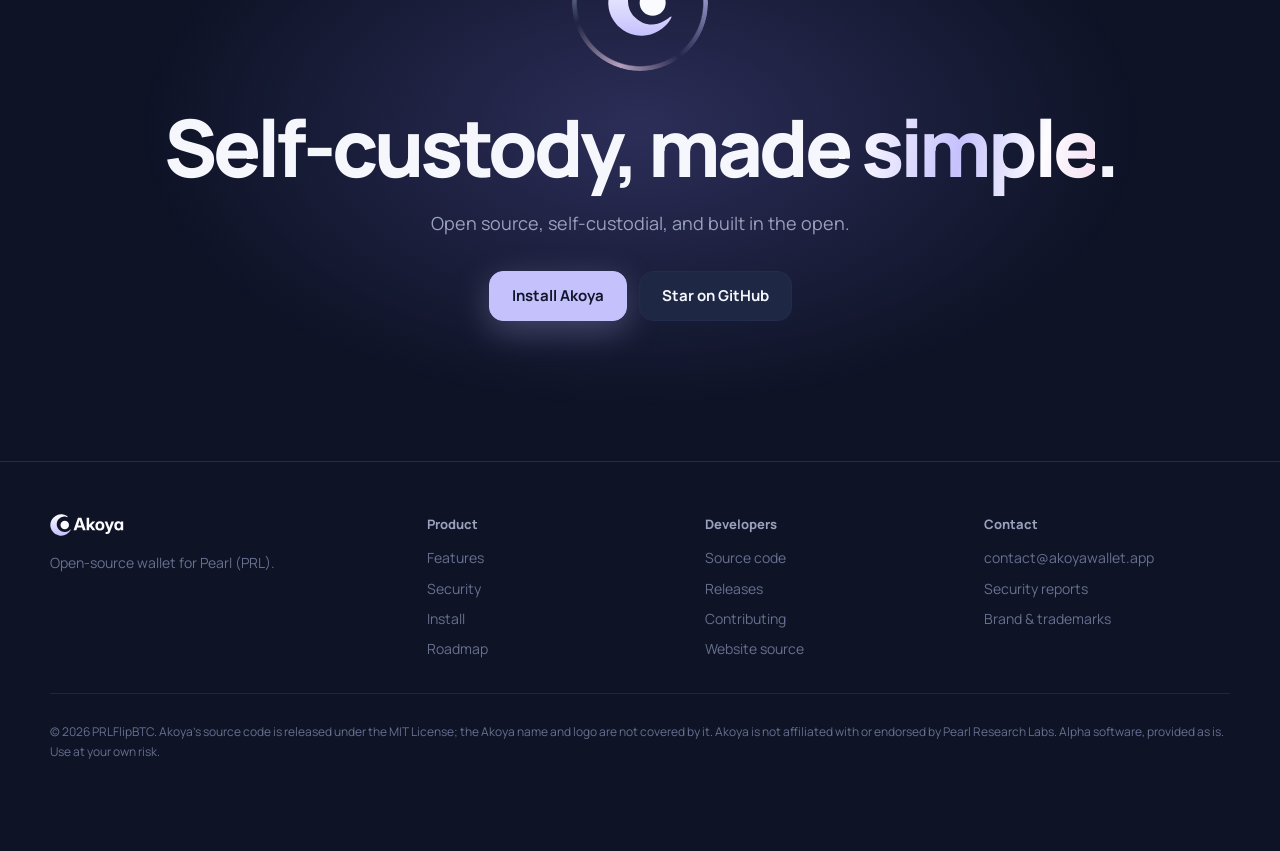
==== commit 3153e810: "hero: 'v0.1 · Early access' badge; audit notice moves to fine print and install The alpha / not-yet-" ====
--- a/index.html
+++ b/index.html
@@ -25,7 +25,7 @@
   <meta property="og:image:width" content="1200">
   <meta property="og:image:height" content="630">
   <meta name="twitter:card" content="summary_large_image">
-  <link rel="stylesheet" href="/assets/site.css?v=0267d3090e">
+  <link rel="stylesheet" href="/assets/site.css?v=ddaee647fb">
 </head>
 <body>
 <input type="checkbox" id="still" class="still-toggle" aria-label="Pause animations">
@@ -58,7 +58,7 @@
   <div class="wrap">
     <div>
       <div class="hero-top">
-        <span class="badge"><span class="dot"></span>Alpha · unaudited · use small amounts</span>
+        <span class="badge"><span class="dot"></span>v0.1 · Early access</span>
       </div>
       <h1 class="display"><span class="line intro"><span>Your keys.</span></span><span class="line intro"><span>Your <span class="satin">Pearl.</span></span></span></h1>
       <p class="lede">Akoya is an open-source Chrome wallet for PRL. Your keys never leave your browser, and every line of code that touches them is public.</p>
@@ -66,7 +66,7 @@
         <a class="btn primary" href="#install"><svg viewBox="0 0 24 24" fill="none" stroke="currentColor" stroke-width="2" stroke-linecap="round" stroke-linejoin="round" aria-hidden="true"><path d="M12 3v12M6 11l6 6 6-6M4 21h16"/></svg>Install Akoya</a>
         <a class="btn" href="https://github.com/akoya-wallet/akoya-extension" rel="noopener"><svg viewBox="0 0 24 24" fill="none" stroke="currentColor" stroke-width="2" stroke-linecap="round" stroke-linejoin="round" aria-hidden="true"><path d="M16 18l6-6-6-6M8 6l-6 6 6 6"/></svg>Read the source</a>
       </div>
-      <p class="fine">Free and MIT-licensed · Chrome, Brave, Edge · by PRLFlipBTC, not affiliated with Pearl Research Labs</p>
+      <p class="fine">Free and MIT-licensed · Chrome, Brave, Edge · Alpha, not yet audited: start with small amounts · by PRLFlipBTC, not affiliated with Pearl Research Labs</p>
 
       <figure class="flow" role="img" aria-label="Diagram: your recovery phrase, encrypted vault and private key stay in your browser. Akoya signs locally, and only the signed transaction goes to the Pearl network.">
         <div class="flow-head" aria-hidden="true"><span>Your browser</span><span>Pearl network</span></div>
@@ -289,7 +289,7 @@
     <div class="head reveal">
       <span class="eyebrow">Install</span>
       <h2>Up and running in a minute.</h2>
-      <p class="lede">Until the Chrome Web Store listing is live, install the signed release from GitHub.</p>
+      <p class="lede">Until the Chrome Web Store listing is live, install the signed release from GitHub. Akoya is alpha and hasn't been audited yet, so start with small amounts.</p>
     </div>
     <div class="steps-wrap">
       <ol class="steps">
--- a/assets/site.css
+++ b/assets/site.css
@@ -103,8 +103,8 @@
 .hero { position: relative; padding: 60px 0 48px; overflow-x: clip; }
 .hero > .wrap { display: grid; grid-template-columns: minmax(0, 1.05fr) minmax(0, 0.95fr); gap: 40px; align-items: center; }
 .hero-top { display: flex; flex-wrap: wrap; align-items: center; gap: 14px 18px; }
-.badge { display: inline-flex; align-items: center; gap: 8px; padding: 6px 12px 6px 10px; border-radius: 999px; background: rgba(255, 196, 107, 0.1); border: 1px solid rgba(255, 196, 107, 0.24); color: var(--amber); font-size: 13px; font-weight: 700; }
-.badge .dot { width: 7px; height: 7px; border-radius: 50%; background: var(--amber); animation: ping 2.4s ease-out infinite; }
+.badge { display: inline-flex; align-items: center; gap: 8px; padding: 6px 12px 6px 10px; border-radius: 999px; background: rgba(197, 193, 253, 0.1); border: 1px solid rgba(197, 193, 253, 0.26); color: var(--accent); font-size: 13px; font-weight: 700; }
+.badge .dot { width: 7px; height: 7px; border-radius: 50%; background: var(--accent); animation: ping-a 2.4s ease-out infinite; }
 .display { font-size: clamp(56px, 8.2vw, 112px); line-height: 0.98; letter-spacing: -0.052em; font-weight: 800; margin: 28px 0 26px; }
 .display .line { display: block; overflow: hidden; padding: 0 0.04em 0.08em 0; margin-bottom: -0.08em; }
 .display .line > span { display: inline-block; }
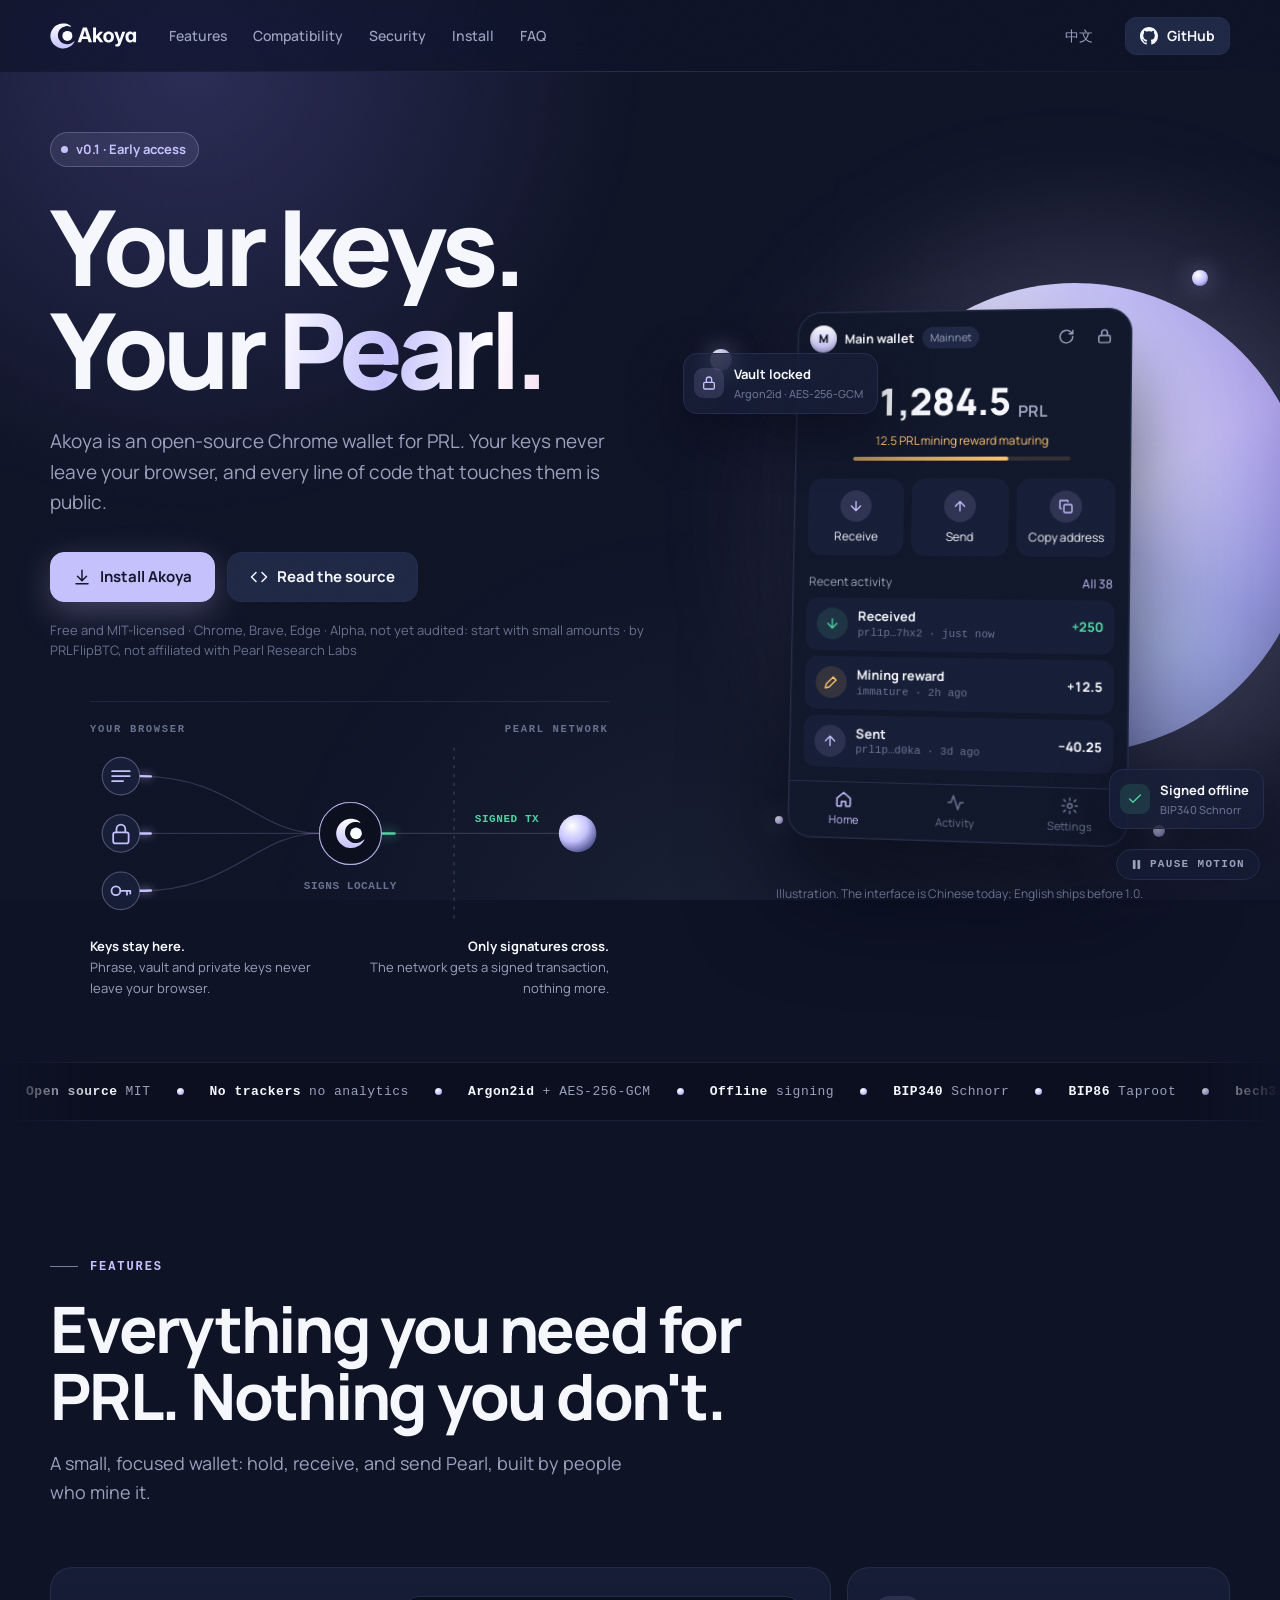
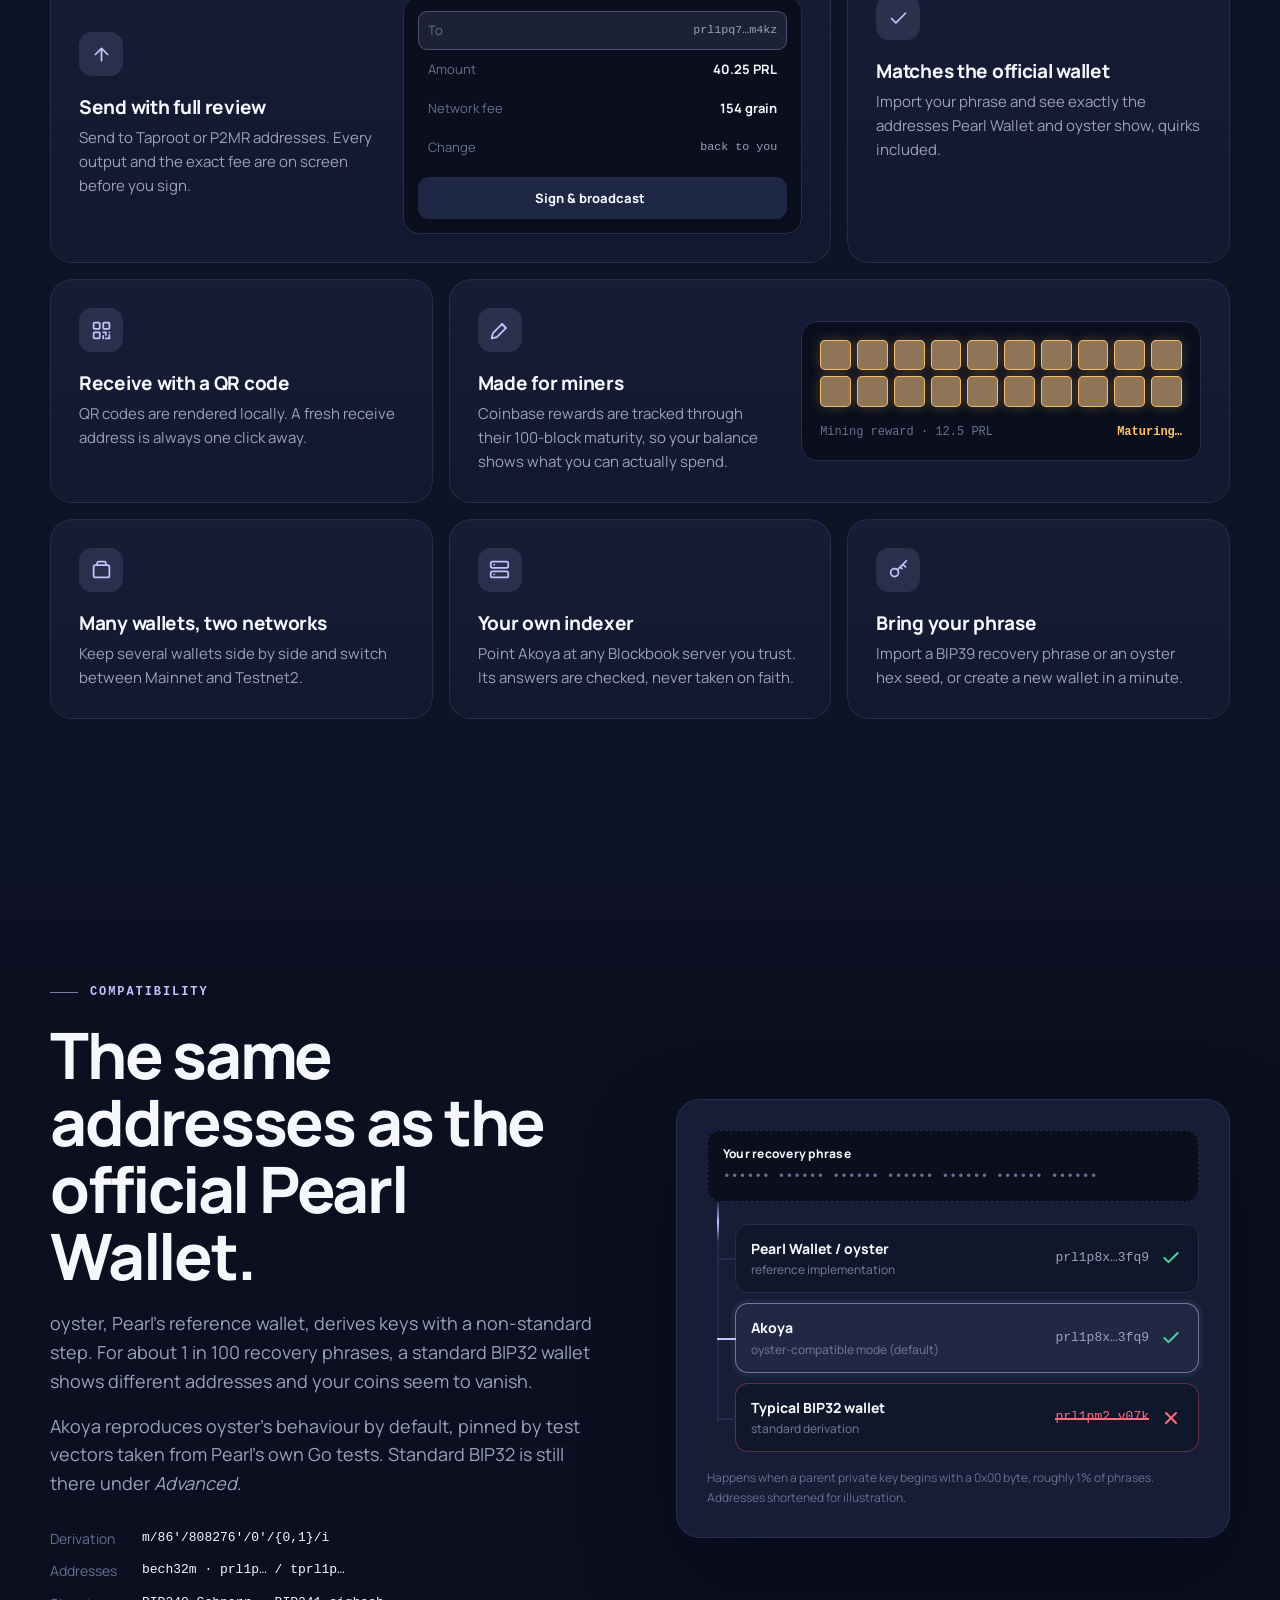
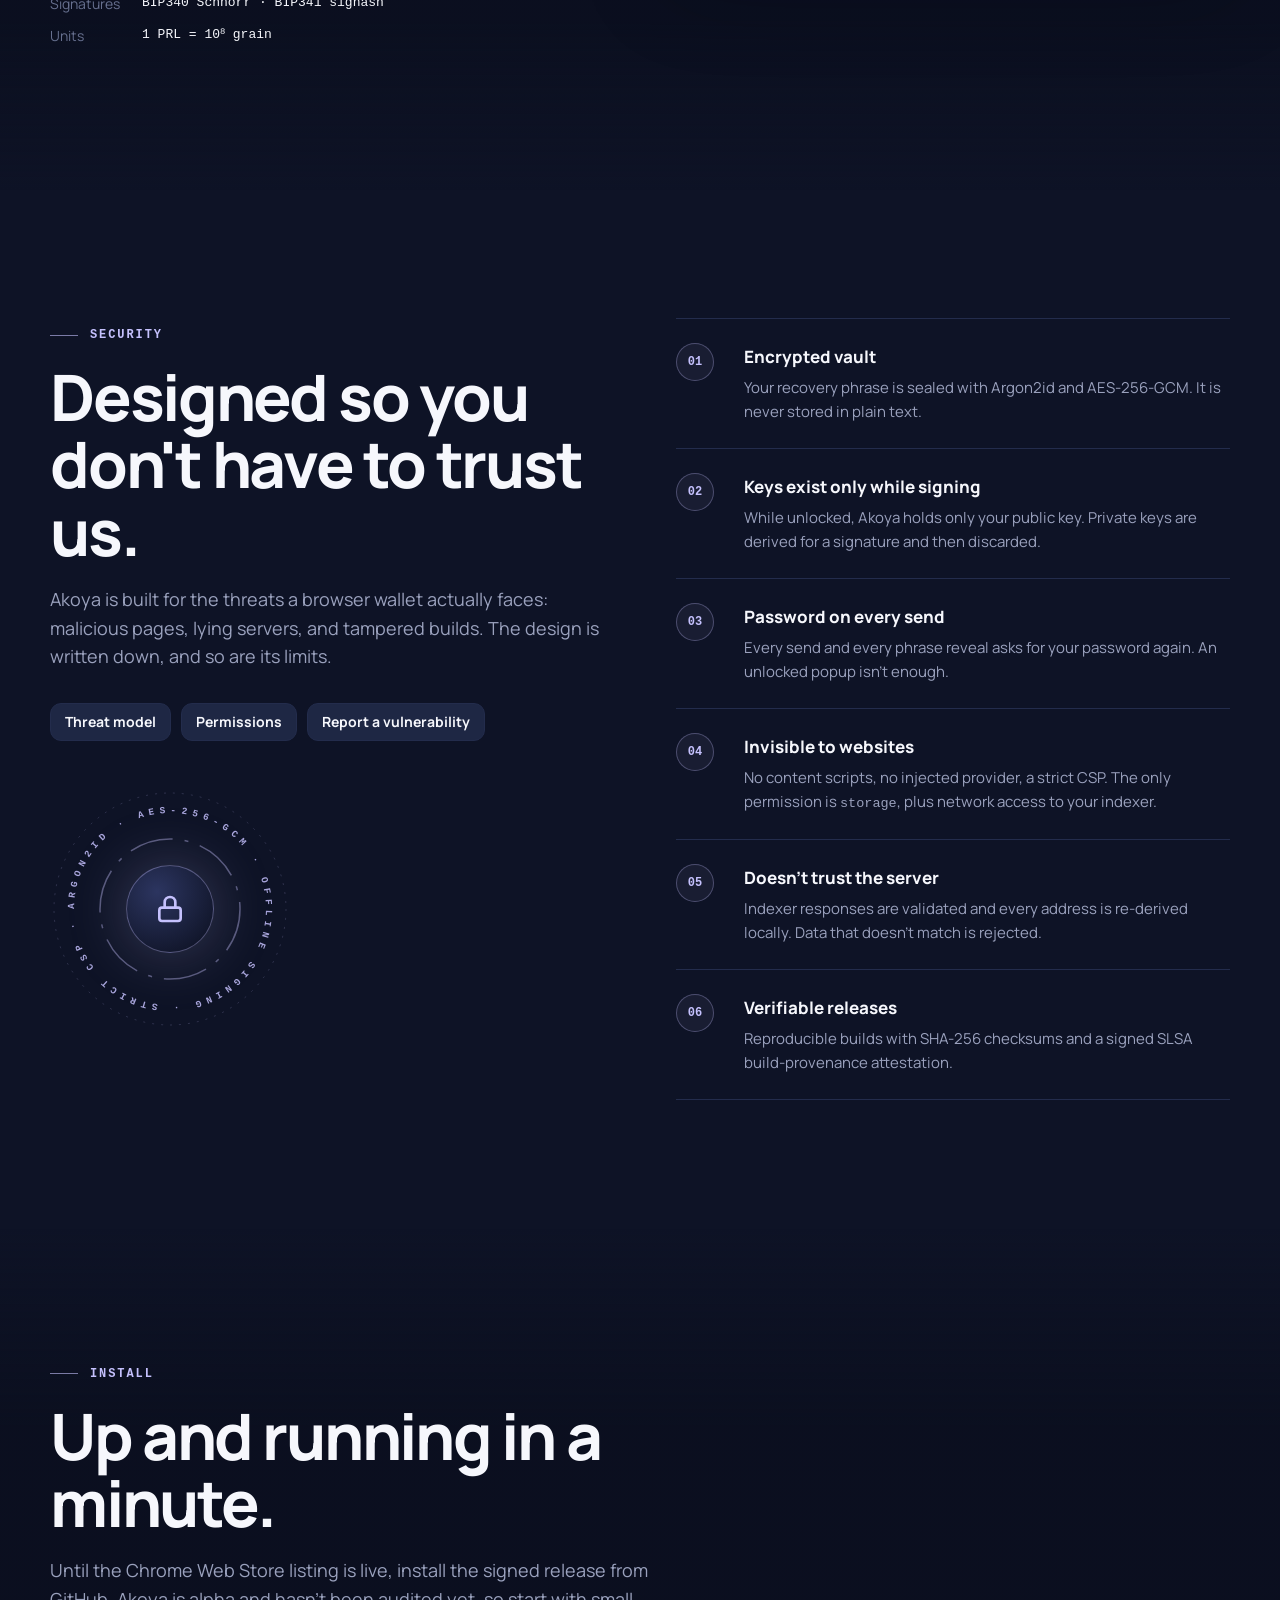
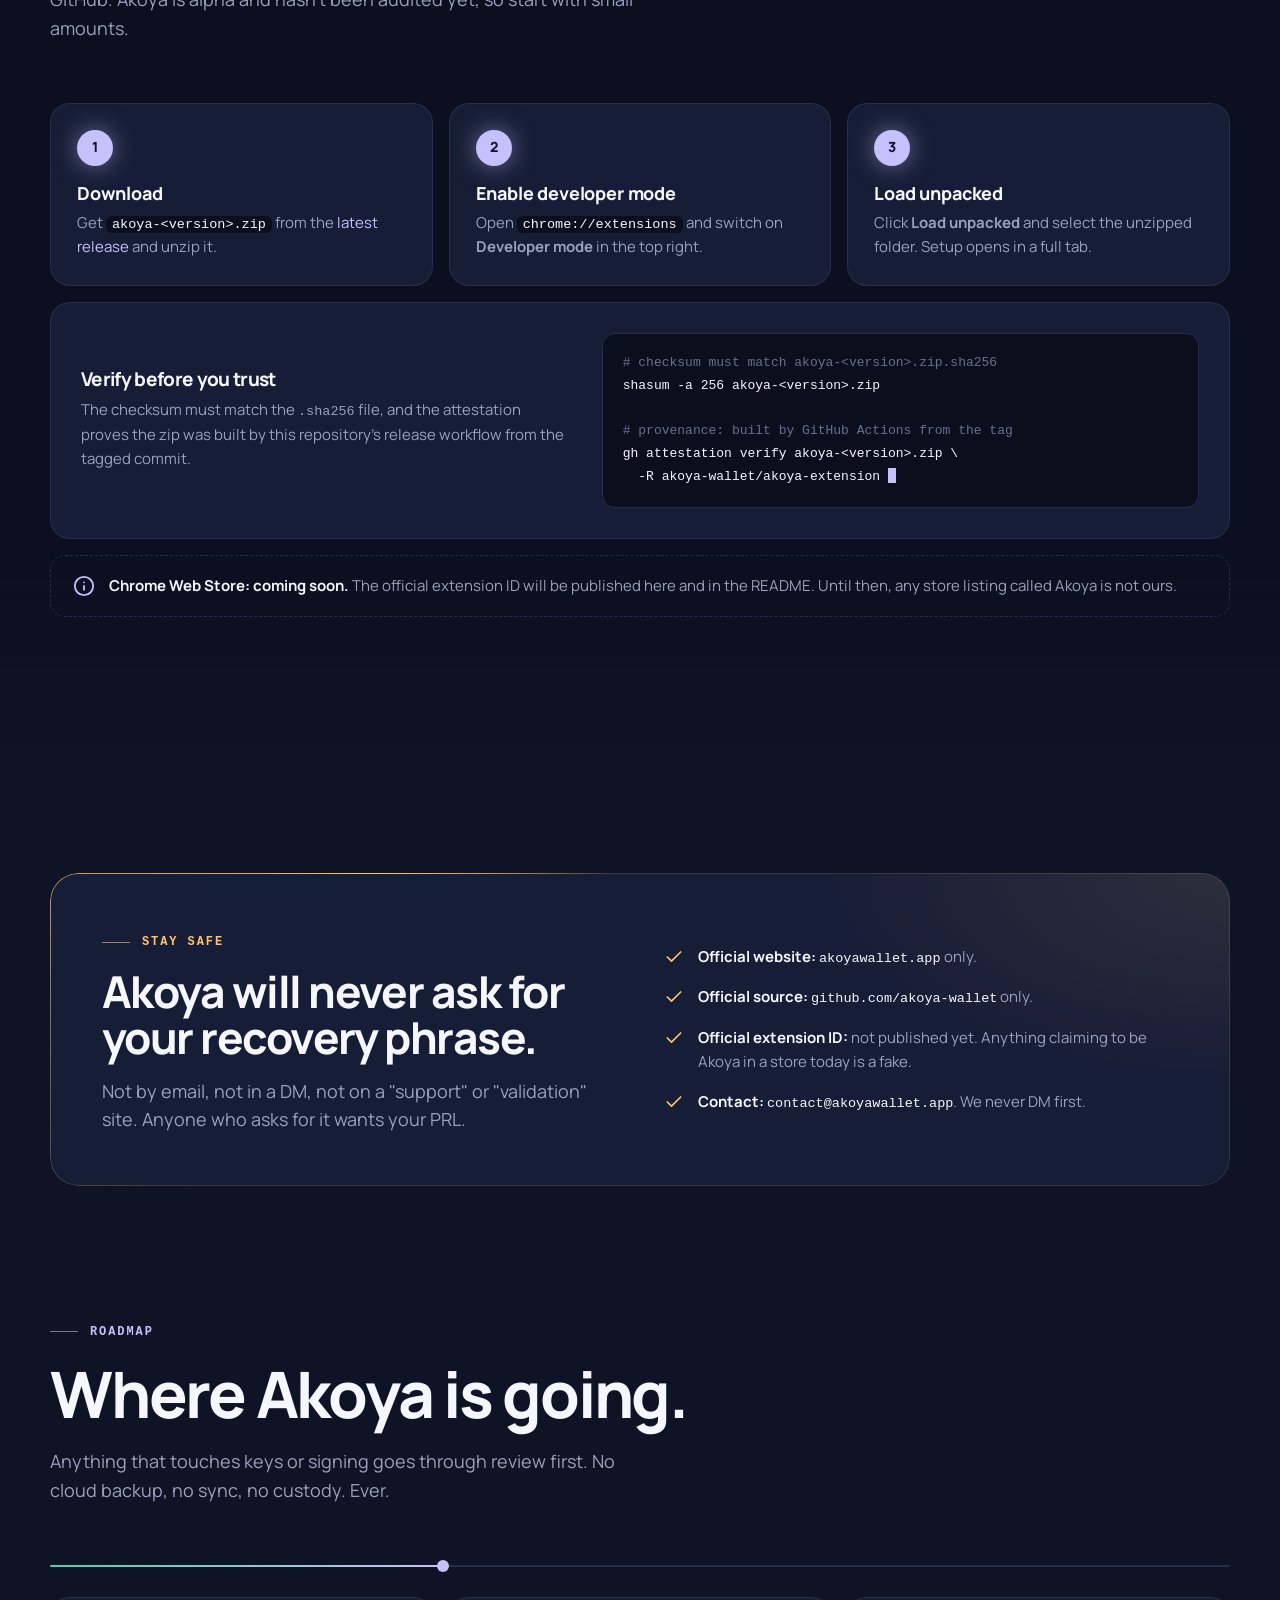
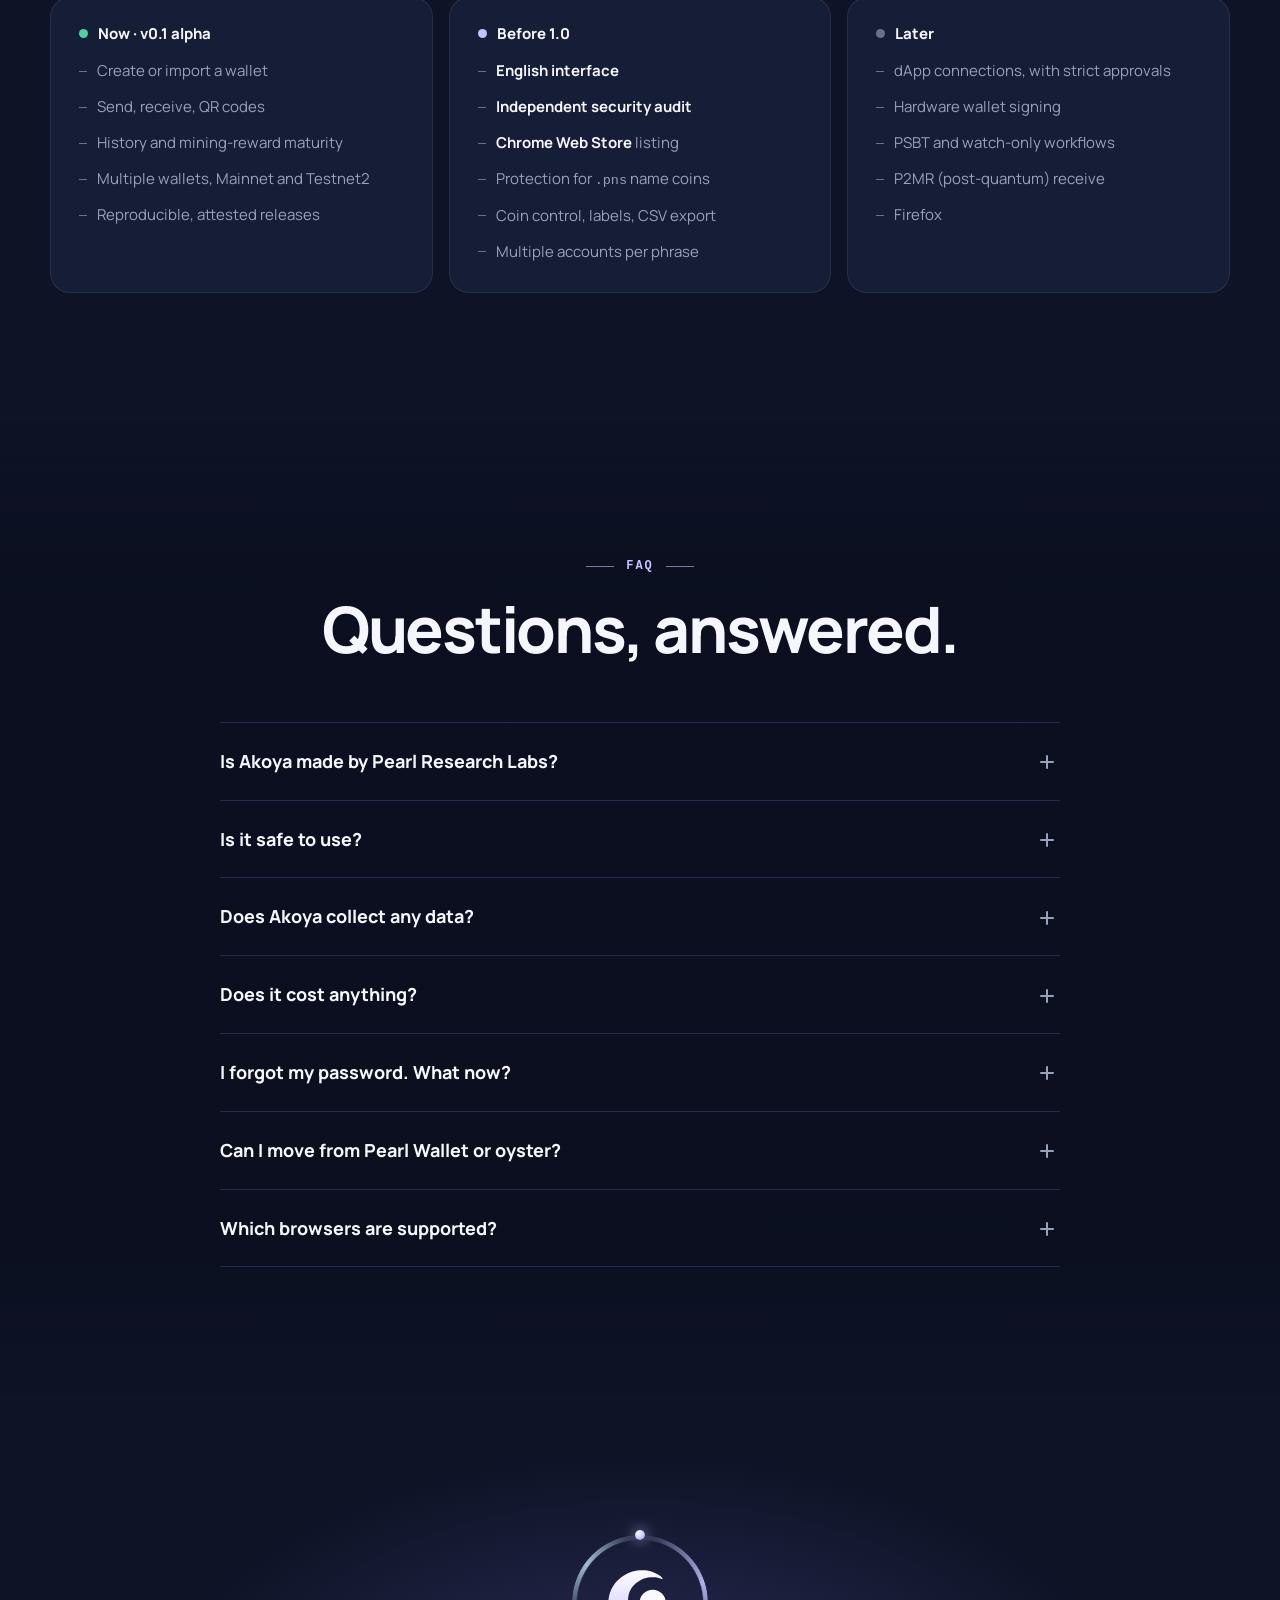
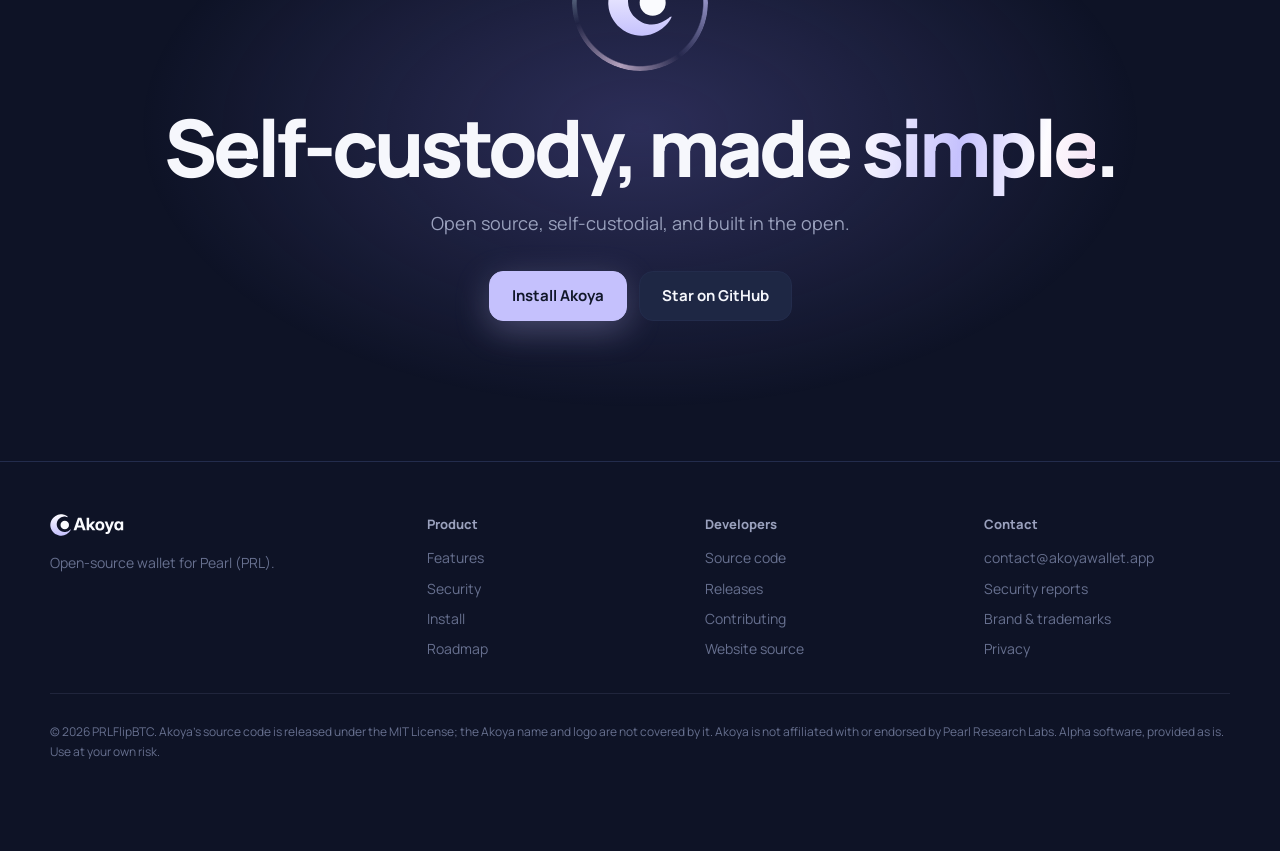
==== commit c553f6ce: "add privacy policy page (en + zh) - /privacy/ and /zh/privacy/: the Akoya extension's privacy policy" ====
--- a/index.html
+++ b/index.html
@@ -25,7 +25,7 @@
   <meta property="og:image:width" content="1200">
   <meta property="og:image:height" content="630">
   <meta name="twitter:card" content="summary_large_image">
-  <link rel="stylesheet" href="/assets/site.css?v=ddaee647fb">
+  <link rel="stylesheet" href="/assets/site.css?v=c5e71b8b16">
 </head>
 <body>
 <input type="checkbox" id="still" class="still-toggle" aria-label="Pause animations">
@@ -448,6 +448,7 @@
         <li><a href="mailto:contact@akoyawallet.app">contact@akoyawallet.app</a></li>
         <li><a href="https://github.com/akoya-wallet/akoya-extension/blob/main/SECURITY.md" rel="noopener">Security reports</a></li>
         <li><a href="https://github.com/akoya-wallet/akoya-extension/blob/main/TRADEMARKS.md" rel="noopener">Brand &amp; trademarks</a></li>
+        <li><a href="/privacy/">Privacy</a></li>
       </ul>
     </div>
     <p class="legal">© 2026 PRLFlipBTC. Akoya's source code is released under the MIT License; the Akoya name and logo are not covered by it. Akoya is not affiliated with or endorsed by Pearl Research Labs. Alpha software, provided as is. Use at your own risk.</p>
--- a/assets/site.css
+++ b/assets/site.css
@@ -407,6 +407,30 @@
 footer a:hover { color: var(--text); }
 footer .legal { grid-column: 1 / -1; padding-top: 28px; border-top: 1px solid var(--line-soft); font-size: 12px; line-height: 1.7; }
 
+/* ---------- policy pages (privacy) ---------- */
+.policy { padding: 72px 0 120px; }
+.policy .wrap { max-width: calc(780px + var(--gutter) * 2); }
+.policy h1 { font-size: clamp(38px, 5.4vw, 60px); letter-spacing: -0.045em; font-weight: 800; margin: 0 0 14px; }
+.policy .updated { margin-bottom: 40px; color: var(--faint); font: 500 13px/1.6 var(--mono); letter-spacing: 0.02em; }
+.policy h2 { font-size: 24px; letter-spacing: -0.02em; margin: 56px 0 16px; scroll-margin-top: 96px; }
+.policy p, .policy li { color: var(--muted); font-size: 16px; line-height: 1.75; }
+.policy p, .policy ul, .policy ol { max-width: 70ch; }
+.policy p + p, .policy p + ul, .policy p + ol, .policy ul + p, .policy ol + p { margin-top: 14px; }
+.policy ul, .policy ol { margin: 0; padding-left: 22px; display: grid; gap: 10px; }
+.policy li::marker { color: var(--accent); }
+.policy a { overflow-wrap: anywhere; }
+.policy .table-wrap { margin-top: 4px; overflow-x: auto; border: 1px solid var(--line); border-radius: 16px; background: var(--surface); }
+.policy .table-wrap:focus-visible { outline-offset: 2px; }
+.policy table { width: 100%; min-width: 600px; border-collapse: collapse; font-size: 14.5px; }
+.policy th, .policy td { text-align: left; vertical-align: top; padding: 14px 16px; border-bottom: 1px solid var(--line); line-height: 1.6; }
+.policy thead th { background: var(--surface-2); color: var(--text); font-size: 12px; font-weight: 700; letter-spacing: 0.06em; text-transform: uppercase; }
+.policy tbody th { color: var(--text); font-weight: 650; width: 34%; }
+.policy td { color: var(--muted); }
+.policy td:first-of-type { font-family: var(--mono); font-size: 12.5px; white-space: nowrap; color: var(--accent); }
+.policy tbody tr:last-child th, .policy tbody tr:last-child td { border-bottom: 0; }
+.policy .table-wrap + p { margin-top: 18px; }
+:lang(zh) .policy thead th { letter-spacing: 0.02em; }
+
 /* ---------- keyframes ---------- */
 @keyframes satin { to { background-position: -250% 0; } }
 @keyframes spin { to { --a: 360deg; } }
@@ -491,6 +515,18 @@
   .specs dd { margin-bottom: 10px; }
   footer .wrap { grid-template-columns: minmax(0, 1fr); }
   .closing { padding: 96px 0; }
+  .policy { padding: 44px 0 88px; }
+  .policy h2 { margin-top: 44px; }
+  .policy .table-wrap { overflow: visible; }
+  .policy table, .policy tbody, .policy tr, .policy th, .policy td { display: block; min-width: 0; width: auto; }
+  .policy thead { position: absolute; width: 1px; height: 1px; overflow: hidden; clip: rect(0 0 0 0); }
+  .policy tbody tr { padding: 16px; border-bottom: 1px solid var(--line); }
+  .policy tbody tr:last-child { border-bottom: 0; }
+  .policy tbody th, .policy td { padding: 0; border: 0; }
+  .policy tbody th { width: auto; margin-bottom: 10px; }
+  .policy td + td { margin-top: 8px; }
+  .policy td::before { content: attr(data-label); display: block; margin-bottom: 2px; font: 600 11px/1.4 var(--font); letter-spacing: 0.06em; text-transform: uppercase; color: var(--faint); }
+  .policy td:first-of-type { white-space: normal; overflow-wrap: anywhere; }
   .motion-btn { right: 12px; bottom: 12px; }
 }
 
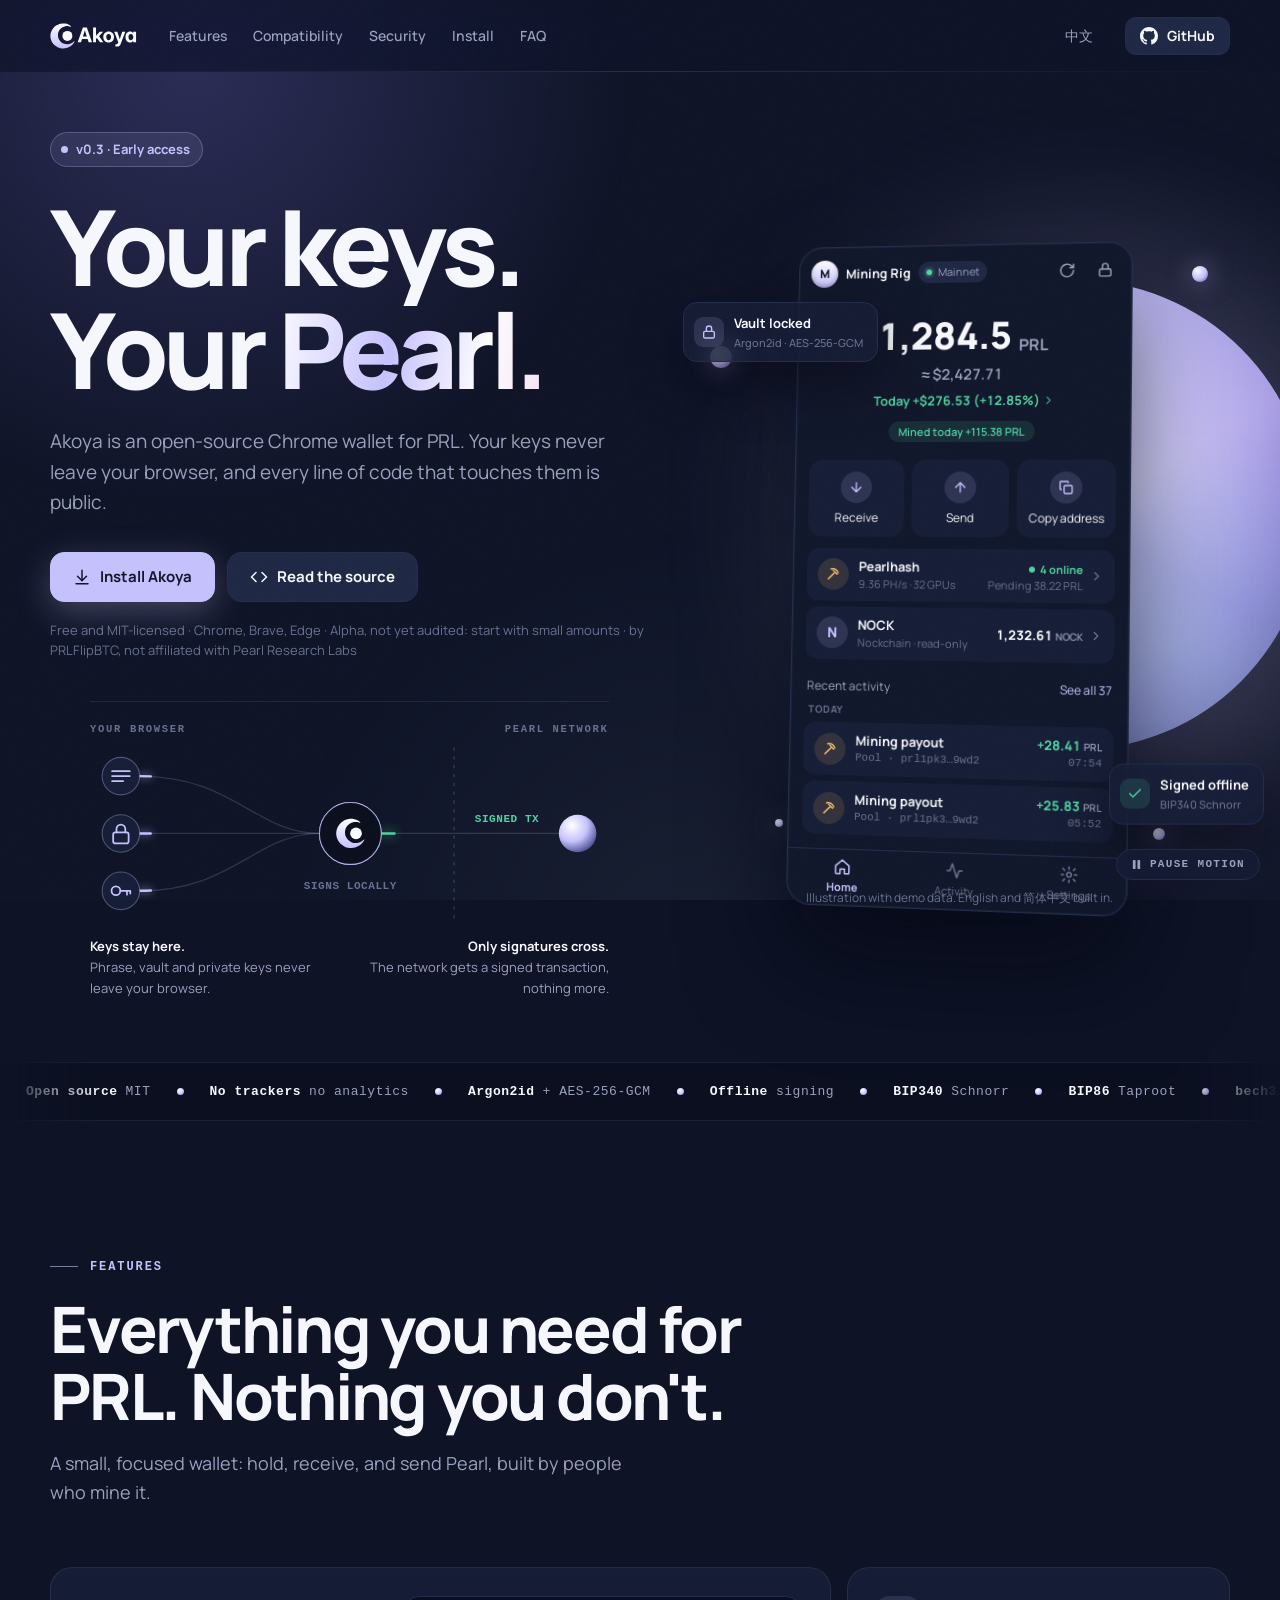
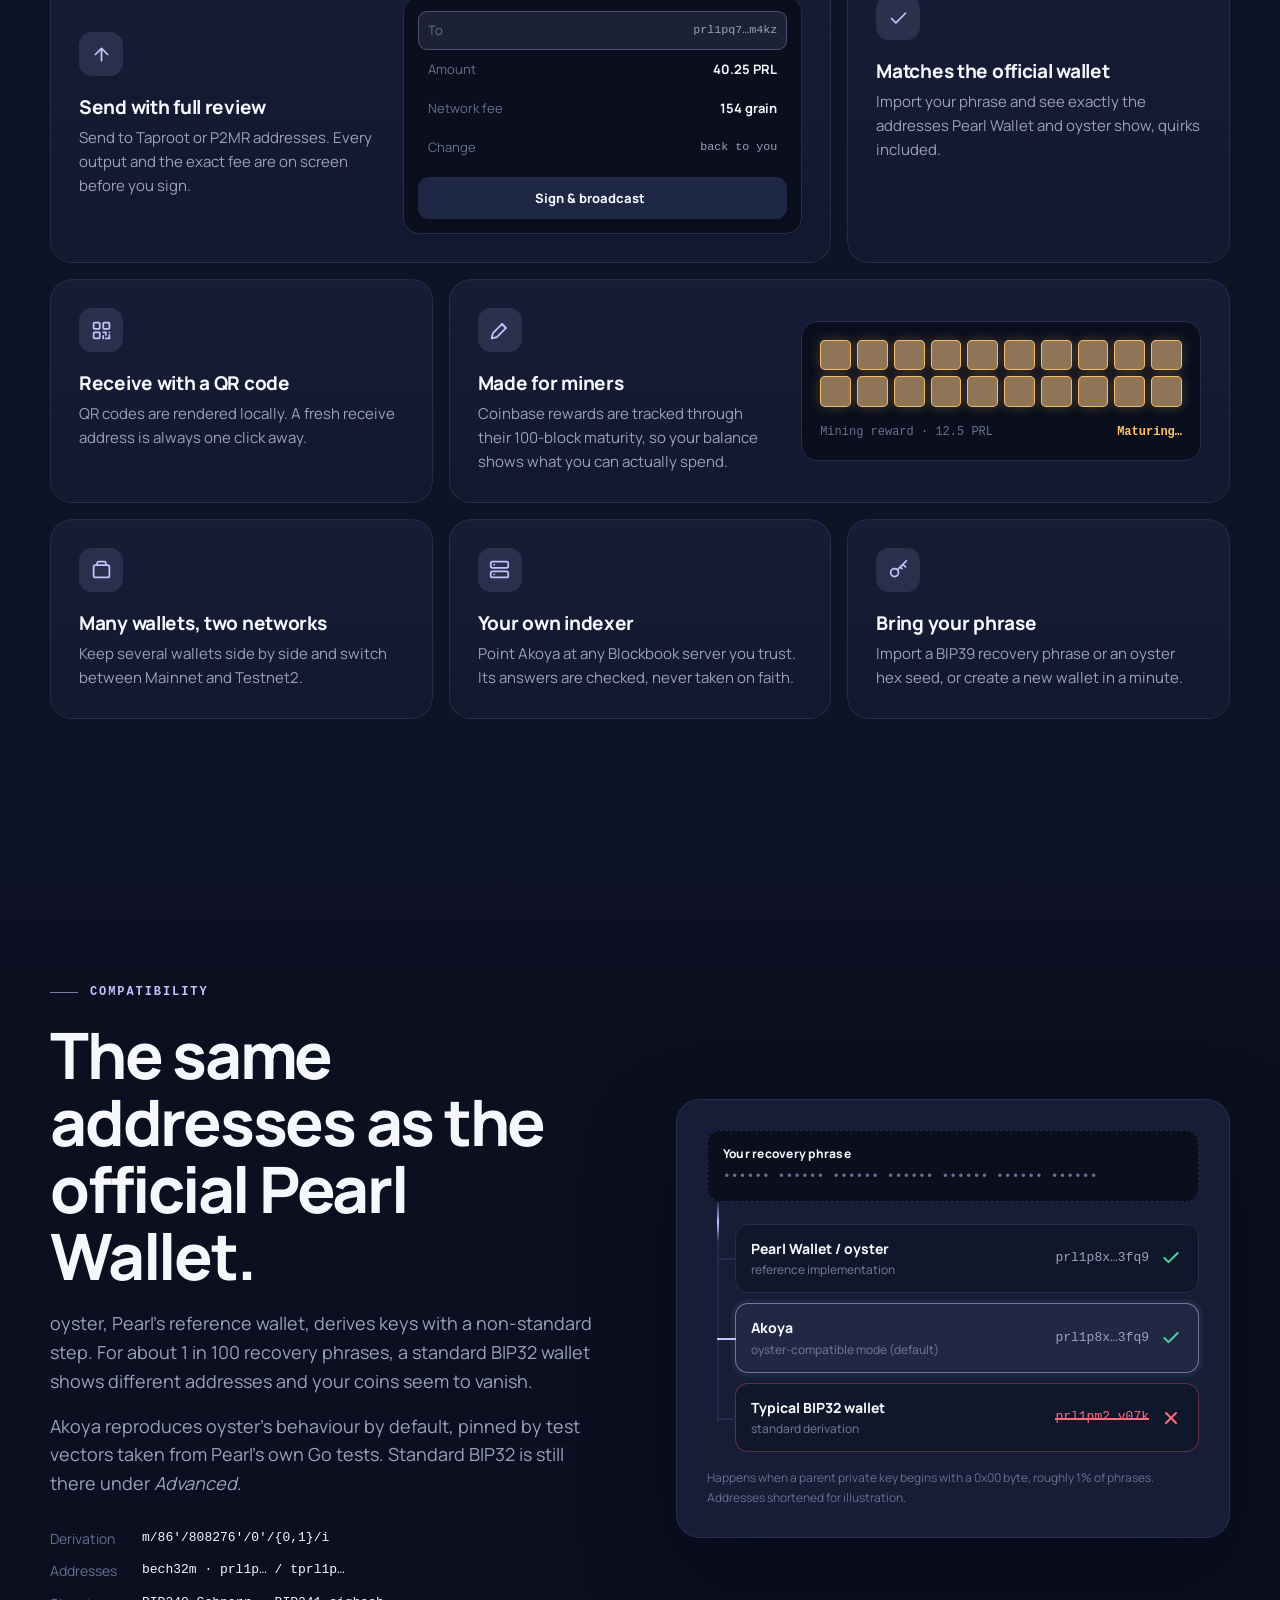
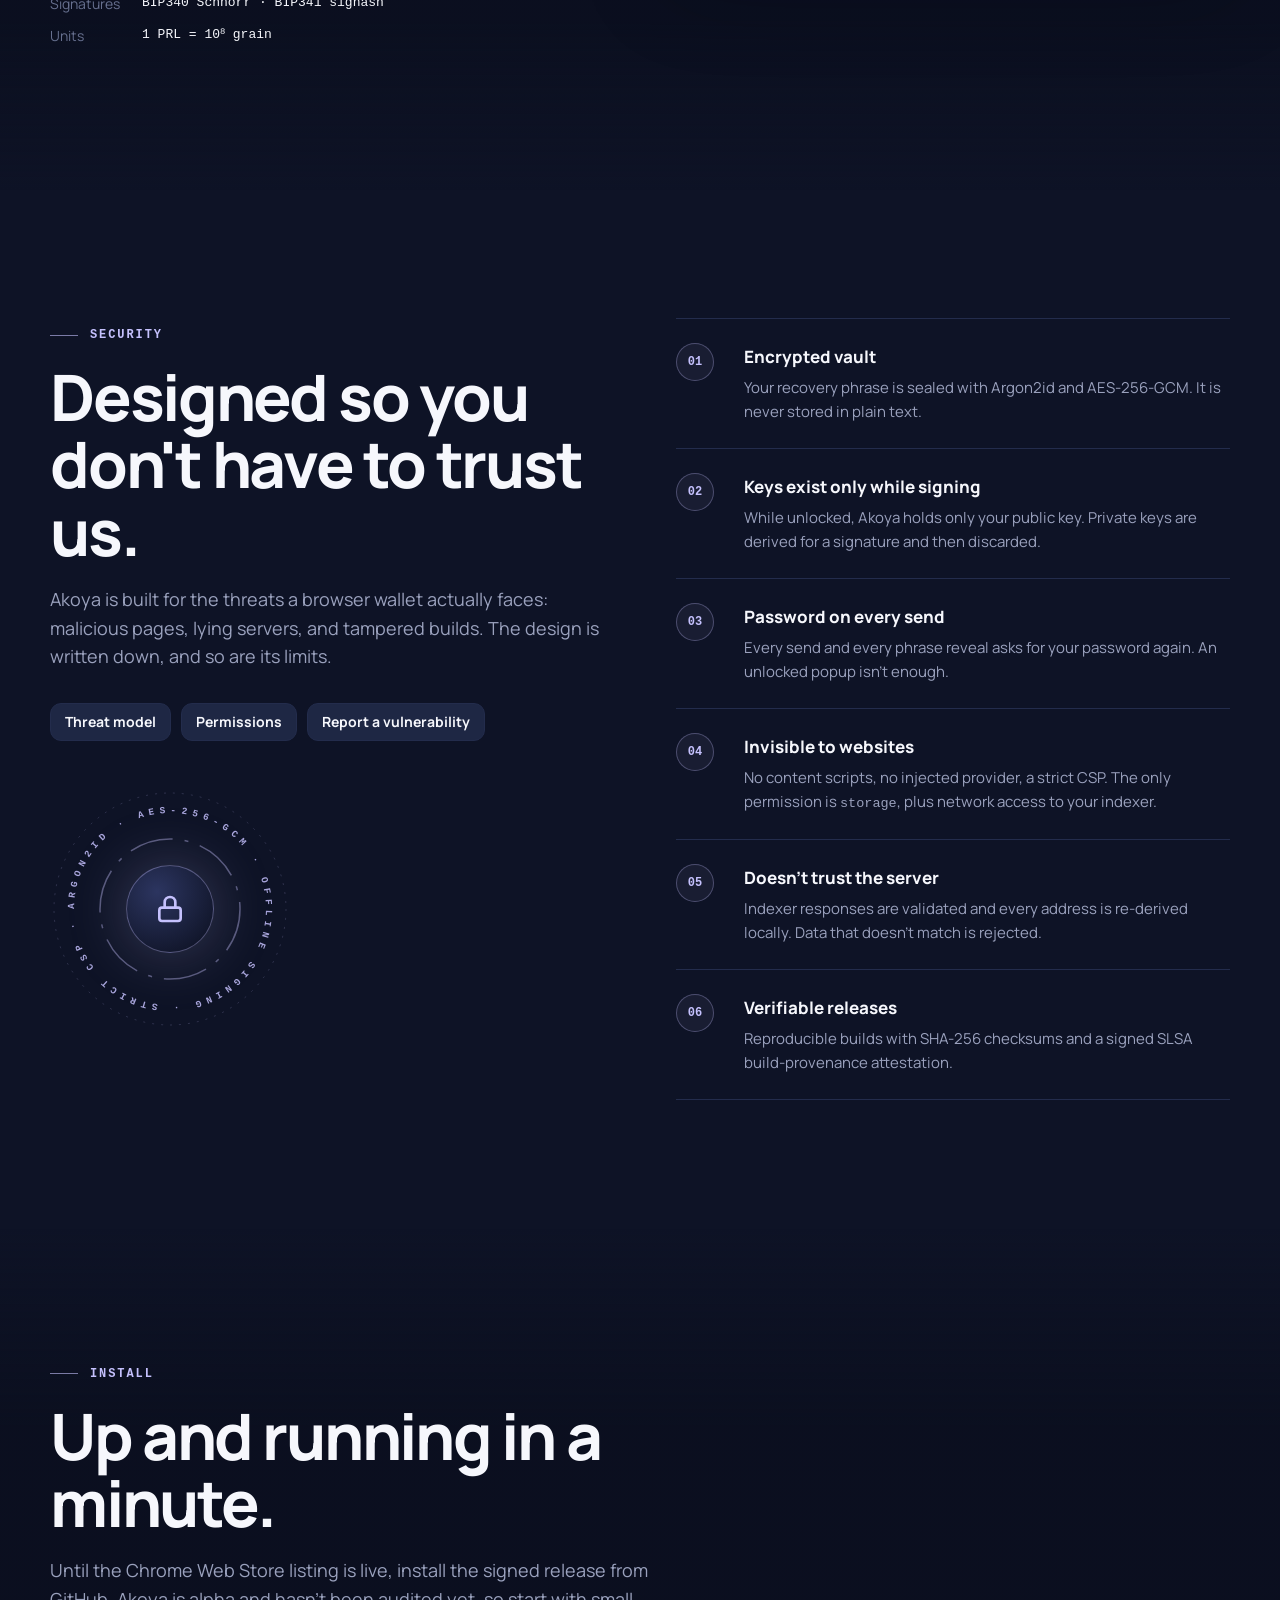
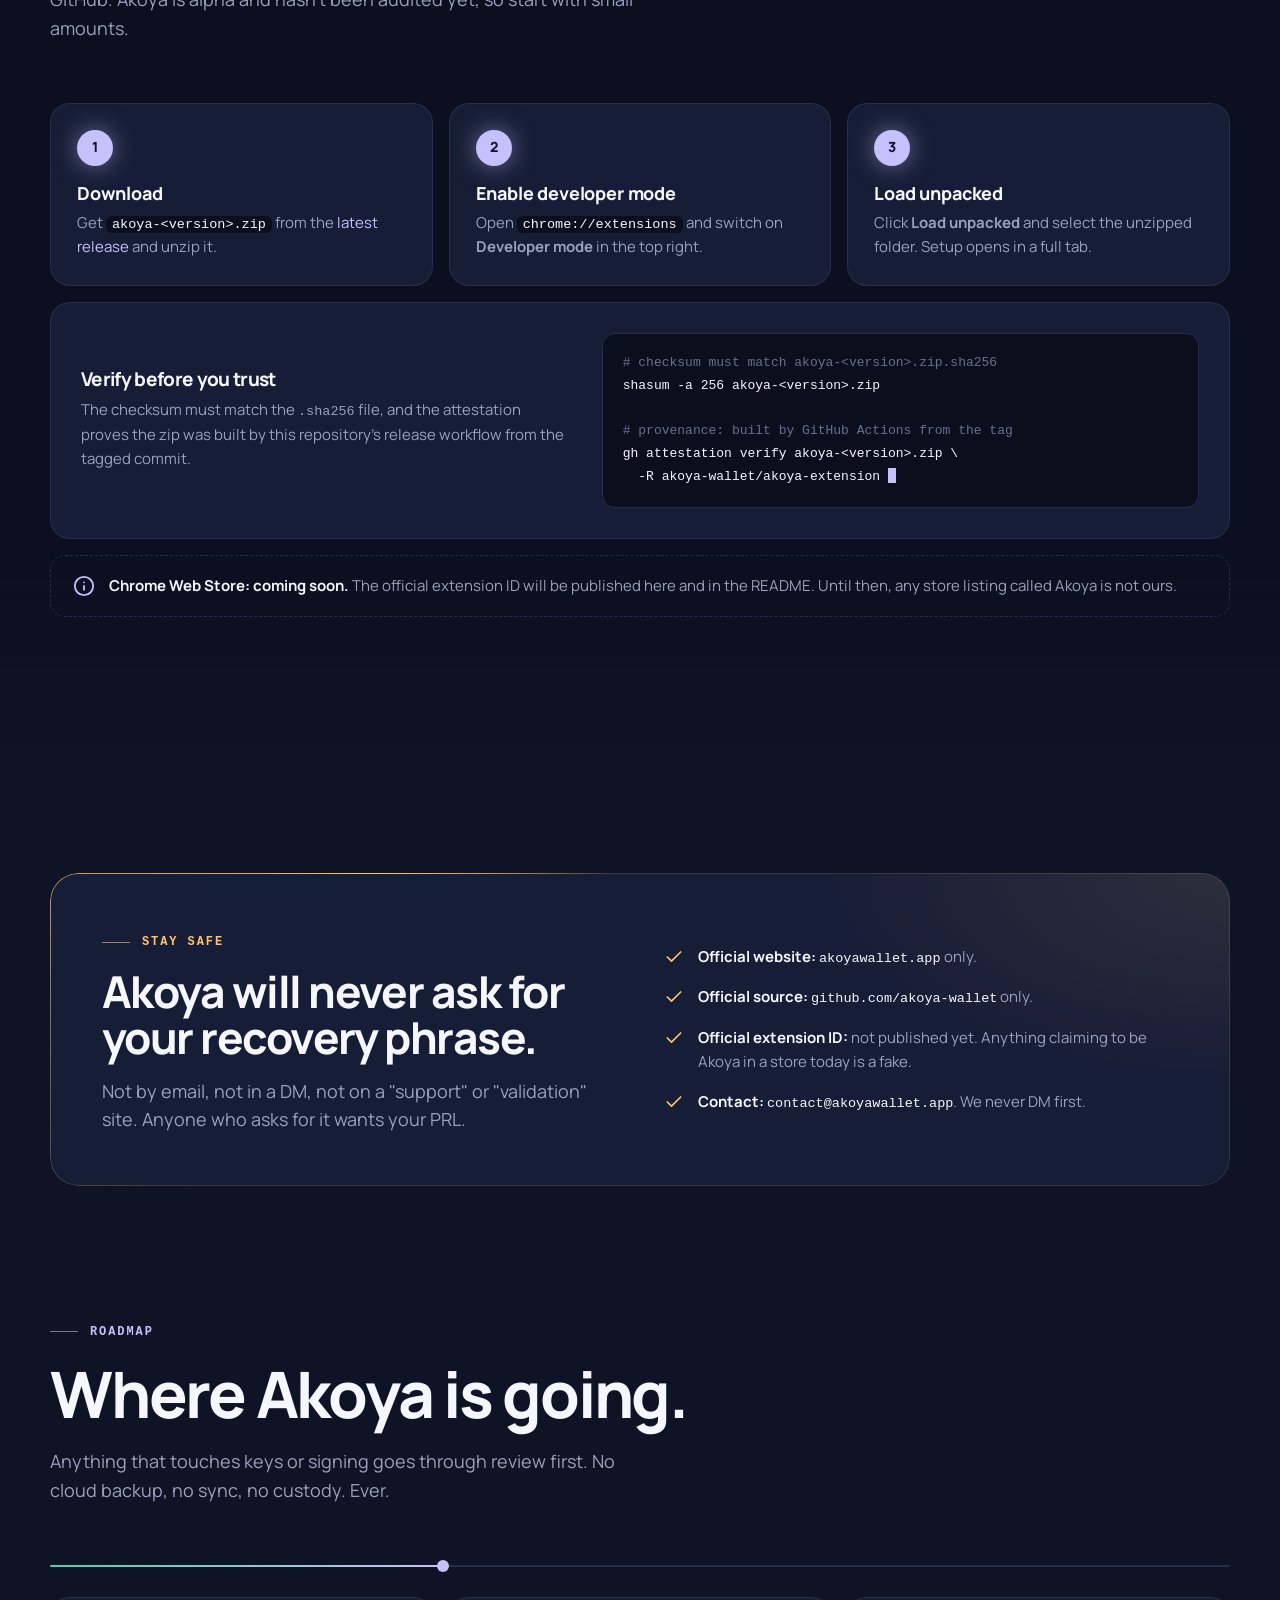
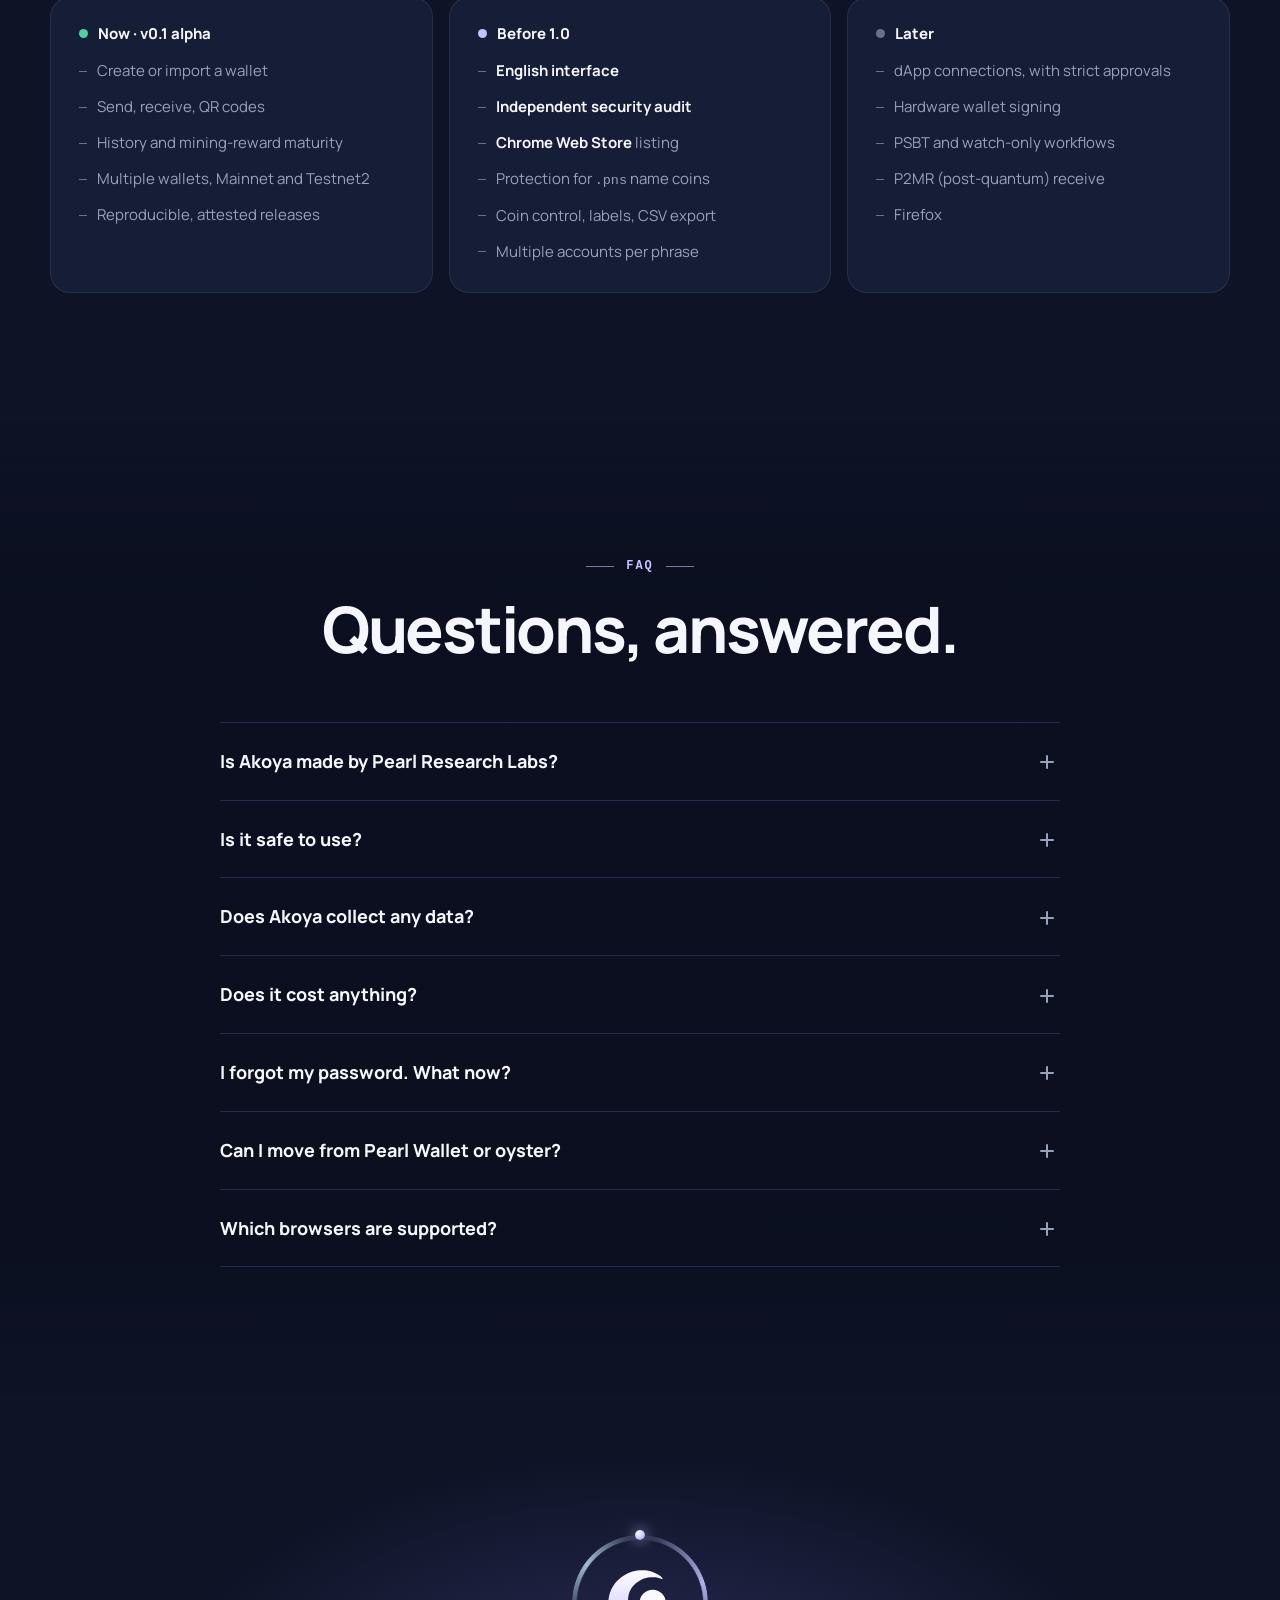
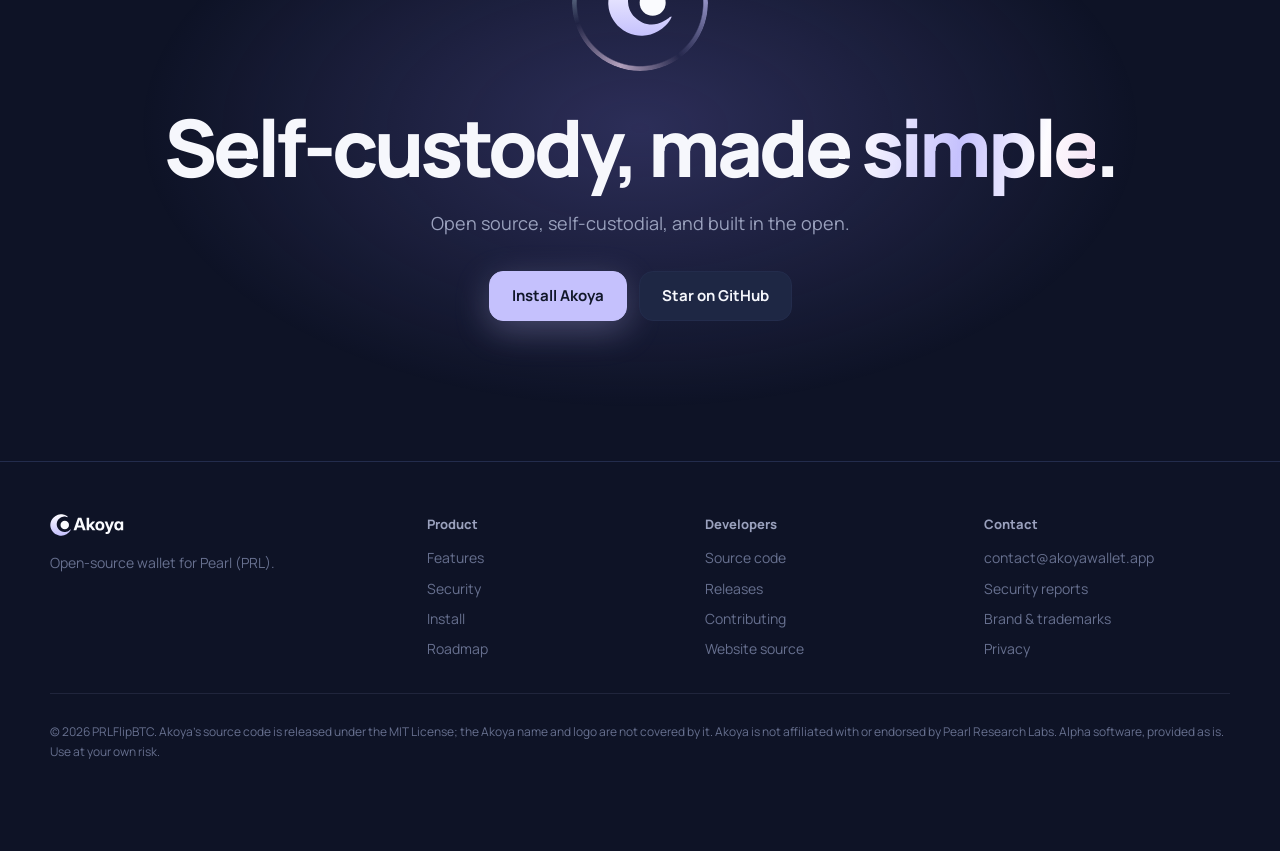
==== commit 9587bf81: "hero: wallet demo mirrors the v0.3 home screen - balance now shows the fiat value, today's P&L (gent" ====
--- a/index.html
+++ b/index.html
@@ -25,7 +25,7 @@
   <meta property="og:image:width" content="1200">
   <meta property="og:image:height" content="630">
   <meta name="twitter:card" content="summary_large_image">
-  <link rel="stylesheet" href="/assets/site.css?v=c5e71b8b16">
+  <link rel="stylesheet" href="/assets/site.css?v=a0ab0a6e37">
 </head>
 <body>
 <input type="checkbox" id="still" class="still-toggle" aria-label="Pause animations">
@@ -58,7 +58,7 @@
   <div class="wrap">
     <div>
       <div class="hero-top">
-        <span class="badge"><span class="dot"></span>v0.1 · Early access</span>
+        <span class="badge"><span class="dot"></span>v0.3 · Early access</span>
       </div>
       <h1 class="display"><span class="line intro"><span>Your keys.</span></span><span class="line intro"><span>Your <span class="satin">Pearl.</span></span></span></h1>
       <p class="lede">Akoya is an open-source Chrome wallet for PRL. Your keys never leave your browser, and every line of code that touches them is public.</p>
@@ -106,37 +106,49 @@
       <div class="device">
         <div class="popup">
           <div class="bar">
-            <span class="acct"><span class="avatar">M</span>Main wallet</span>
-            <span class="pill">Mainnet</span>
+            <span class="acct"><span class="avatar">M</span>Mining Rig</span>
+            <span class="pill"><i></i>Mainnet</span>
             <span class="grow"></span>
             <span class="ib spin"><svg viewBox="0 0 24 24" fill="none" stroke="currentColor" stroke-width="2" stroke-linecap="round" stroke-linejoin="round" aria-hidden="true"><path d="M21 12a9 9 0 1 1-2.64-6.36L21 8M21 3v5h-5"/></svg></span>
             <span class="ib"><svg viewBox="0 0 24 24" fill="none" stroke="currentColor" stroke-width="2" stroke-linecap="round" stroke-linejoin="round" aria-hidden="true"><rect x="4" y="11" width="16" height="10" rx="2"/><path d="M8 11V7a4 4 0 0 1 8 0v4"/></svg></span>
           </div>
           <div class="balance">
             <div class="amount"><span class="odo n1 o1"><span><span>0</span><span>1</span><span>2</span><span>3</span><span>4</span><span>5</span><span>6</span><span>7</span><span>8</span><span>9</span></span></span>,<span class="odo n2 o2"><span><span>0</span><span>1</span><span>2</span><span>3</span><span>4</span><span>5</span><span>6</span><span>7</span><span>8</span><span>9</span></span></span><span class="odo n8 o3"><span><span>0</span><span>1</span><span>2</span><span>3</span><span>4</span><span>5</span><span>6</span><span>7</span><span>8</span><span>9</span></span></span><span class="odo n4 o4"><span><span>0</span><span>1</span><span>2</span><span>3</span><span>4</span><span>5</span><span>6</span><span>7</span><span>8</span><span>9</span></span></span>.<span class="odo n5 o5"><span><span>0</span><span>1</span><span>2</span><span>3</span><span>4</span><span>5</span><span>6</span><span>7</span><span>8</span><span>9</span></span></span><span class="unit">PRL</span></div>
-            <div class="sub">12.5 PRL mining reward maturing<div class="mature"><i></i></div></div>
+            <div class="fiat">≈ $2,427.71</div>
+            <div class="pnl">Today +$276.53 (+12.85%)<svg viewBox="0 0 24 24" fill="none" stroke="currentColor" stroke-width="2" stroke-linecap="round" stroke-linejoin="round" aria-hidden="true"><path d="M9 18l6-6-6-6"/></svg></div>
+            <div class="mchip">Mined today +115.38 PRL</div>
           </div>
           <div class="actions">
             <span class="action"><span class="ic"><svg viewBox="0 0 24 24" fill="none" stroke="currentColor" stroke-width="2" stroke-linecap="round" stroke-linejoin="round" aria-hidden="true"><path d="M12 5v14M5 12l7 7 7-7"/></svg></span>Receive</span>
             <span class="action"><span class="ic"><svg viewBox="0 0 24 24" fill="none" stroke="currentColor" stroke-width="2" stroke-linecap="round" stroke-linejoin="round" aria-hidden="true"><path d="M12 19V5M5 12l7-7 7 7"/></svg></span>Send</span>
             <span class="action"><span class="ic"><svg viewBox="0 0 24 24" fill="none" stroke="currentColor" stroke-width="2" stroke-linecap="round" stroke-linejoin="round" aria-hidden="true"><rect x="9" y="9" width="12" height="12" rx="2"/><path d="M5 15H4a1 1 0 0 1-1-1V4a1 1 0 0 1 1-1h10a1 1 0 0 1 1 1v1"/></svg></span>Copy address</span>
           </div>
-          <div class="sect"><span>Recent activity</span><span>All 38</span></div>
+          <div class="list assets">
+            <div class="item">
+              <span class="tx mine"><svg viewBox="0 0 24 24" fill="none" stroke="currentColor" stroke-width="2" stroke-linecap="round" stroke-linejoin="round" aria-hidden="true"><path d="M4.5 19.5 13.5 10.5"/><path d="M8.5 4.5c4.6-1.6 9.6 1.4 11 6"/><path d="M11.5 6.2l6.3 6.3"/></svg></span>
+              <div class="grow"><div class="t">Pearlhash</div><div class="m sans">9.36 PH/s · 32 GPUs</div></div>
+              <div class="r"><div class="on"><i></i>4 online</div><div class="m sans">Pending 38.22 PRL</div></div>
+              <span class="chev"><svg viewBox="0 0 24 24" fill="none" stroke="currentColor" stroke-width="2" stroke-linecap="round" stroke-linejoin="round" aria-hidden="true"><path d="M9 18l6-6-6-6"/></svg></span>
+            </div>
+            <div class="item">
+              <span class="tx nk">N</span>
+              <div class="grow"><div class="t">NOCK</div><div class="m sans">Nockchain · read-only</div></div>
+              <div class="v">1,232.61<small>NOCK</small></div>
+              <span class="chev"><svg viewBox="0 0 24 24" fill="none" stroke="currentColor" stroke-width="2" stroke-linecap="round" stroke-linejoin="round" aria-hidden="true"><path d="M9 18l6-6-6-6"/></svg></span>
+            </div>
+          </div>
+          <div class="sect"><span>Recent activity</span><span>See all 37</span></div>
+          <div class="day">Today</div>
           <div class="list">
             <div class="item fresh">
-              <span class="tx in"><svg viewBox="0 0 24 24" fill="none" stroke="currentColor" stroke-width="2" stroke-linecap="round" stroke-linejoin="round" aria-hidden="true"><path d="M12 5v14M5 12l7 7 7-7"/></svg></span>
-              <div class="grow"><div class="t">Received</div><div class="m">prl1p…7hx2 · just now</div></div>
-              <div class="v in">+250</div>
+              <span class="tx mine"><svg viewBox="0 0 24 24" fill="none" stroke="currentColor" stroke-width="2" stroke-linecap="round" stroke-linejoin="round" aria-hidden="true"><path d="M4.5 19.5 13.5 10.5"/><path d="M8.5 4.5c4.6-1.6 9.6 1.4 11 6"/><path d="M11.5 6.2l6.3 6.3"/></svg></span>
+              <div class="grow"><div class="t">Mining payout</div><div class="m">Pool · prl1pk3…9wd2</div></div>
+              <div class="r"><div class="v in">+28.41<small>PRL</small></div><div class="m">07:54</div></div>
             </div>
             <div class="item">
-              <span class="tx mine"><svg viewBox="0 0 24 24" fill="none" stroke="currentColor" stroke-width="2" stroke-linecap="round" stroke-linejoin="round" aria-hidden="true"><path d="M14.5 4.5l5 5M3 21l6-1.5L19.5 9 15 4.5 4.5 15z"/></svg></span>
-              <div class="grow"><div class="t">Mining reward</div><div class="m">immature · 2h ago</div></div>
-              <div class="v">+12.5</div>
-            </div>
-            <div class="item">
-              <span class="tx out"><svg viewBox="0 0 24 24" fill="none" stroke="currentColor" stroke-width="2" stroke-linecap="round" stroke-linejoin="round" aria-hidden="true"><path d="M12 19V5M5 12l7-7 7 7"/></svg></span>
-              <div class="grow"><div class="t">Sent</div><div class="m">prl1p…d0ka · 3d ago</div></div>
-              <div class="v">−40.25</div>
+              <span class="tx mine"><svg viewBox="0 0 24 24" fill="none" stroke="currentColor" stroke-width="2" stroke-linecap="round" stroke-linejoin="round" aria-hidden="true"><path d="M4.5 19.5 13.5 10.5"/><path d="M8.5 4.5c4.6-1.6 9.6 1.4 11 6"/><path d="M11.5 6.2l6.3 6.3"/></svg></span>
+              <div class="grow"><div class="t">Mining payout</div><div class="m">Pool · prl1pk3…9wd2</div></div>
+              <div class="r"><div class="v in">+25.83<small>PRL</small></div><div class="m">05:52</div></div>
             </div>
           </div>
           <div class="tabs">
@@ -146,7 +158,7 @@
           </div>
         </div>
       </div>
-      <p class="caption">Illustration. The interface is Chinese today; English ships before 1.0.</p>
+      <p class="caption">Illustration with demo data. English and 简体中文 built in.</p>
     </div>
   </div>
 </section>
--- a/assets/site.css
+++ b/assets/site.css
@@ -152,7 +152,7 @@
 .chip .ci { width: 30px; height: 30px; border-radius: 9px; display: grid; place-items: center; background: rgba(197, 193, 253, 0.14); color: var(--accent); }
 .chip .ci.g { background: rgba(79, 209, 161, 0.14); color: var(--green); }
 .chip .ci svg { width: 16px; height: 16px; }
-.chip.c1 { left: -6px; top: 110px; animation: bob 6s ease-in-out infinite; }
+.chip.c1 { left: -6px; top: 62px; animation: bob 6s ease-in-out infinite; }
 .chip.c2 { right: -34px; bottom: 74px; animation: bob 7s ease-in-out infinite -2.5s; }
 .caption { position: absolute; bottom: 0; left: 0; right: 0; text-align: center; font-size: 12px; color: var(--faint); }
 
@@ -175,10 +175,6 @@
 .odo > span > span { display: block; height: 1em; line-height: 1; }
 .odo.n1 { --to: -1em; } .odo.n2 { --to: -2em; } .odo.n4 { --to: -4em; } .odo.n5 { --to: -5em; } .odo.n8 { --to: -8em; }
 .odo.o2 > span { animation-delay: 0.3s; } .odo.o3 > span { animation-delay: 0.4s; } .odo.o4 > span { animation-delay: 0.5s; } .odo.o5 > span { animation-delay: 0.6s; }
-.popup .sub { margin: 12px auto 0; width: 220px; font-size: 12px; color: var(--amber); }
-.mature { position: relative; height: 4px; margin-top: 8px; border-radius: 4px; background: rgba(255, 196, 107, 0.14); overflow: hidden; }
-.mature i { position: absolute; inset: 0 28% 0 0; border-radius: 4px; background: linear-gradient(90deg, rgba(255, 196, 107, 0.6), var(--amber)); transform-origin: left; animation: grow 2.4s var(--ease) both 0.6s; overflow: hidden; }
-.mature i::after { content: ''; position: absolute; inset: 0; background: linear-gradient(90deg, transparent, rgba(255, 255, 255, 0.75), transparent); transform: translateX(-100%); animation: sheen 2.6s ease-in-out infinite 3s; }
 .popup .actions { display: grid; grid-template-columns: repeat(3, 1fr); gap: 8px; padding: 0 14px; }
 .popup .action { background: var(--surface); border-radius: 14px; padding: 12px 4px 10px; display: flex; flex-direction: column; align-items: center; gap: 6px; font-size: 12px; }
 .popup .action .ic { width: 32px; height: 32px; border-radius: 50%; background: rgba(197, 193, 253, 0.14); color: var(--accent); display: grid; place-items: center; }
@@ -198,6 +194,27 @@
 .popup .m { color: var(--faint); font-size: 11px; font-family: var(--mono); }
 .popup .v { text-align: right; font-weight: 750; font-variant-numeric: tabular-nums; }
 .popup .v.in { color: var(--green); }
+.popup .pill { display: inline-flex; align-items: center; gap: 6px; }
+.popup .pill i { width: 6px; height: 6px; border-radius: 50%; background: var(--green); box-shadow: 0 0 0 3px rgba(79, 209, 161, 0.15); }
+/* value, today's P&L, mined-today chip: arrive after the odometer settles */
+.popup .fiat { margin-top: 10px; font-size: 15px; font-weight: 600; color: var(--muted); font-variant-numeric: tabular-nums; animation: slide-in 0.8s var(--ease) both 1s; }
+.popup .pnl { display: inline-flex; align-items: center; gap: 2px; margin-top: 3px; padding: 3px 6px 3px 10px; border-radius: 999px; font-size: 13px; font-weight: 700; color: var(--green); font-variant-numeric: tabular-nums; animation: slide-in 0.8s var(--ease) both 1.15s, pnl-glow 6s ease-in-out infinite 3s; }
+.popup .pnl svg { width: 13px; height: 13px; opacity: 0.7; }
+.popup .mchip { width: fit-content; margin: 9px auto 0; padding: 5px 10px; border-radius: 999px; font-size: 11px; font-weight: 600; line-height: 1; color: var(--green); background: rgba(79, 209, 161, 0.12); animation: slide-in 0.8s var(--ease) both 1.3s; }
+/* mining pool card + NOCK row */
+.popup .assets { padding: 12px 14px 0; }
+.popup .assets .item:nth-child(1) { animation-delay: 1.4s; } .popup .assets .item:nth-child(2) { animation-delay: 1.55s; }
+.popup .r { text-align: right; flex-shrink: 0; }
+.popup .on { display: inline-flex; align-items: center; gap: 5px; font-size: 11px; font-weight: 700; color: var(--green); }
+.popup .on i { width: 6px; height: 6px; border-radius: 50%; background: currentColor; animation: ping-g 2.4s ease-out infinite 2s; }
+.popup .m.sans { font-family: var(--font); }
+.popup .assets .m { white-space: nowrap; overflow: hidden; text-overflow: ellipsis; }
+.popup .tx.nk { color: var(--accent); background: rgba(197, 193, 253, 0.14); font-weight: 800; font-size: 14px; }
+.popup .v small { margin-left: 3px; font-size: 10px; font-weight: 600; color: var(--muted); }
+.popup .chev { display: grid; color: var(--faint); margin-left: -4px; }
+.popup .chev svg { width: 14px; height: 14px; }
+.popup .day { padding: 0 18px 6px; font-size: 10px; font-weight: 700; letter-spacing: 0.06em; text-transform: uppercase; color: var(--faint); }
+.popup .list:not(.assets) .item:nth-child(1) { animation-delay: 1.75s; } .popup .list:not(.assets) .item:nth-child(2) { animation-delay: 1.9s; }
 .popup .tabs { display: grid; grid-template-columns: repeat(3, 1fr); border-top: 1px solid var(--line); padding: 8px 0 10px; }
 .popup .tabs span { display: flex; flex-direction: column; align-items: center; gap: 3px; font-size: 11px; color: var(--faint); }
 .popup .tabs span.on { color: var(--accent); }
@@ -455,6 +472,7 @@
 @keyframes odo { from { transform: translateY(0); } }
 @keyframes grow { from { transform: scaleX(0); } }
 @keyframes slide-in { from { opacity: 0; transform: translateY(14px); } }
+@keyframes pnl-glow { 0%, 100% { background: transparent; } 35%, 60% { background: rgba(79, 209, 161, 0.12); } }
 @keyframes fresh { 0%, 100% { opacity: 0; } 15%, 45% { opacity: 1; } }
 @keyframes marquee { to { transform: translateX(-50%); } }
 @keyframes rise { from { opacity: 0; transform: translateY(48px); } }
@@ -501,8 +519,10 @@
   .flow-foot { grid-template-columns: minmax(0, 1fr); gap: 10px; }
   .flow-foot p:last-child { text-align: left; }
   .popup { width: 300px; }
-  .chip.c1 { left: -4px; top: 70px; }
-  .chip.c2 { right: -4px; bottom: 110px; }
+  .chip.c1 { left: -4px; top: 2px; }
+  .chip.c2 { display: none; }
+  .popup .assets .m { font-size: 10px; }
+  .popup .assets .item { gap: 8px; padding: 9px 9px 9px 10px; }
   .orb { width: 270px; height: 270px; left: 38%; }
   .bento, .steps, .road { grid-template-columns: minmax(0, 1fr); }
   .card.wide { grid-column: auto; grid-template-columns: minmax(0, 1fr); }
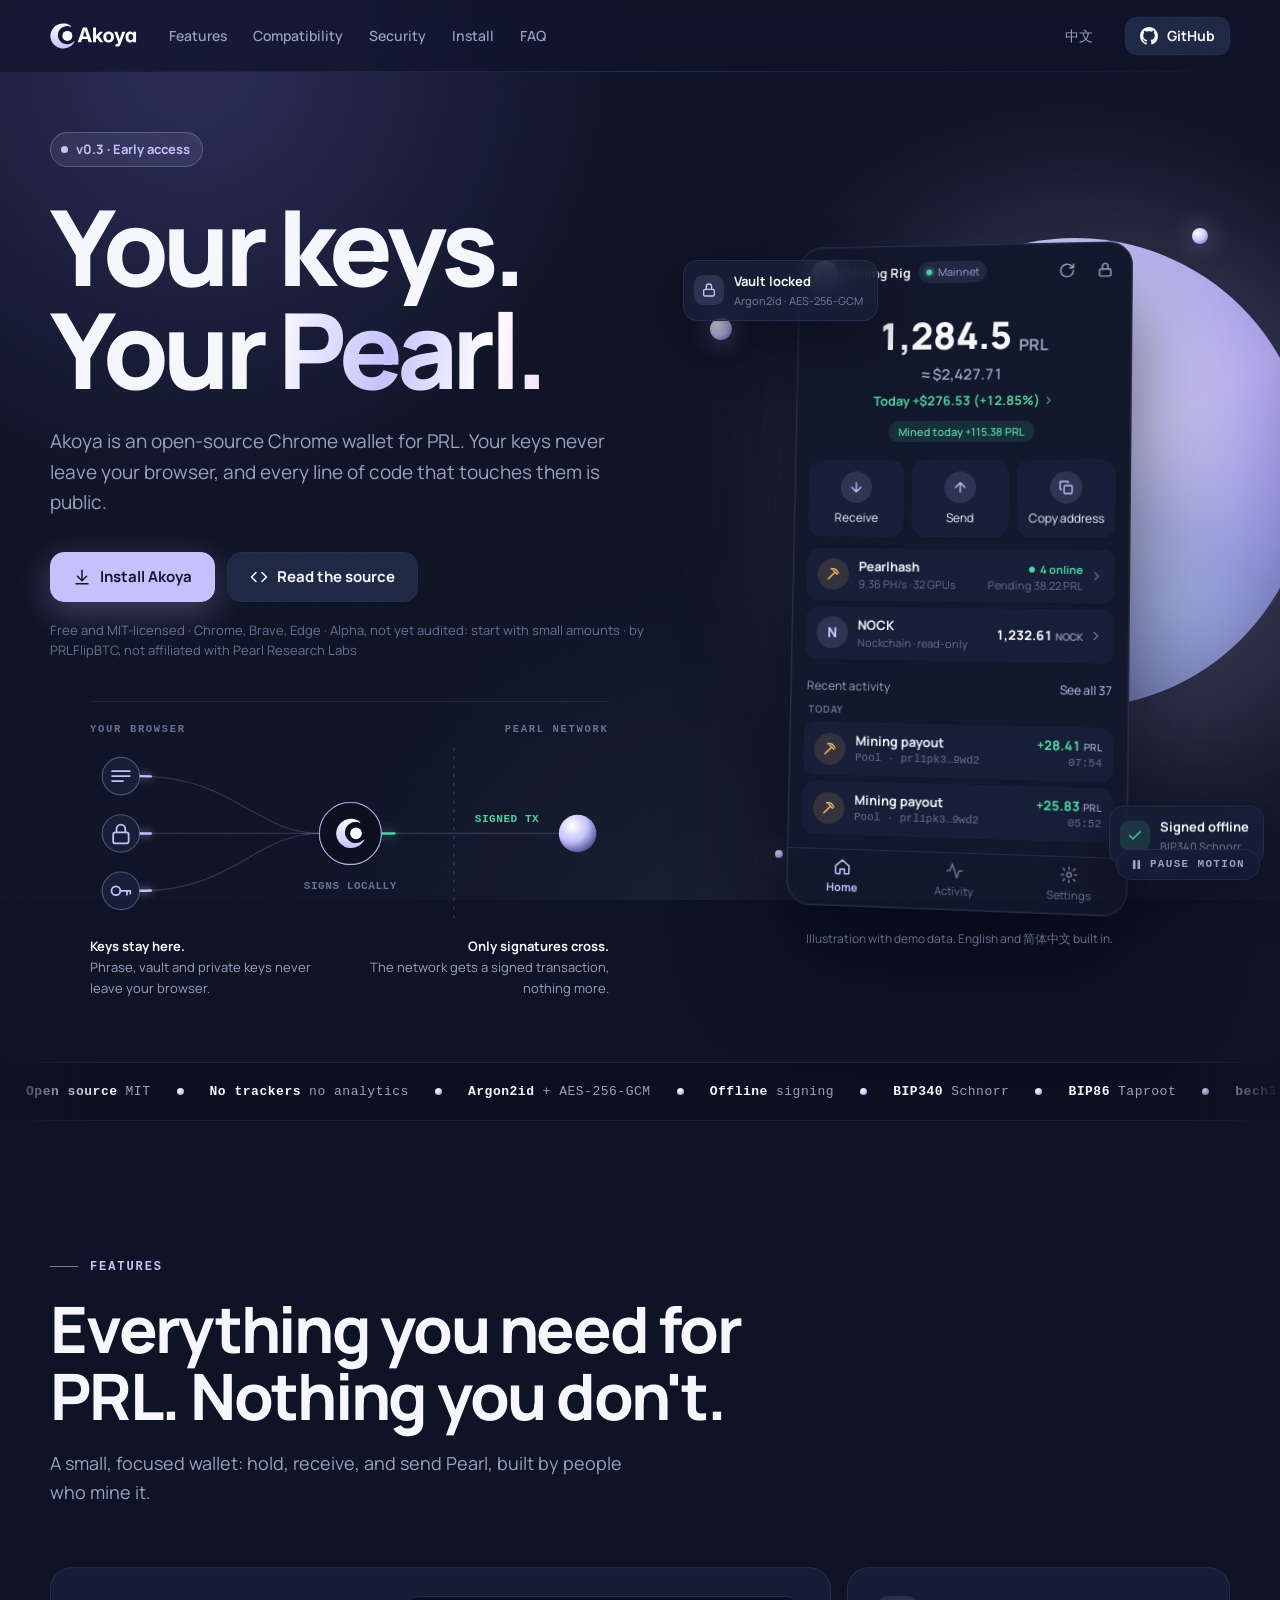
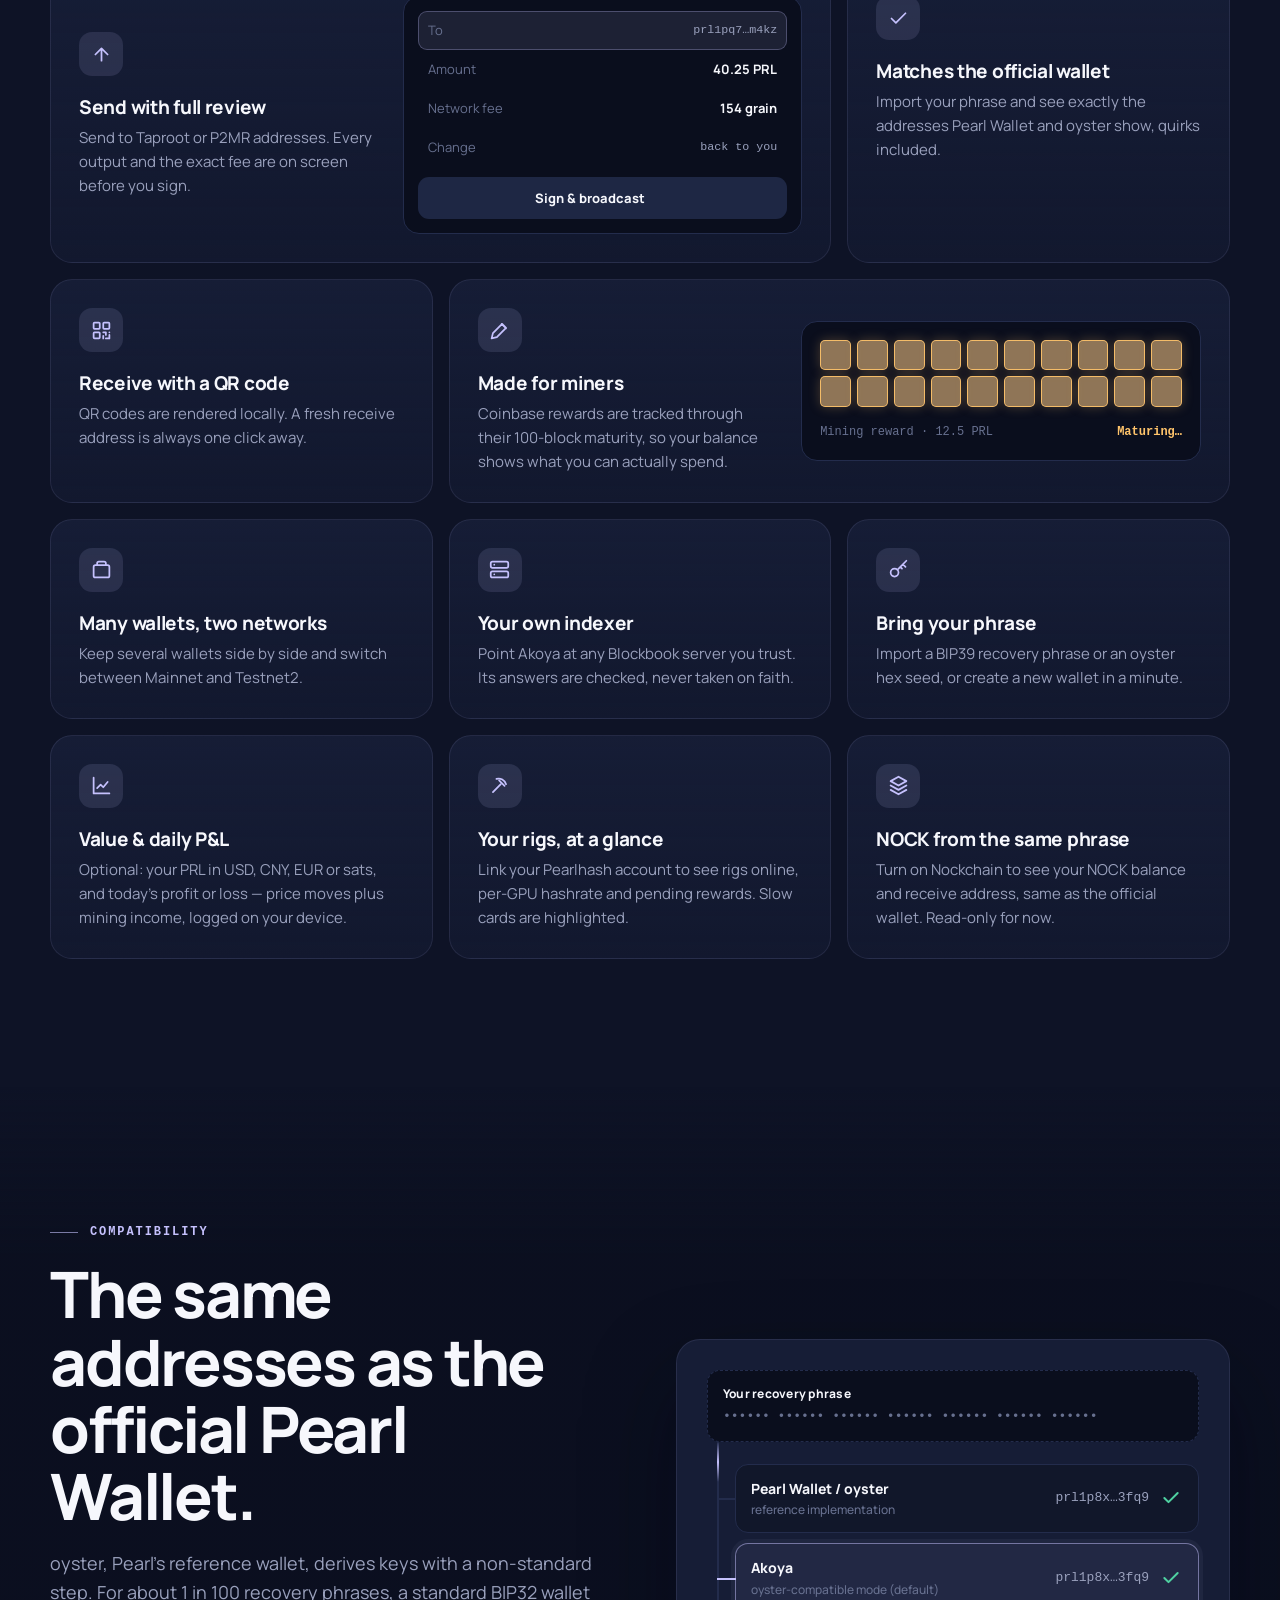
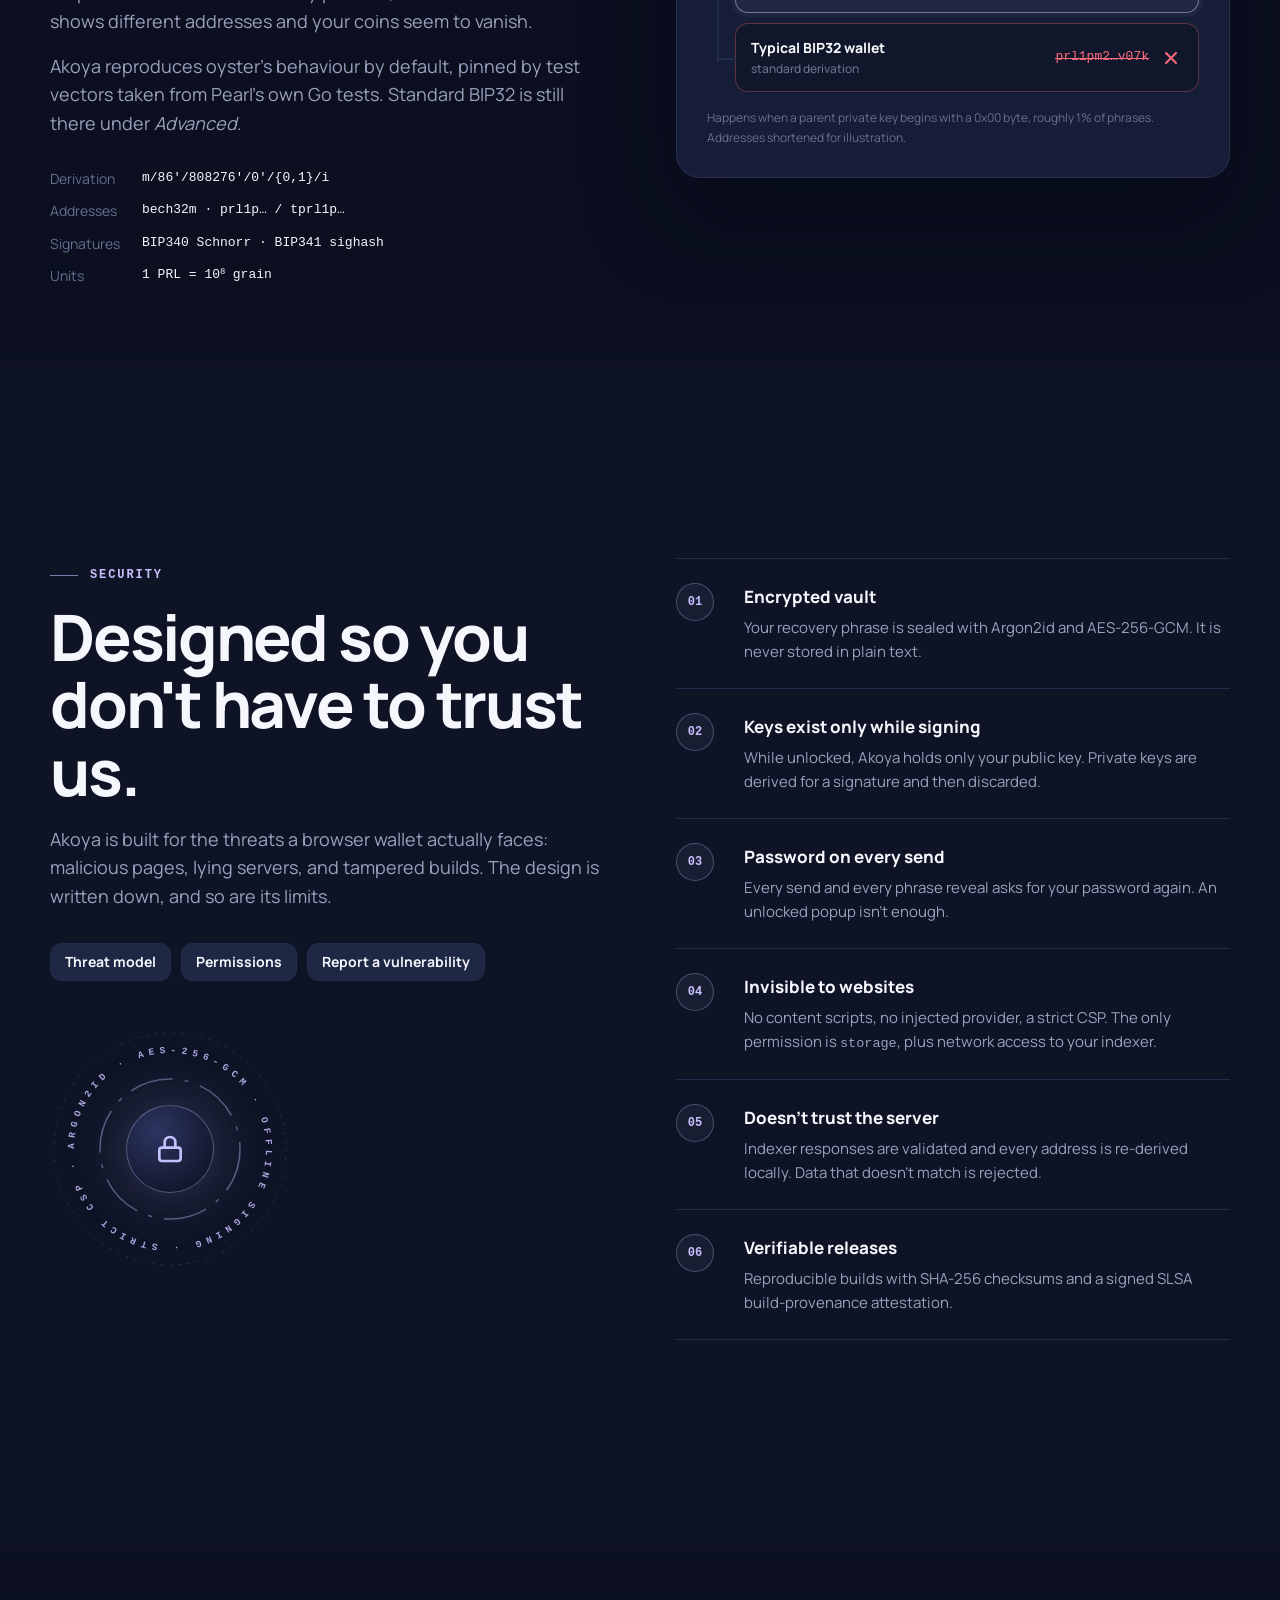
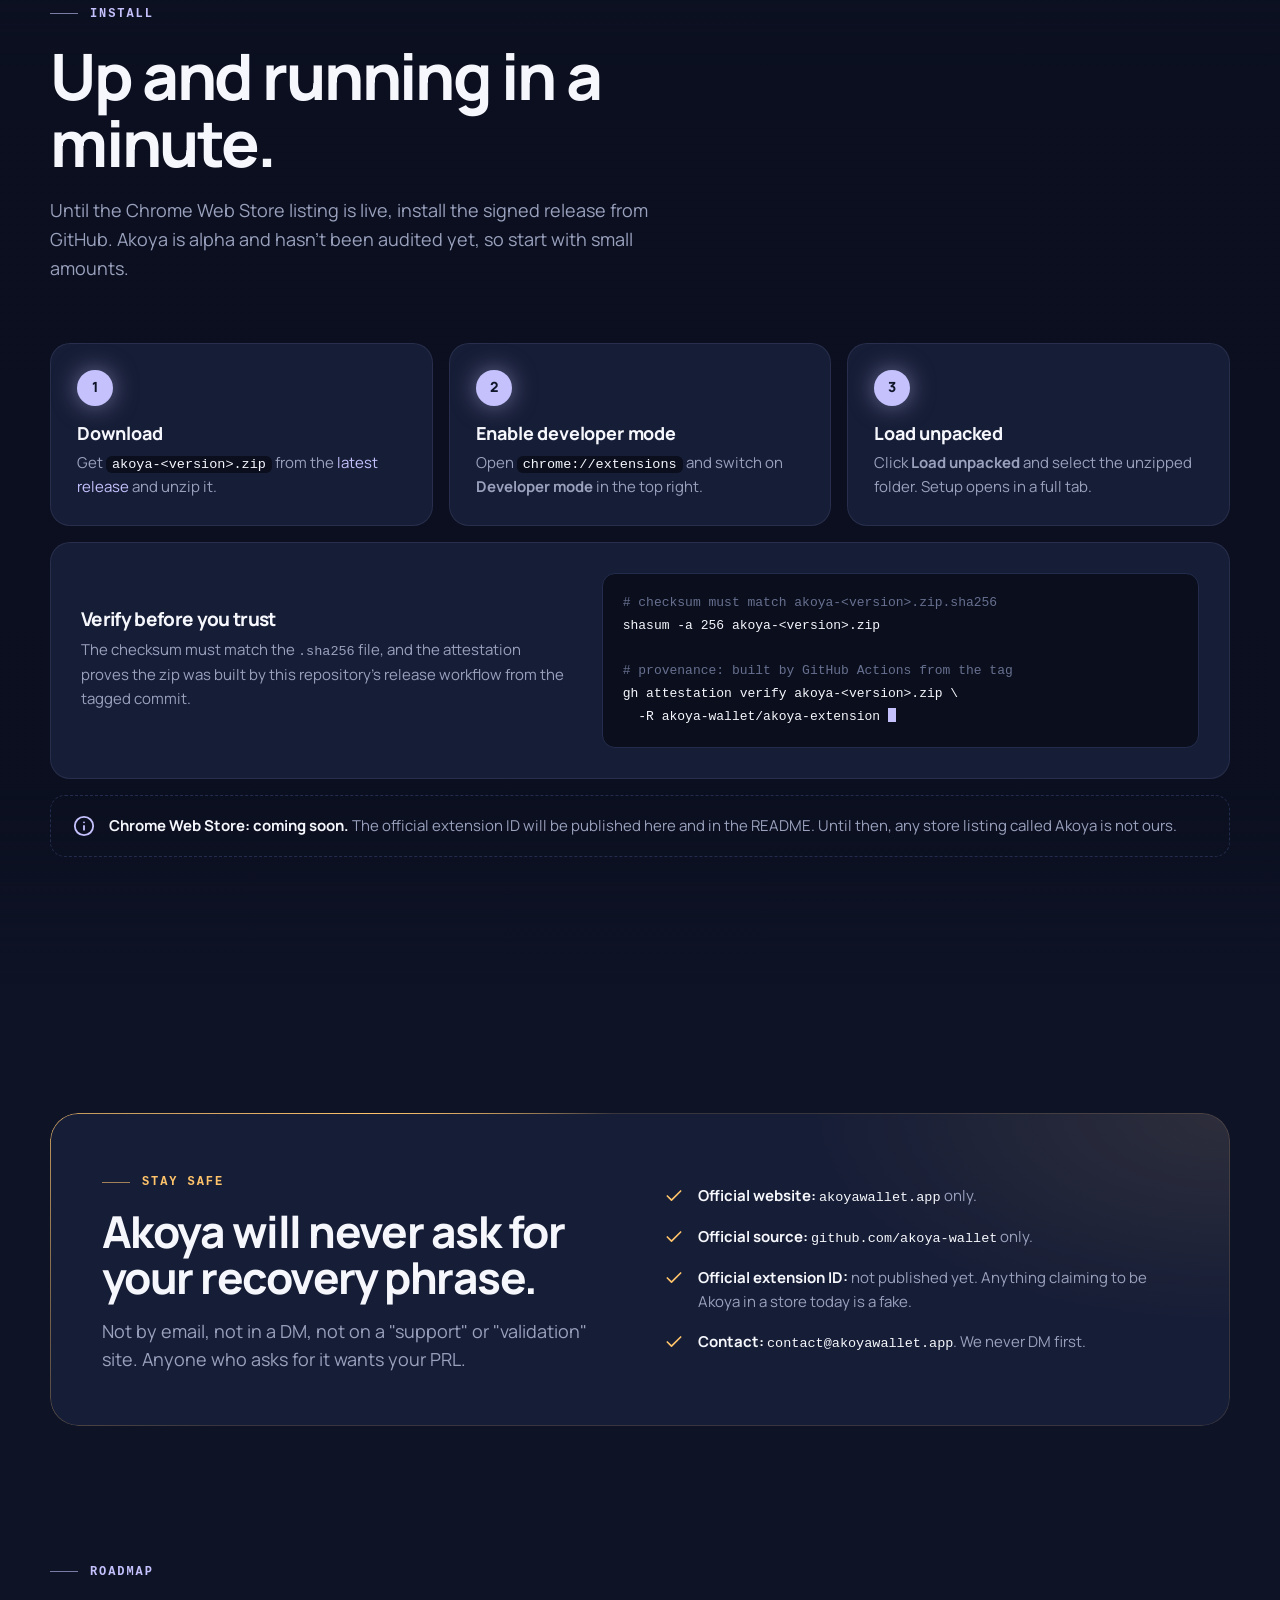
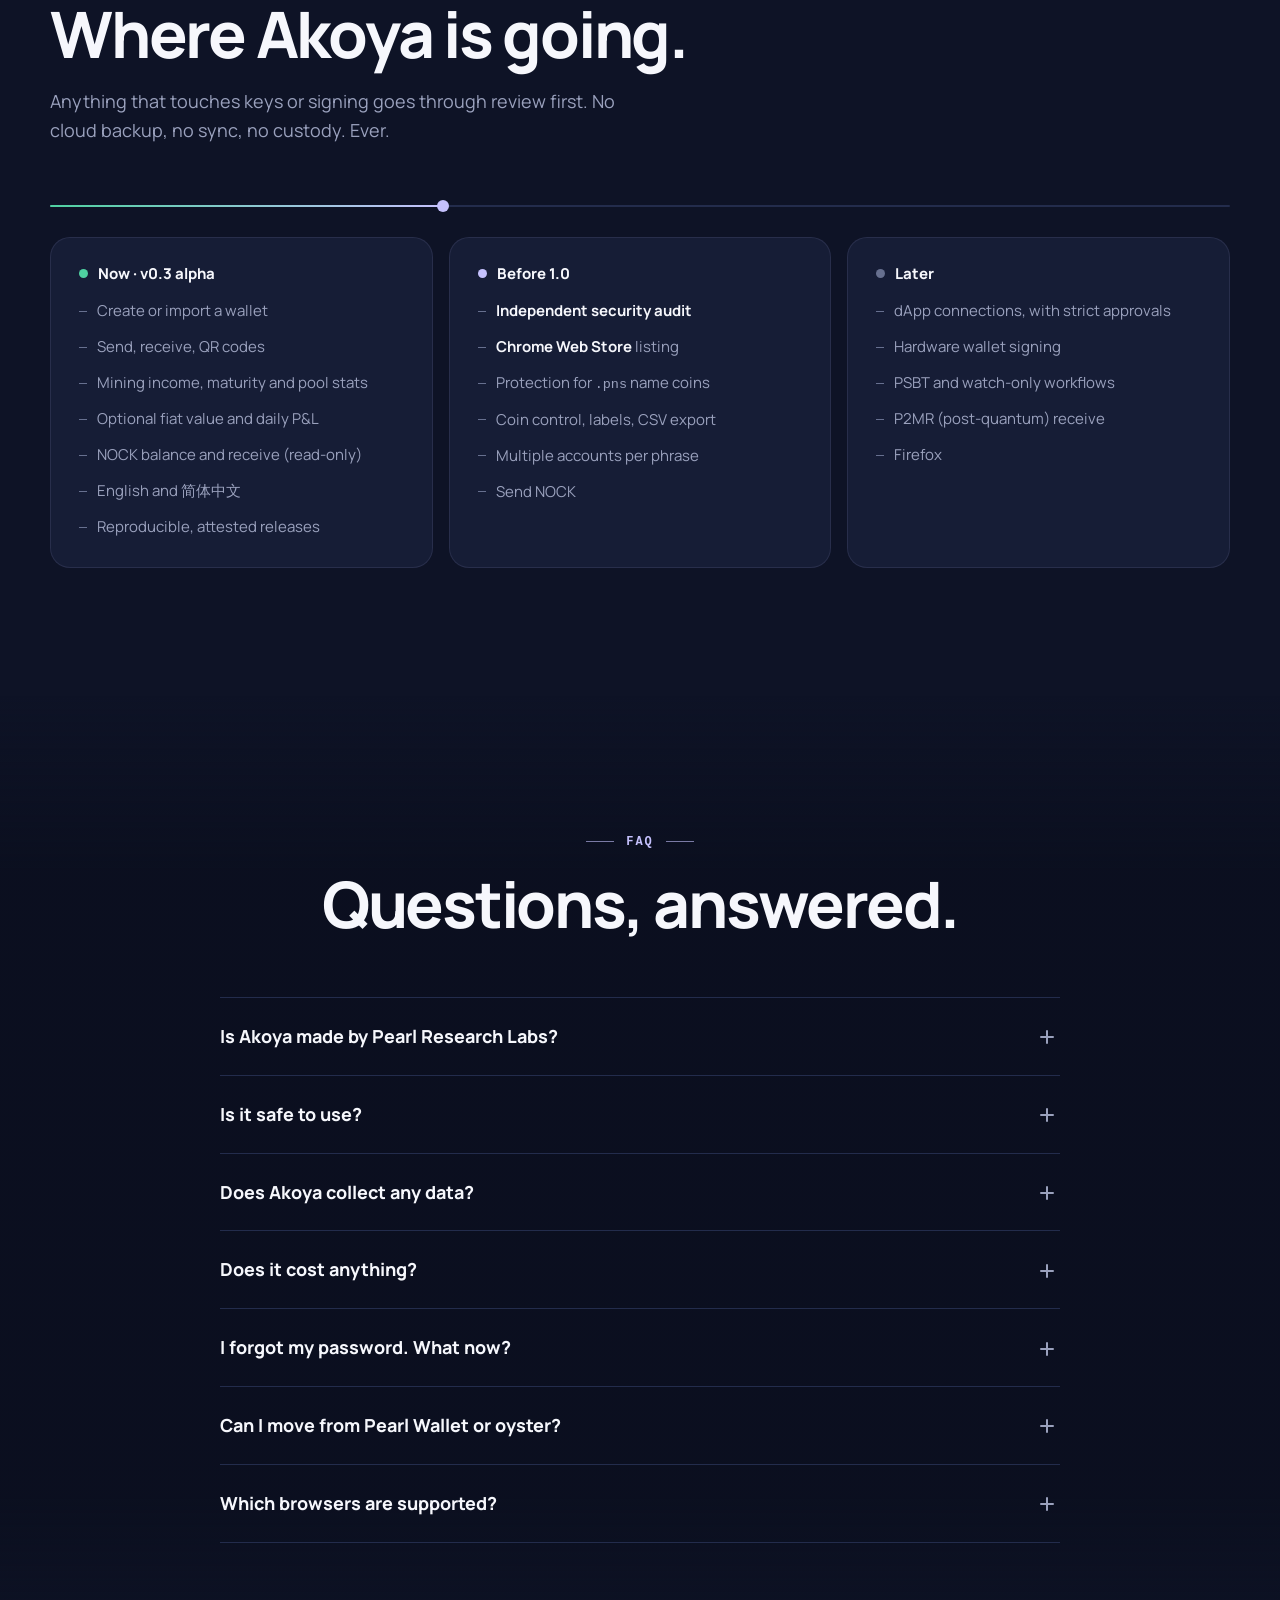
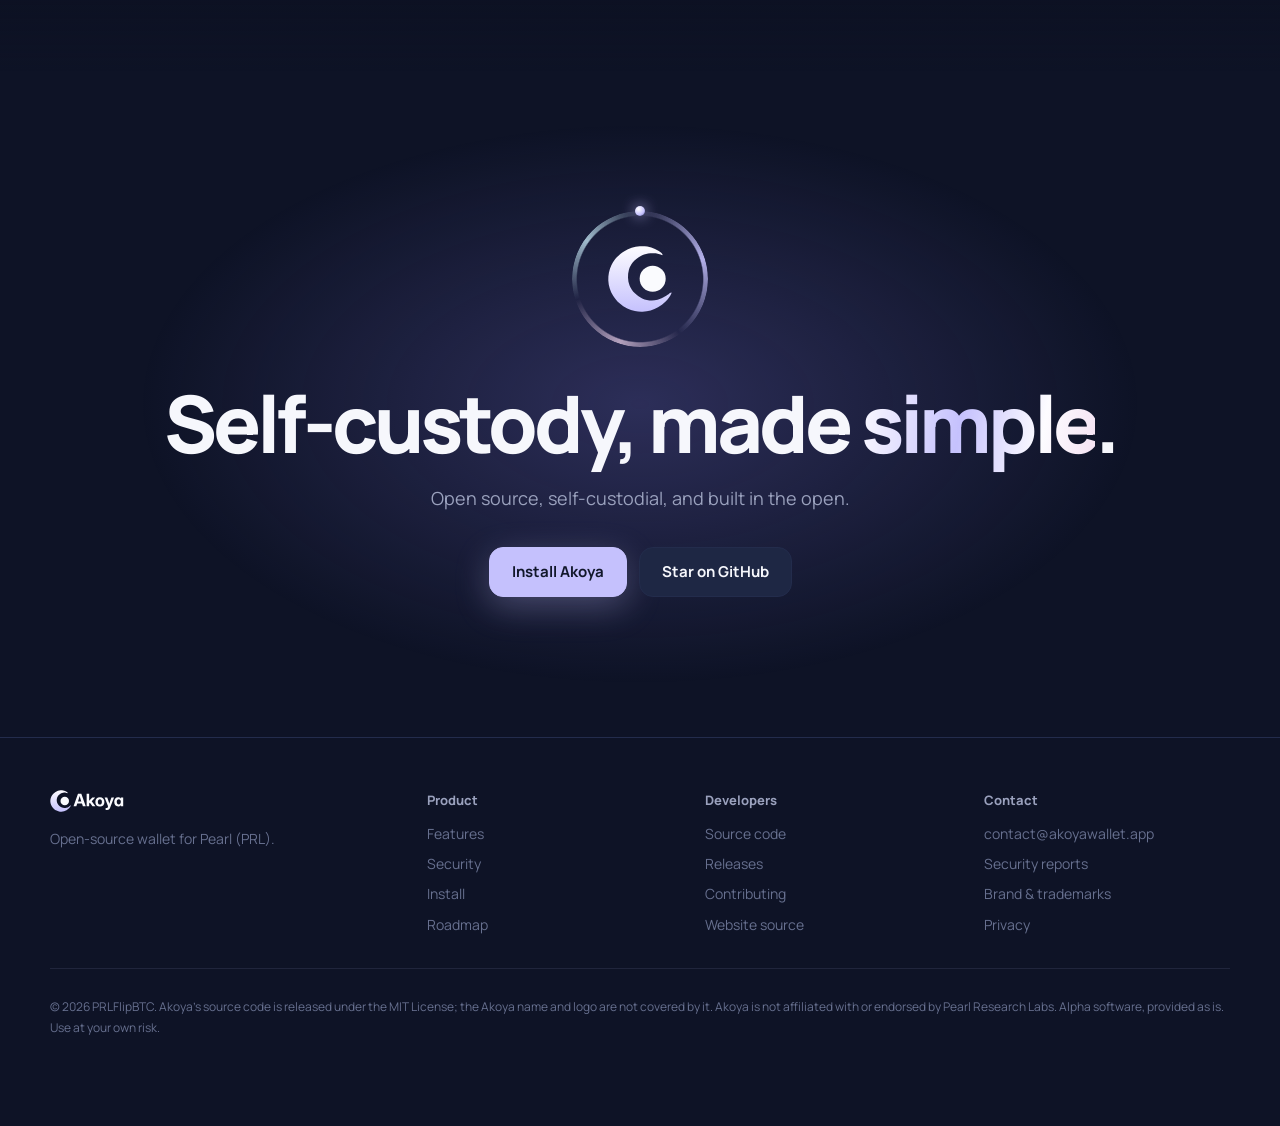
==== commit c9fc0e2c: "v0.3: privacy policy, feature cards, roadmap and FAQ - privacy (en + zh): new stored data (NOCK addr" ====
--- a/index.html
+++ b/index.html
@@ -25,7 +25,7 @@
   <meta property="og:image:width" content="1200">
   <meta property="og:image:height" content="630">
   <meta name="twitter:card" content="summary_large_image">
-  <link rel="stylesheet" href="/assets/site.css?v=a0ab0a6e37">
+  <link rel="stylesheet" href="/assets/site.css?v=c0d43056c0">
 </head>
 <body>
 <input type="checkbox" id="still" class="still-toggle" aria-label="Pause animations">
@@ -231,6 +231,21 @@
         <h3>Bring your phrase</h3>
         <p>Import a BIP39 recovery phrase or an oyster hex seed, or create a new wallet in a minute.</p>
       </article>
+      <article class="card reveal">
+        <div class="ic"><svg viewBox="0 0 24 24" fill="none" stroke="currentColor" stroke-width="2" stroke-linecap="round" stroke-linejoin="round" aria-hidden="true"><path d="M3 3v18h18"/><path d="M7 15l4-4 3 3 5-6"/></svg></div>
+        <h3>Value &amp; daily P&amp;L</h3>
+        <p>Optional: your PRL in USD, CNY, EUR or sats, and today’s profit or loss — price moves plus mining income, logged on your device.</p>
+      </article>
+      <article class="card reveal d1">
+        <div class="ic"><svg viewBox="0 0 24 24" fill="none" stroke="currentColor" stroke-width="2" stroke-linecap="round" stroke-linejoin="round" aria-hidden="true"><path d="M4.5 19.5 13.5 10.5"/><path d="M8.5 4.5c4.6-1.6 9.6 1.4 11 6"/><path d="M11.5 6.2l6.3 6.3"/></svg></div>
+        <h3>Your rigs, at a glance</h3>
+        <p>Link your Pearlhash account to see rigs online, per-GPU hashrate and pending rewards. Slow cards are highlighted.</p>
+      </article>
+      <article class="card reveal d2">
+        <div class="ic"><svg viewBox="0 0 24 24" fill="none" stroke="currentColor" stroke-width="2" stroke-linecap="round" stroke-linejoin="round" aria-hidden="true"><path d="M12 2l9 5-9 5-9-5 9-5z"/><path d="M3 12l9 5 9-5"/><path d="M3 17l9 5 9-5"/></svg></div>
+        <h3>NOCK from the same phrase</h3>
+        <p>Turn on Nockchain to see your NOCK balance and receive address, same as the official wallet. Read-only for now.</p>
+      </article>
     </div>
   </div>
 </section>
@@ -359,12 +374,12 @@
     <div class="road-line" aria-hidden="true"><i></i><b></b></div>
     <div class="road">
       <div class="col now reveal">
-        <h3><i></i>Now · v0.1 alpha</h3>
-        <ul><li>Create or import a wallet</li><li>Send, receive, QR codes</li><li>History and mining-reward maturity</li><li>Multiple wallets, Mainnet and Testnet2</li><li>Reproducible, attested releases</li></ul>
+        <h3><i></i>Now · v0.3 alpha</h3>
+        <ul><li>Create or import a wallet</li><li>Send, receive, QR codes</li><li>Mining income, maturity and pool stats</li><li>Optional fiat value and daily P&amp;L</li><li>NOCK balance and receive (read-only)</li><li>English and 简体中文</li><li>Reproducible, attested releases</li></ul>
       </div>
       <div class="col next reveal d1">
         <h3><i></i>Before 1.0</h3>
-        <ul><li><b>English interface</b></li><li><b>Independent security audit</b></li><li><b>Chrome Web Store</b> listing</li><li>Protection for <code>.pns</code> name coins</li><li>Coin control, labels, CSV export</li><li>Multiple accounts per phrase</li></ul>
+        <ul><li><b>Independent security audit</b></li><li><b>Chrome Web Store</b> listing</li><li>Protection for <code>.pns</code> name coins</li><li>Coin control, labels, CSV export</li><li>Multiple accounts per phrase</li><li>Send NOCK</li></ul>
       </div>
       <div class="col later reveal d2">
         <h3><i></i>Later</h3>
@@ -392,7 +407,7 @@
       </details>
       <details>
         <summary>Does Akoya collect any data?</summary>
-        <p>No. There are no analytics, no telemetry, and no accounts. The extension talks only to the Blockbook indexer you choose, which, as with any light wallet, can see the addresses it's asked about.</p>
+        <p>No. There are no analytics, no telemetry, and no accounts. By default the extension talks only to the Blockbook indexer you choose, which, as with any light wallet, can see the addresses it's asked about. Optional features you turn on yourself (price and P&amp;L, mining-pool stats, NOCK balance) contact those services, and never with your keys. The <a href="/privacy/">privacy policy</a> lists every request.</p>
         <p>This website runs no JavaScript, and every animation on it is plain CSS.</p>
       </details>
       <details>
--- a/assets/site.css
+++ b/assets/site.css
@@ -135,7 +135,7 @@
 .flow-foot b { display: block; color: var(--text); font-weight: 700; }
 
 /* stage: pearl, satellites, floating device */
-.stage { position: relative; display: grid; place-items: center; min-height: 660px; perspective: 1400px; }
+.stage { position: relative; display: grid; place-items: center; min-height: 750px; perspective: 1400px; }
 .orb { position: absolute; width: 470px; height: 470px; border-radius: 50%; right: -80px; top: 40px; background: radial-gradient(circle at 34% 30%, #ffffff 0%, #eeebff 13%, #c5c1fd 38%, #7f79cf 68%, #343872 100%); box-shadow: 0 0 140px 50px rgba(197, 193, 253, 0.16); animation: breathe 9s ease-in-out infinite; }
 .orb::before { content: ''; position: absolute; inset: 0; border-radius: 50%; background: conic-gradient(from var(--a), transparent 0deg, rgba(241, 214, 238, 0.6) 60deg, transparent 120deg, rgba(195, 228, 242, 0.55) 200deg, transparent 260deg, rgba(255, 255, 255, 0.4) 320deg, transparent 360deg); mix-blend-mode: soft-light; animation: spin 14s linear infinite; }
 .orb::after { content: ''; position: absolute; inset: 0; border-radius: 50%; background: radial-gradient(circle at 70% 78%, rgba(195, 228, 242, 0.4), transparent 45%), radial-gradient(circle at 22% 70%, rgba(241, 214, 238, 0.4), transparent 40%); }
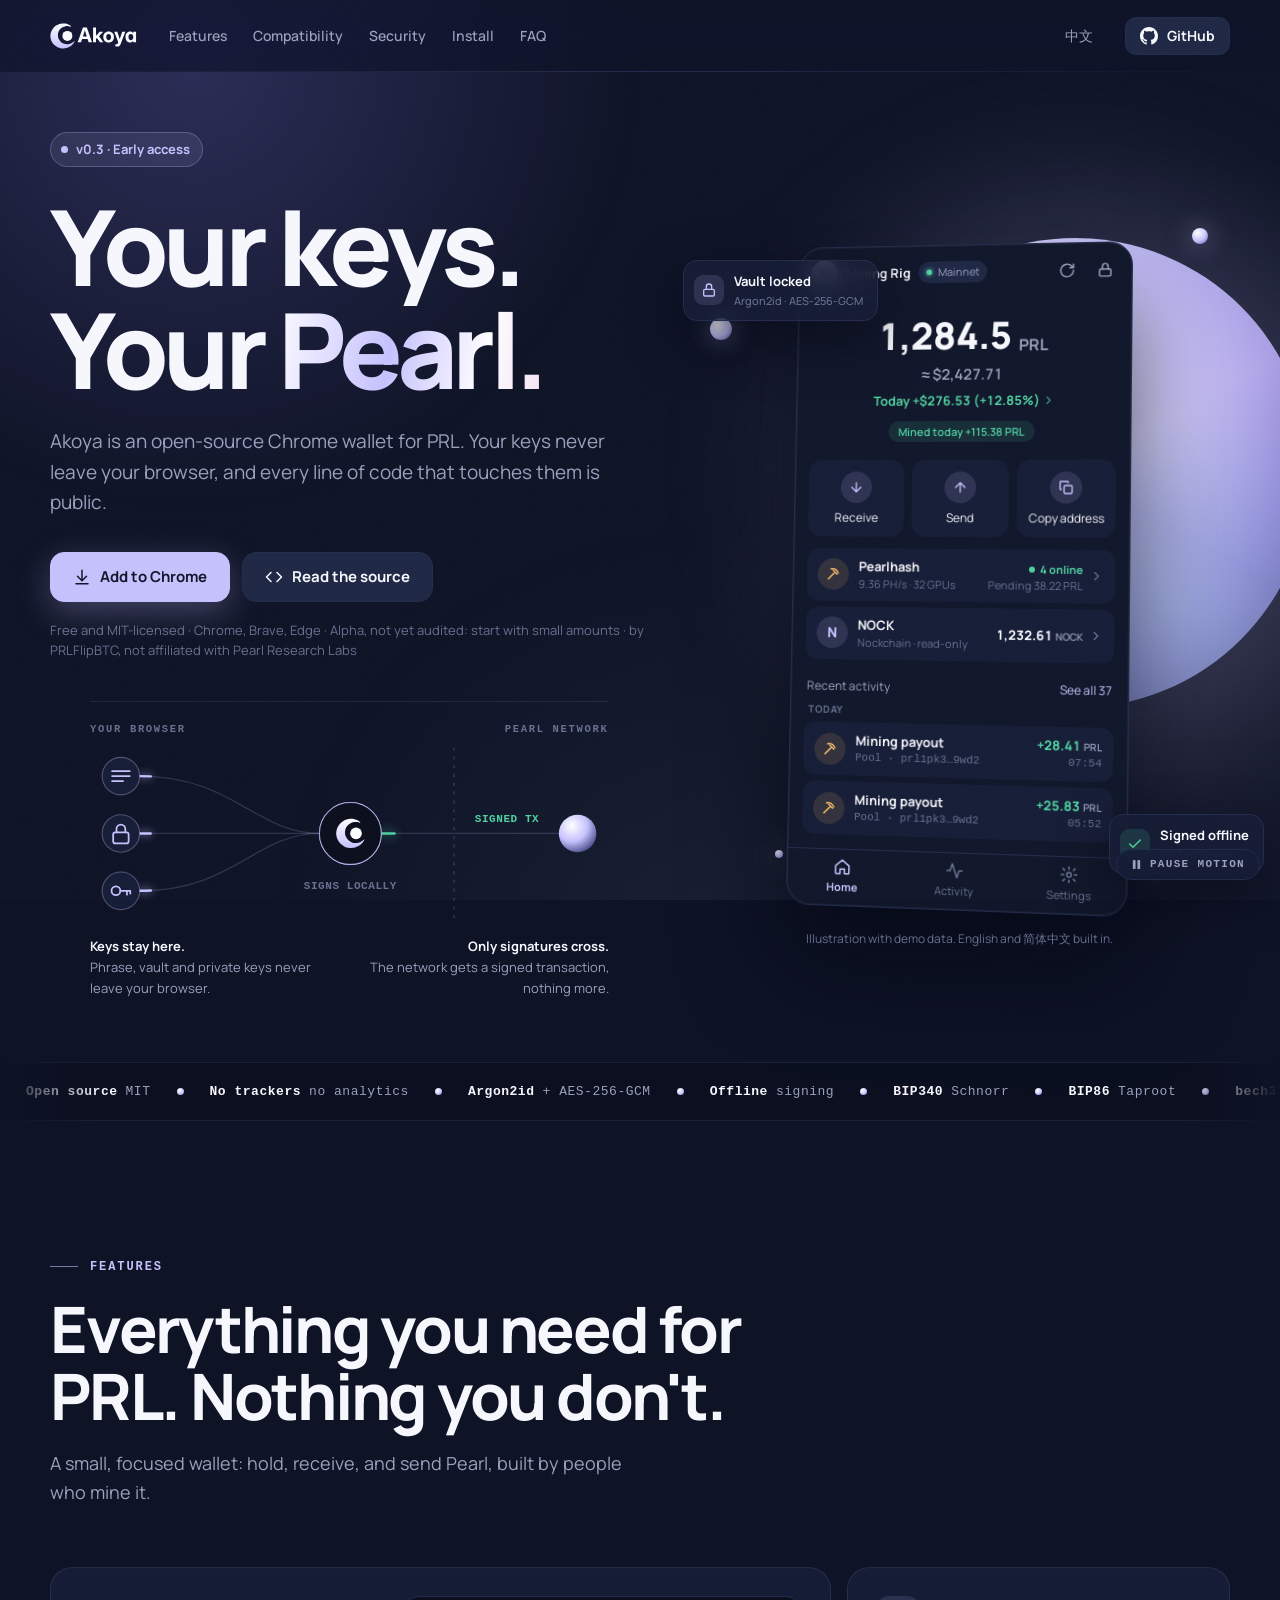
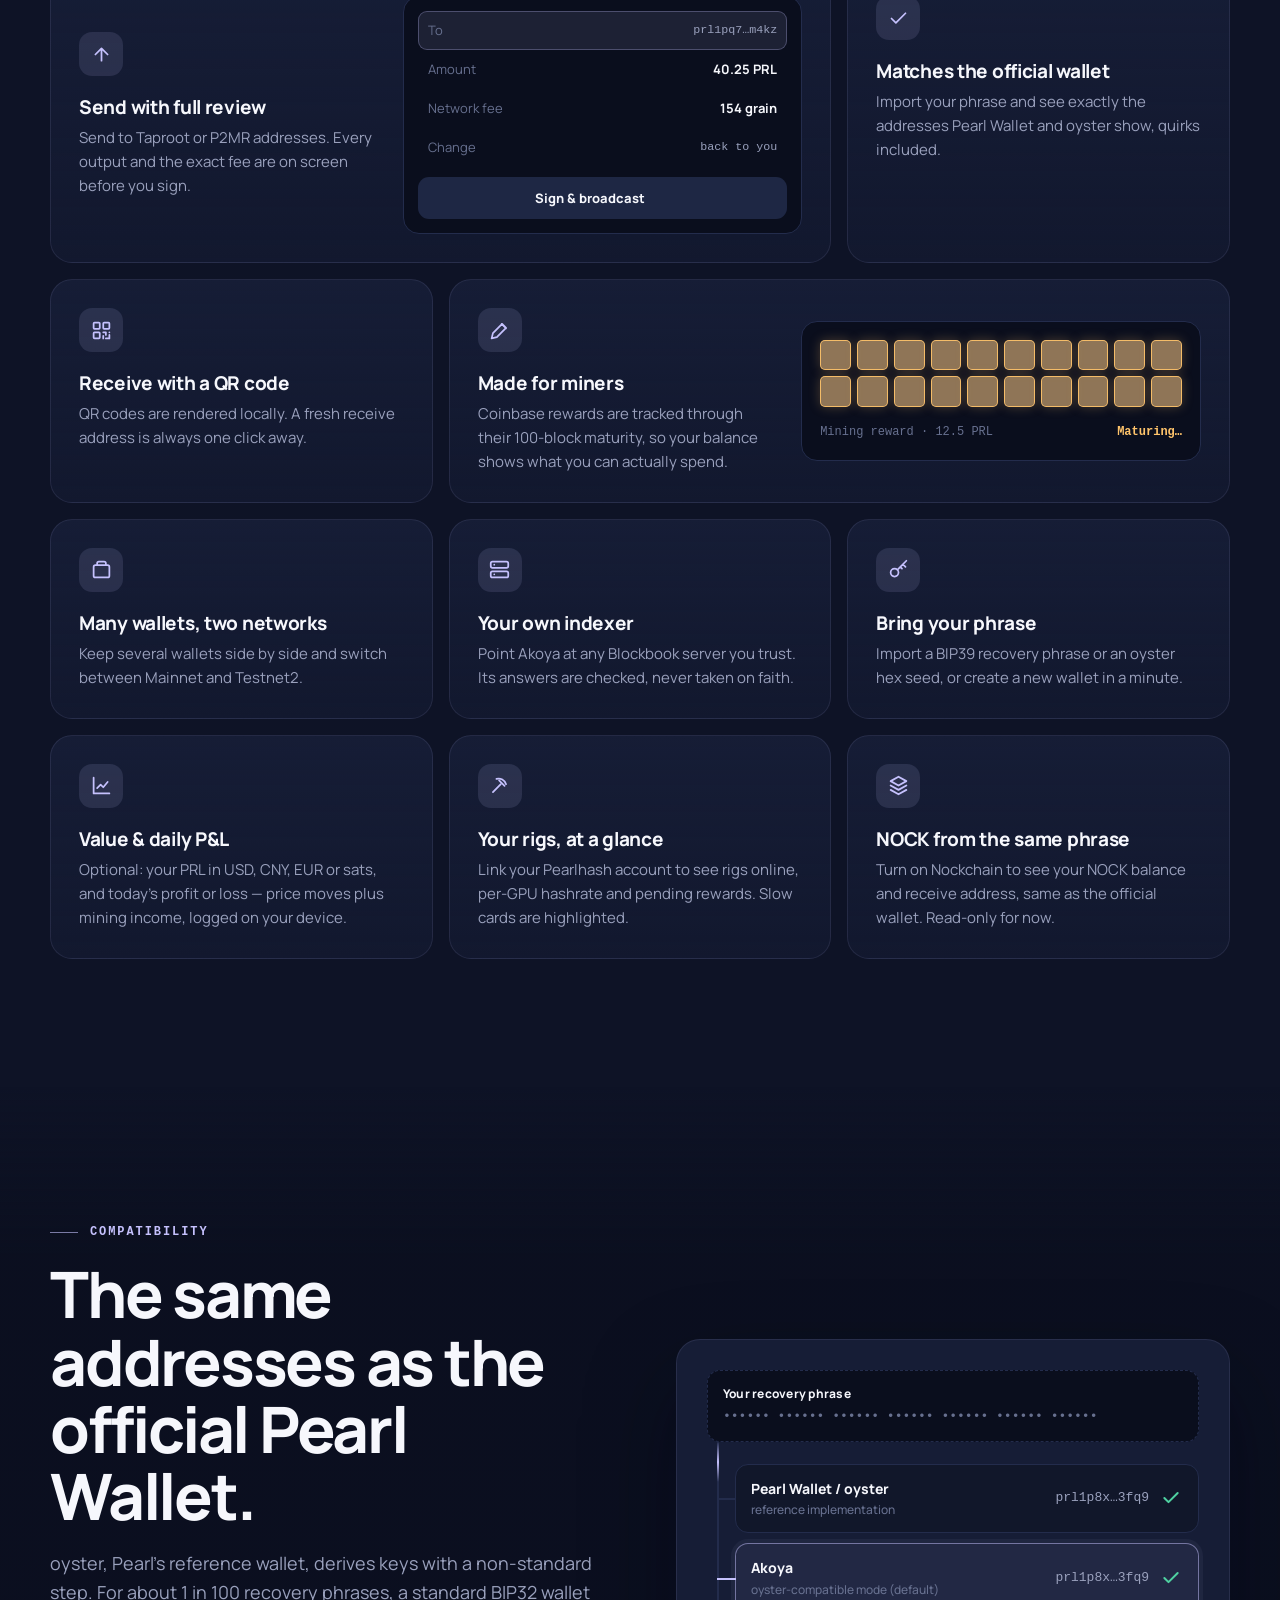
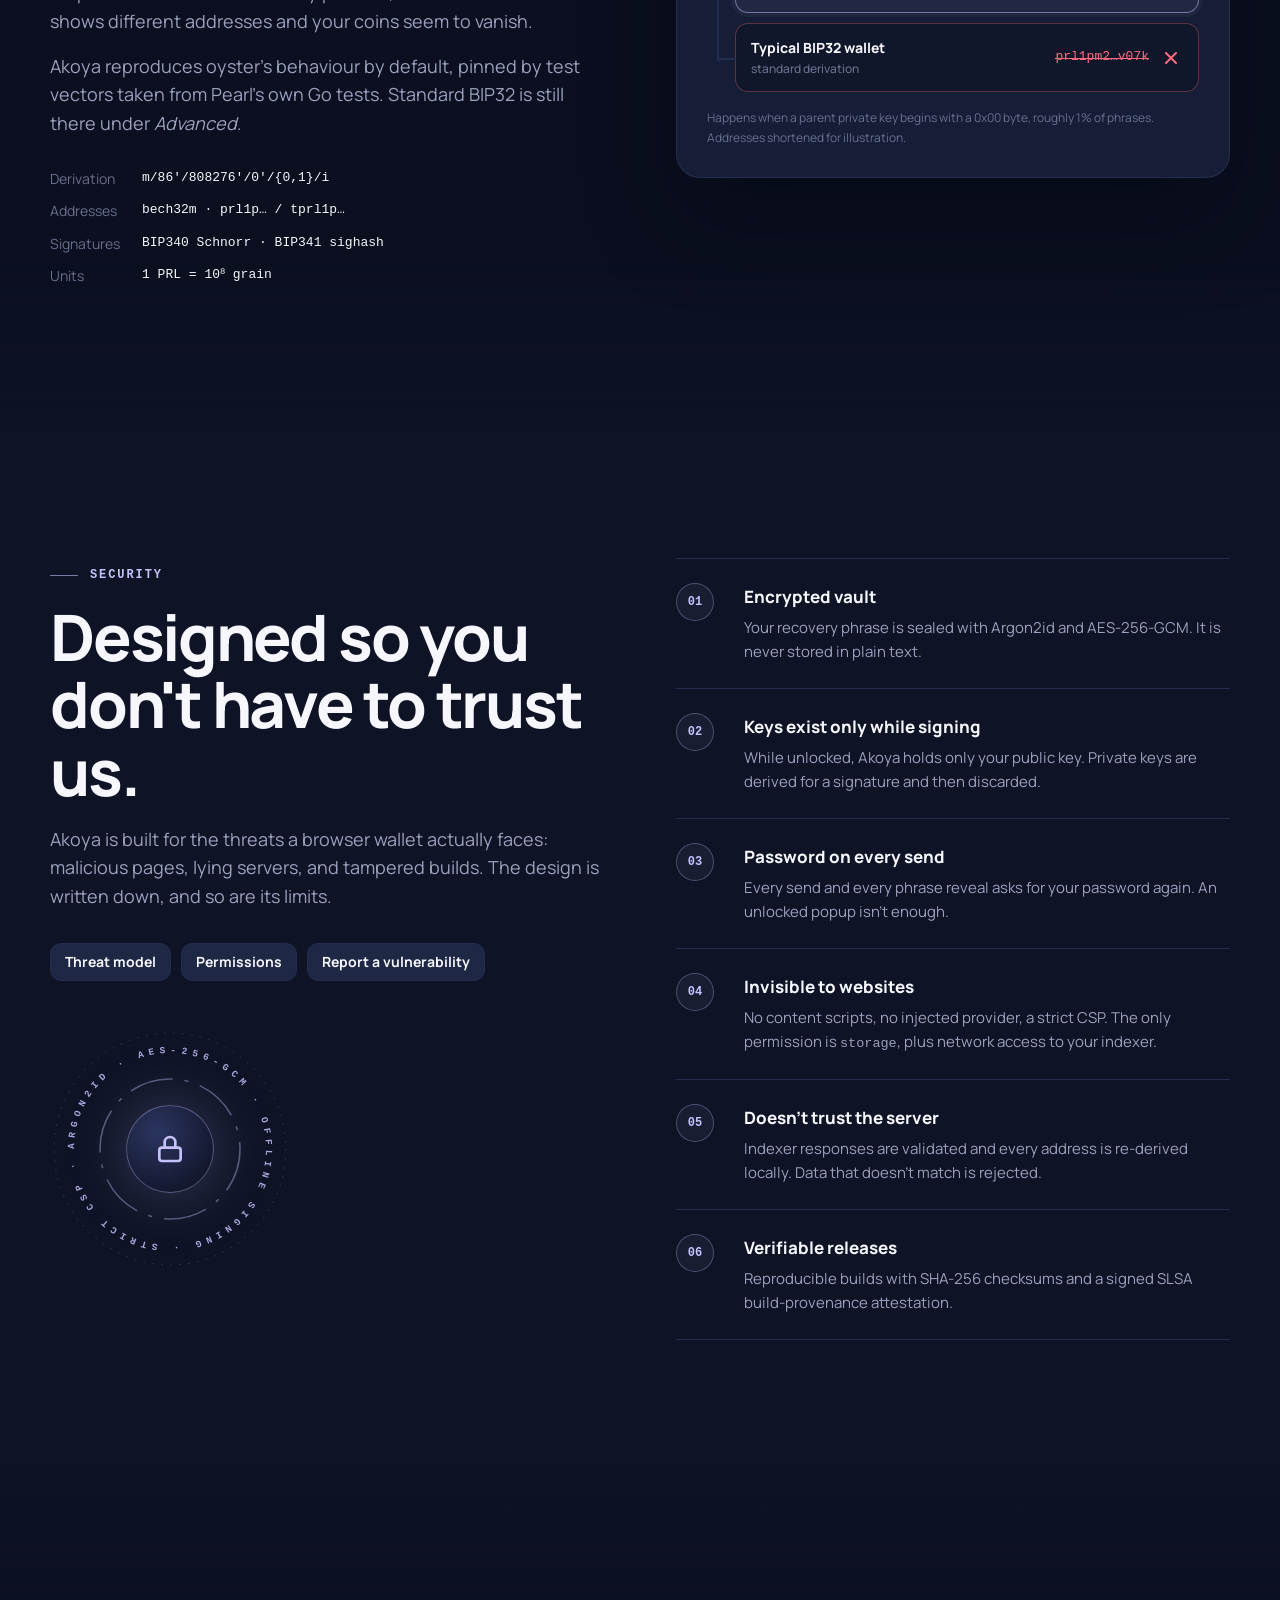
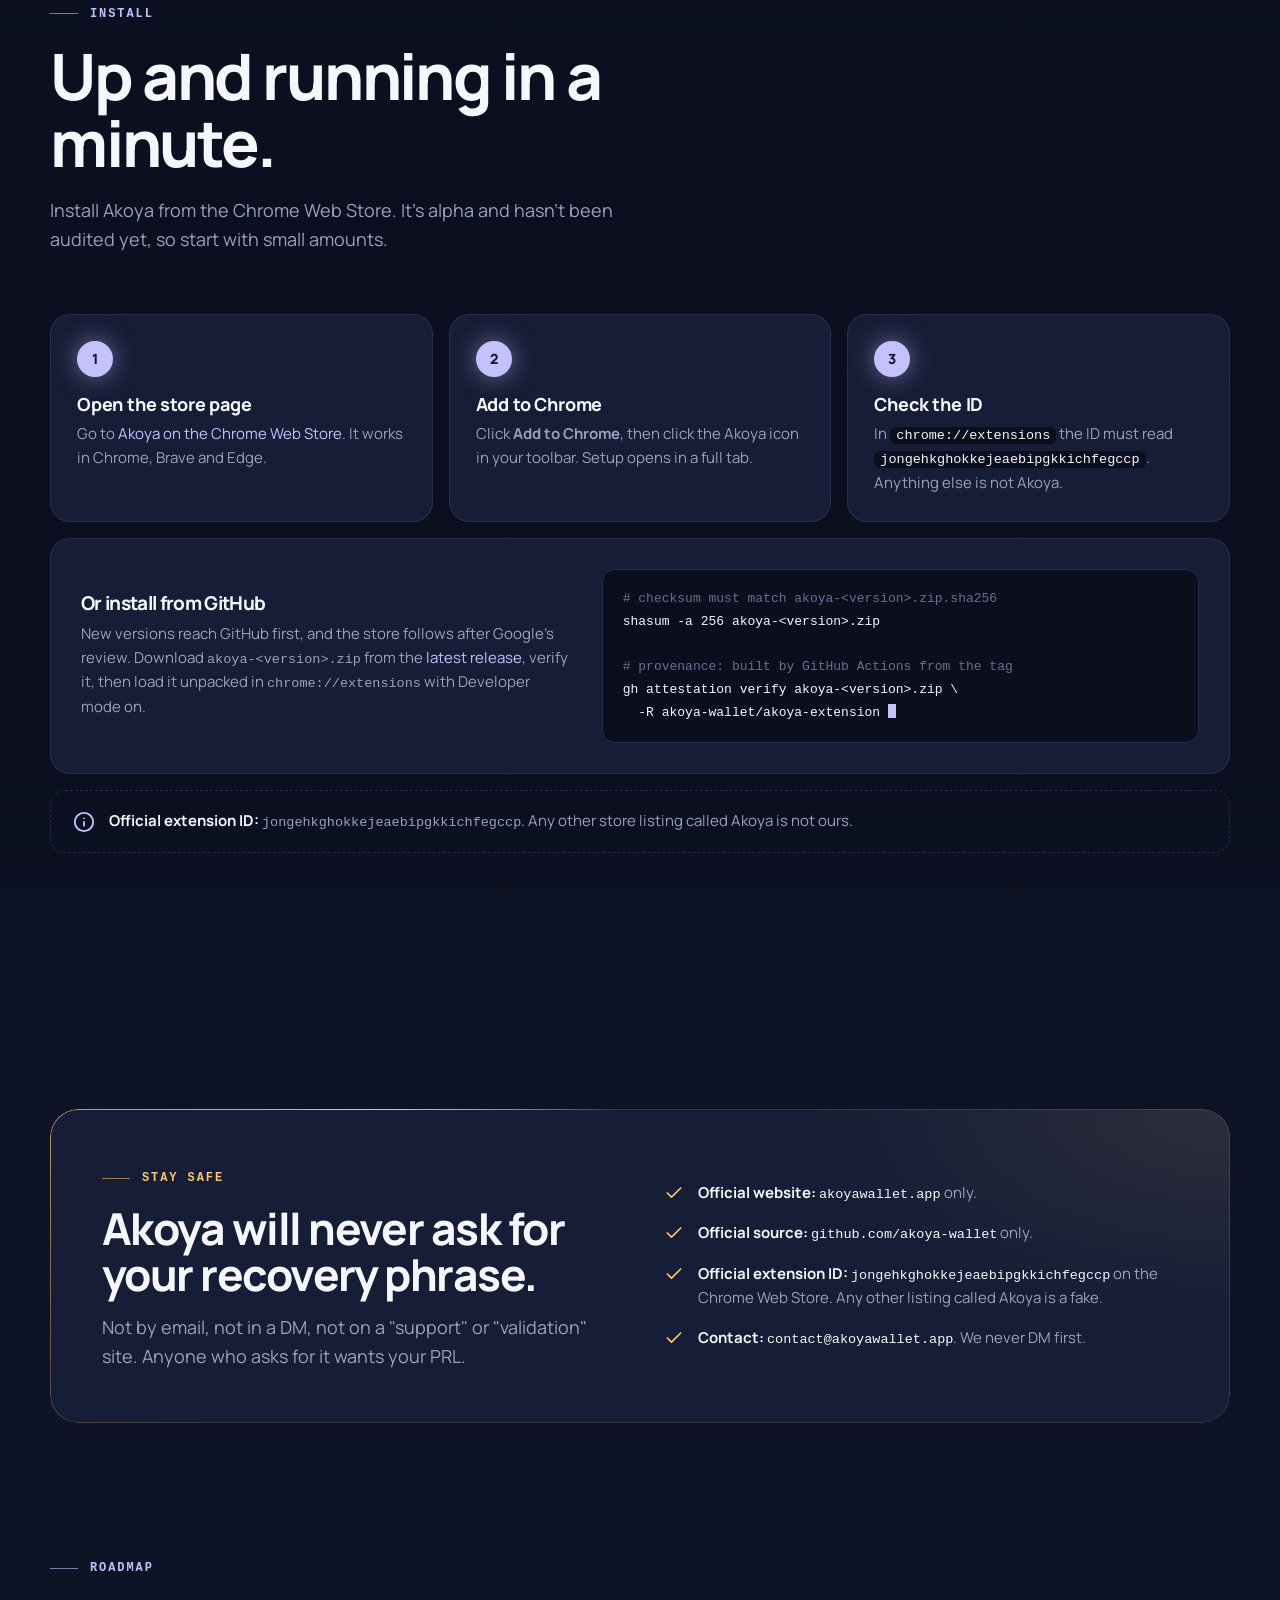
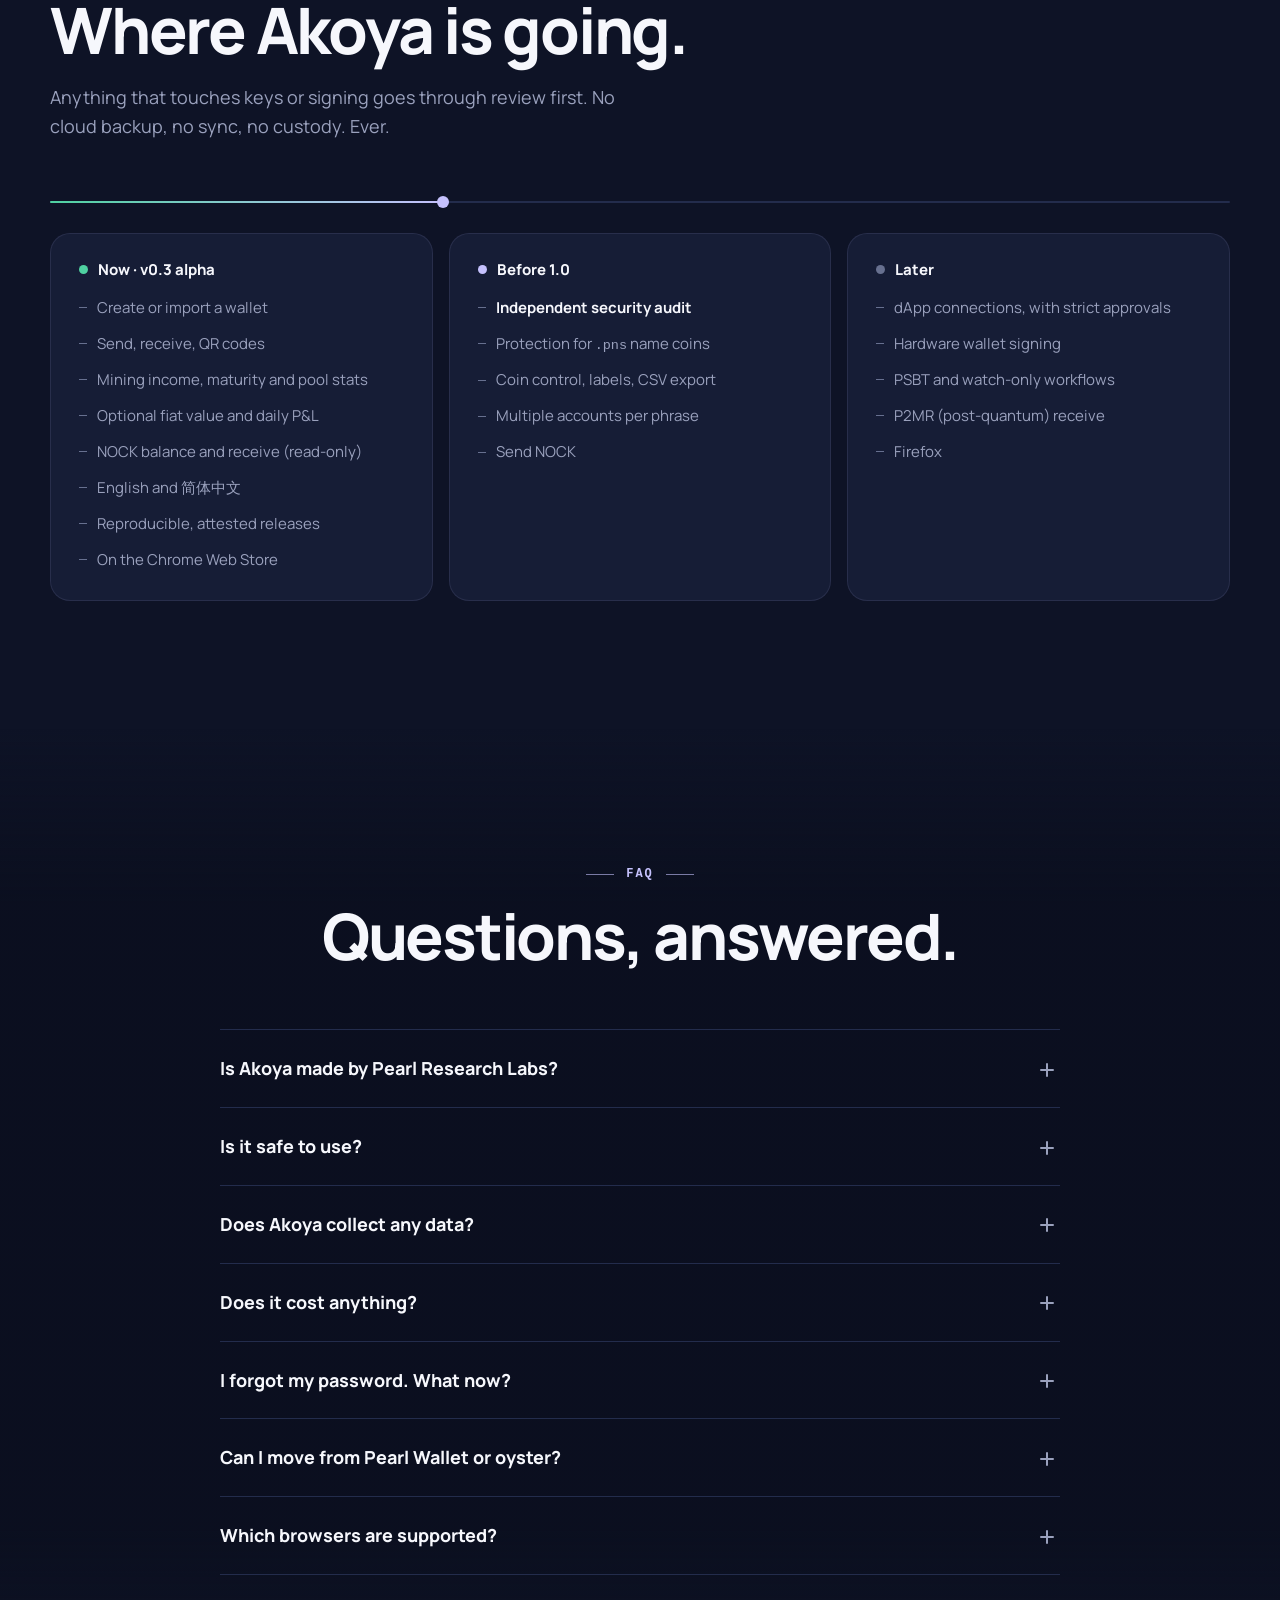
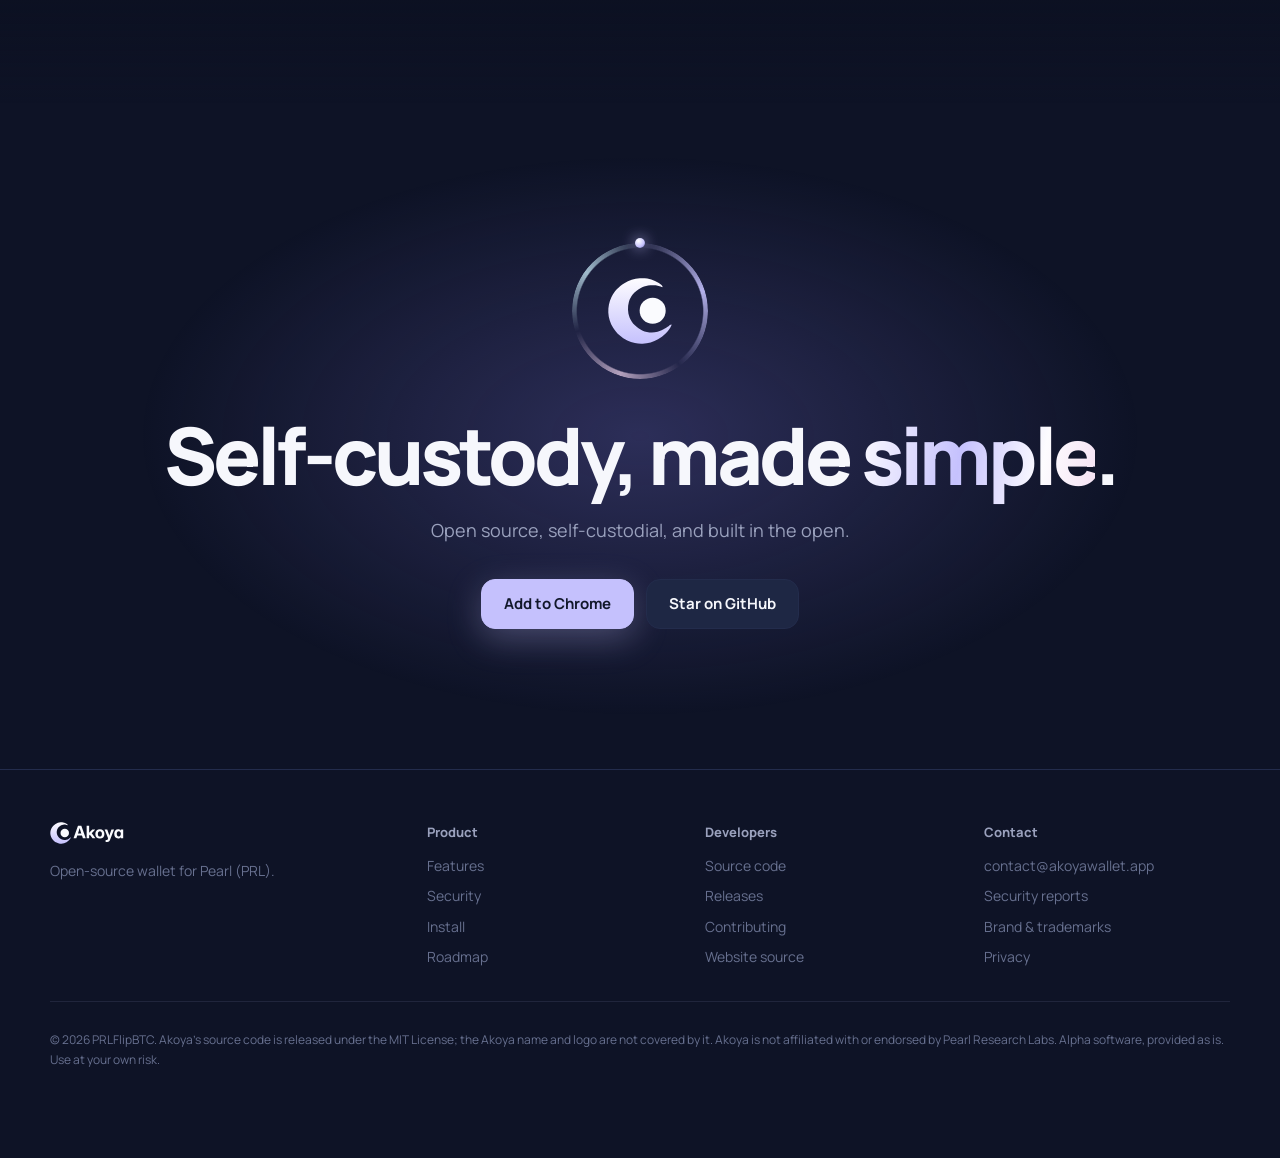
==== commit 575009b4: "Chrome Web Store is live: install from the store, publish the official ID - hero and closing buttons" ====
--- a/index.html
+++ b/index.html
@@ -63,7 +63,7 @@
       <h1 class="display"><span class="line intro"><span>Your keys.</span></span><span class="line intro"><span>Your <span class="satin">Pearl.</span></span></span></h1>
       <p class="lede">Akoya is an open-source Chrome wallet for PRL. Your keys never leave your browser, and every line of code that touches them is public.</p>
       <div class="cta">
-        <a class="btn primary" href="#install"><svg viewBox="0 0 24 24" fill="none" stroke="currentColor" stroke-width="2" stroke-linecap="round" stroke-linejoin="round" aria-hidden="true"><path d="M12 3v12M6 11l6 6 6-6M4 21h16"/></svg>Install Akoya</a>
+        <a class="btn primary" href="https://chromewebstore.google.com/detail/jongehkghokkejeaebipgkkichfegccp" rel="noopener"><svg viewBox="0 0 24 24" fill="none" stroke="currentColor" stroke-width="2" stroke-linecap="round" stroke-linejoin="round" aria-hidden="true"><path d="M12 3v12M6 11l6 6 6-6M4 21h16"/></svg>Add to Chrome</a>
         <a class="btn" href="https://github.com/akoya-wallet/akoya-extension" rel="noopener"><svg viewBox="0 0 24 24" fill="none" stroke="currentColor" stroke-width="2" stroke-linecap="round" stroke-linejoin="round" aria-hidden="true"><path d="M16 18l6-6-6-6M8 6l-6 6 6 6"/></svg>Read the source</a>
       </div>
       <p class="fine">Free and MIT-licensed · Chrome, Brave, Edge · Alpha, not yet audited: start with small amounts · by PRLFlipBTC, not affiliated with Pearl Research Labs</p>
@@ -316,19 +316,19 @@
     <div class="head reveal">
       <span class="eyebrow">Install</span>
       <h2>Up and running in a minute.</h2>
-      <p class="lede">Until the Chrome Web Store listing is live, install the signed release from GitHub. Akoya is alpha and hasn't been audited yet, so start with small amounts.</p>
+      <p class="lede">Install Akoya from the Chrome Web Store. It's alpha and hasn't been audited yet, so start with small amounts.</p>
     </div>
     <div class="steps-wrap">
       <ol class="steps">
-        <li class="reveal"><h3>Download</h3><p>Get <code>akoya-&lt;version&gt;.zip</code> from the <a href="https://github.com/akoya-wallet/akoya-extension/releases" rel="noopener">latest release</a> and unzip it.</p></li>
-        <li class="reveal d1"><h3>Enable developer mode</h3><p>Open <code>chrome://extensions</code> and switch on <b>Developer mode</b> in the top right.</p></li>
-        <li class="reveal d2"><h3>Load unpacked</h3><p>Click <b>Load unpacked</b> and select the unzipped folder. Setup opens in a full tab.</p></li>
+        <li class="reveal"><h3>Open the store page</h3><p>Go to <a href="https://chromewebstore.google.com/detail/jongehkghokkejeaebipgkkichfegccp" rel="noopener">Akoya on the Chrome Web Store</a>. It works in Chrome, Brave and Edge.</p></li>
+        <li class="reveal d1"><h3>Add to Chrome</h3><p>Click <b>Add to Chrome</b>, then click the Akoya icon in your toolbar. Setup opens in a full tab.</p></li>
+        <li class="reveal d2"><h3>Check the ID</h3><p>In <code>chrome://extensions</code> the ID must read <code>jongehkghokkejeaebipgkkichfegccp</code>. Anything else is not Akoya.</p></li>
       </ol>
     </div>
     <div class="verify reveal">
       <div>
-        <h3>Verify before you trust</h3>
-        <p>The checksum must match the <code>.sha256</code> file, and the attestation proves the zip was built by this repository's release workflow from the tagged commit.</p>
+        <h3>Or install from GitHub</h3>
+        <p>New versions reach GitHub first, and the store follows after Google's review. Download <code>akoya-&lt;version&gt;.zip</code> from the <a href="https://github.com/akoya-wallet/akoya-extension/releases" rel="noopener">latest release</a>, verify it, then load it unpacked in <code>chrome://extensions</code> with Developer mode on.</p>
       </div>
 <pre><span class="c"># checksum must match akoya-&lt;version&gt;.zip.sha256</span>
 shasum -a 256 akoya-&lt;version&gt;.zip
@@ -339,7 +339,7 @@
     </div>
     <div class="store reveal">
       <svg viewBox="0 0 24 24" fill="none" stroke="currentColor" stroke-width="2" stroke-linecap="round" stroke-linejoin="round" aria-hidden="true"><circle cx="12" cy="12" r="10"/><path d="M12 16v-4M12 8h.01"/></svg>
-      <span><b>Chrome Web Store: coming soon.</b> The official extension ID will be published here and in the README. Until then, any store listing called Akoya is not ours.</span>
+      <span><b>Official extension ID:</b> <code>jongehkghokkejeaebipgkkichfegccp</code>. Any other store listing called Akoya is not ours.</span>
     </div>
   </div>
 </section>
@@ -356,7 +356,7 @@
       <ul>
         <li><svg viewBox="0 0 24 24" fill="none" stroke="currentColor" stroke-width="2" stroke-linecap="round" stroke-linejoin="round" aria-hidden="true"><path d="M20 6L9 17l-5-5"/></svg><span><b>Official website:</b> <code>akoyawallet.app</code> only.</span></li>
         <li><svg viewBox="0 0 24 24" fill="none" stroke="currentColor" stroke-width="2" stroke-linecap="round" stroke-linejoin="round" aria-hidden="true"><path d="M20 6L9 17l-5-5"/></svg><span><b>Official source:</b> <code>github.com/akoya-wallet</code> only.</span></li>
-        <li><svg viewBox="0 0 24 24" fill="none" stroke="currentColor" stroke-width="2" stroke-linecap="round" stroke-linejoin="round" aria-hidden="true"><path d="M20 6L9 17l-5-5"/></svg><span><b>Official extension ID:</b> not published yet. Anything claiming to be Akoya in a store today is a fake.</span></li>
+        <li><svg viewBox="0 0 24 24" fill="none" stroke="currentColor" stroke-width="2" stroke-linecap="round" stroke-linejoin="round" aria-hidden="true"><path d="M20 6L9 17l-5-5"/></svg><span><b>Official extension ID:</b> <code>jongehkghokkejeaebipgkkichfegccp</code> on the Chrome Web Store. Any other listing called Akoya is a fake.</span></li>
         <li><svg viewBox="0 0 24 24" fill="none" stroke="currentColor" stroke-width="2" stroke-linecap="round" stroke-linejoin="round" aria-hidden="true"><path d="M20 6L9 17l-5-5"/></svg><span><b>Contact:</b> <code>contact@akoyawallet.app</code>. We never DM first.</span></li>
       </ul>
     </div>
@@ -375,11 +375,11 @@
     <div class="road">
       <div class="col now reveal">
         <h3><i></i>Now · v0.3 alpha</h3>
-        <ul><li>Create or import a wallet</li><li>Send, receive, QR codes</li><li>Mining income, maturity and pool stats</li><li>Optional fiat value and daily P&amp;L</li><li>NOCK balance and receive (read-only)</li><li>English and 简体中文</li><li>Reproducible, attested releases</li></ul>
+        <ul><li>Create or import a wallet</li><li>Send, receive, QR codes</li><li>Mining income, maturity and pool stats</li><li>Optional fiat value and daily P&amp;L</li><li>NOCK balance and receive (read-only)</li><li>English and 简体中文</li><li>Reproducible, attested releases</li><li>On the Chrome Web Store</li></ul>
       </div>
       <div class="col next reveal d1">
         <h3><i></i>Before 1.0</h3>
-        <ul><li><b>Independent security audit</b></li><li><b>Chrome Web Store</b> listing</li><li>Protection for <code>.pns</code> name coins</li><li>Coin control, labels, CSV export</li><li>Multiple accounts per phrase</li><li>Send NOCK</li></ul>
+        <ul><li><b>Independent security audit</b></li><li>Protection for <code>.pns</code> name coins</li><li>Coin control, labels, CSV export</li><li>Multiple accounts per phrase</li><li>Send NOCK</li></ul>
       </div>
       <div class="col later reveal d2">
         <h3><i></i>Later</h3>
@@ -437,7 +437,7 @@
     <h2>Self-custody, made <span class="satin">simple</span>.</h2>
     <p class="lede">Open source, self-custodial, and built in the open.</p>
     <div class="cta">
-      <a class="btn primary" href="#install">Install Akoya</a>
+      <a class="btn primary" href="https://chromewebstore.google.com/detail/jongehkghokkejeaebipgkkichfegccp" rel="noopener">Add to Chrome</a>
       <a class="btn" href="https://github.com/akoya-wallet/akoya-extension" rel="noopener">Star on GitHub</a>
     </div>
   </div>
